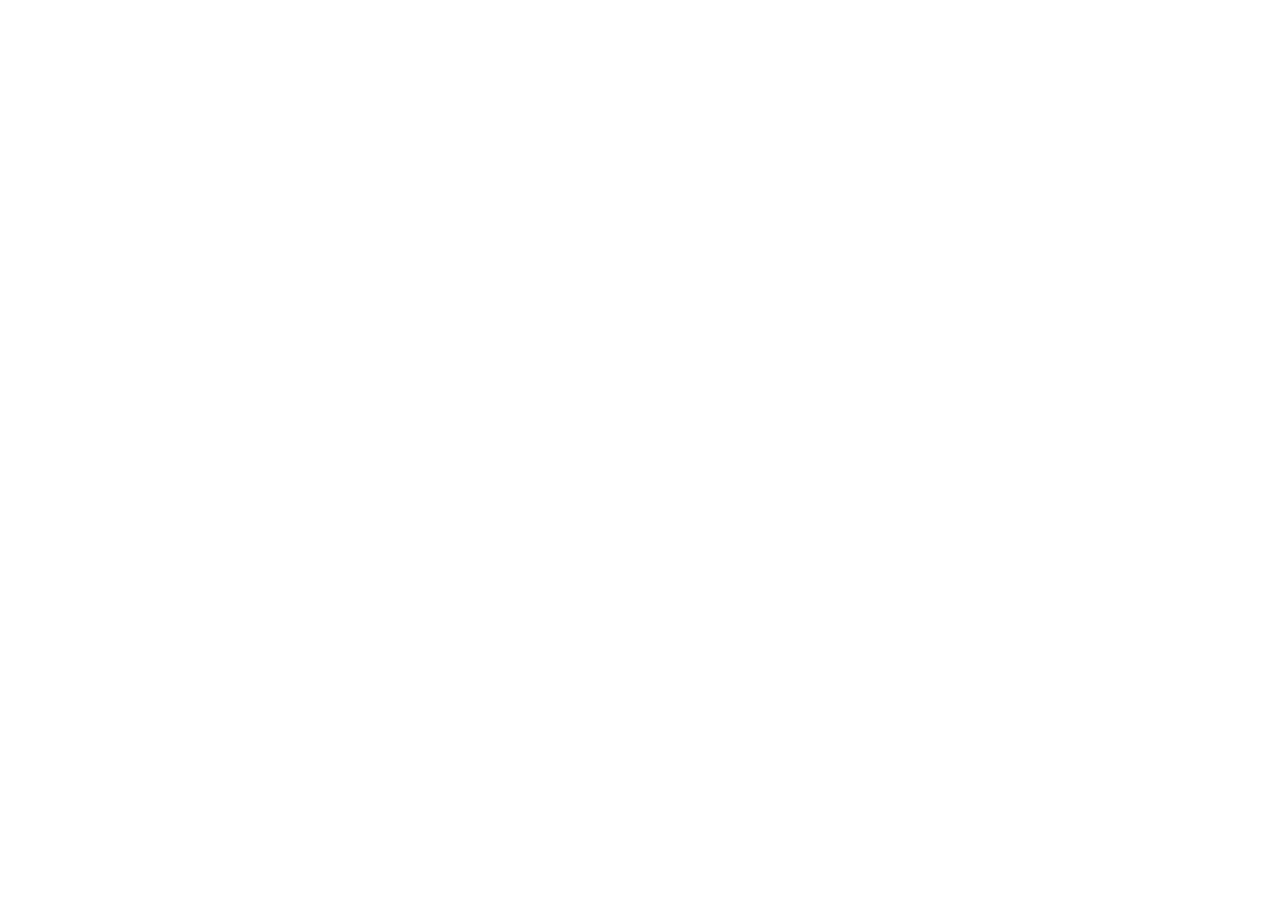
==== index.html @ d65c5f23 "feat: add SEO/OG/Twitter/JSON-LD head" ====
<!DOCTYPE html>
<html lang="en">
<head>
<meta charset="utf-8">
<meta name="viewport" content="width=device-width, initial-scale=1.0">
<title>CCTV Installation &amp; Security Solutions in Ernakulam | NS Security Solutions</title>
<meta name="description" content="NS Security Solutions provides CCTV camera supply, installation and security solutions in Ernakulam, Kochi, Aluva, North Paravur, Kalamassery, Angamaly and nearby areas.">
<link rel="canonical" href="https://www.nssecuritysolutions.example/">
<link rel="icon" type="image/svg+xml" href="images/favicon.svg">

<!-- Open Graph -->
<meta property="og:type" content="website">
<meta property="og:site_name" content="NS Security Solutions">
<meta property="og:title" content="CCTV Installation &amp; Security Solutions in Ernakulam | NS Security Solutions">
<meta property="og:description" content="CCTV camera supply, installation and security solutions in Ernakulam, Kochi, Aluva, North Paravur, Kalamassery, Angamaly and nearby areas.">
<meta property="og:url" content="https://www.nssecuritysolutions.example/">
<meta property="og:image" content="https://www.nssecuritysolutions.example/images/hero.webp">

<!-- Twitter -->
<meta name="twitter:card" content="summary_large_image">
<meta name="twitter:title" content="CCTV Installation &amp; Security Solutions in Ernakulam | NS Security Solutions">
<meta name="twitter:description" content="CCTV camera supply, installation and security solutions in Ernakulam, Kochi, Aluva, North Paravur, Kalamassery, Angamaly and nearby areas.">
<meta name="twitter:image" content="https://www.nssecuritysolutions.example/images/hero.webp">

<link rel="preconnect" href="https://fonts.googleapis.com">
<link rel="preconnect" href="https://fonts.gstatic.com" crossorigin>
<link href="https://fonts.googleapis.com/css2?family=Plus+Jakarta+Sans:wght@300;400;500;600;700;800&display=swap" rel="stylesheet">
<link rel="stylesheet" href="css/style.css">

<script type="application/ld+json">
{
  "@context": "https://schema.org",
  "@type": "LocalBusiness",
  "name": "NS Security Solutions",
  "telephone": ["+91 79075 82779", "+91 88917 32779"],
  "email": "salahudeenns3@gmail.com",
  "address": {
    "@type": "PostalAddress",
    "streetAddress": "Pallikkara, Kunnathunad",
    "addressRegion": "Kerala",
    "addressCountry": "IN"
  },
  "areaServed": ["Kochi", "Ernakulam", "Aluva", "North Paravur", "Kalamassery", "Angamaly", "Tripunithura"],
  "url": "https://www.nssecuritysolutions.example/"
}
</script>
</head>
<body>
<!-- body filled in by later build steps -->
</body>
</html>
---- css/style.css ----
/* NS Security Solutions — stylesheet (filled in progressively) */
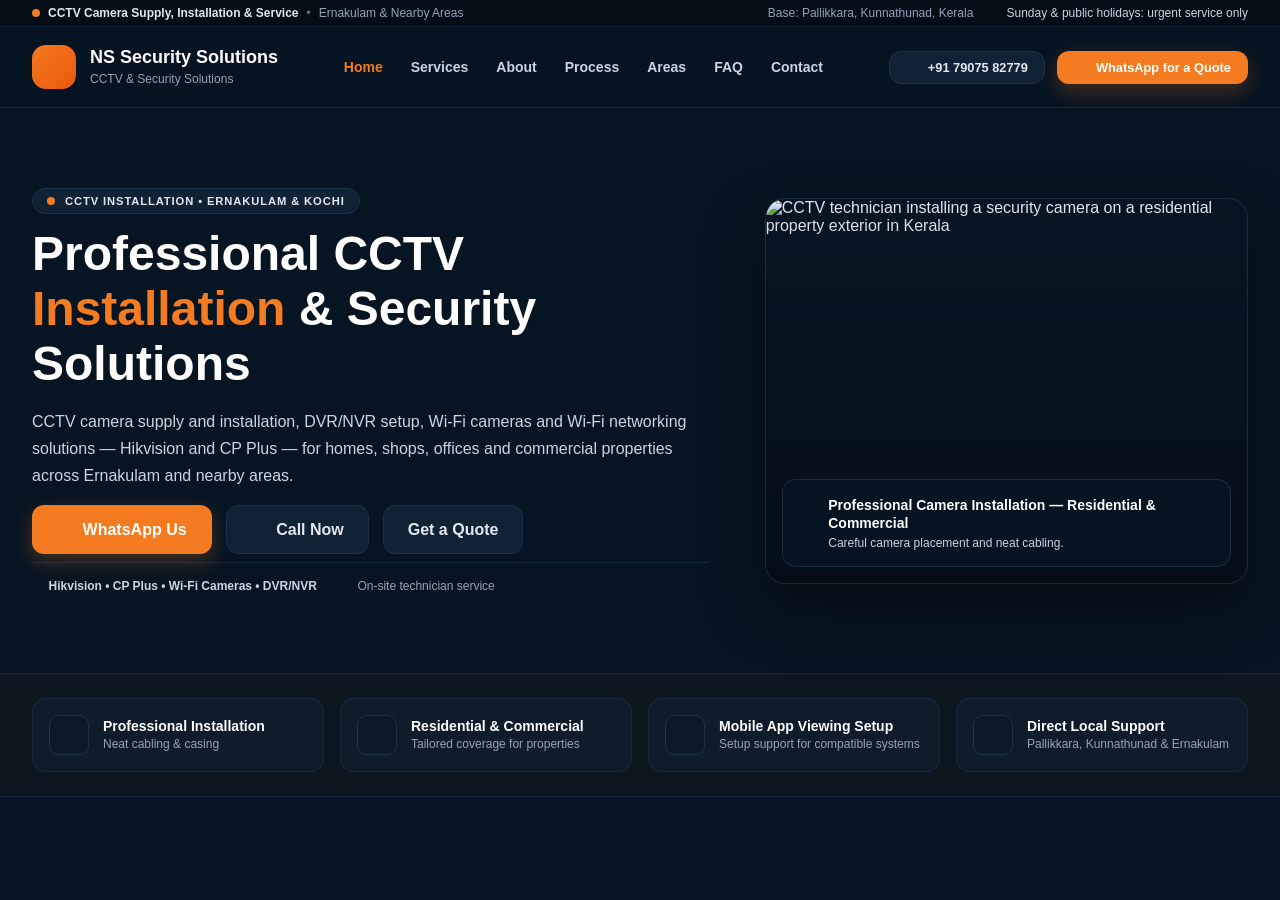
==== commit ba719c1a: "feat: add top strip, header, mobile drawer, hero, trust strip markup" ====
--- a/index.html
+++ b/index.html
@@ -46,6 +46,139 @@
 </script>
 </head>
 <body>
-<!-- body filled in by later build steps -->
+<div class="top-strip">
+  <div class="container">
+    <div style="display:flex;align-items:center;gap:.5rem;">
+      <span class="dot"></span>
+      <span style="font-weight:600;color:#e2e8f0;">CCTV Camera Supply, Installation &amp; Service</span>
+      <span style="color:#64748b;" class="hide-mobile">&bull;</span>
+      <span style="color:#94a3b8;" class="hide-mobile">Ernakulam &amp; Nearby Areas</span>
+    </div>
+    <div style="display:flex;align-items:center;gap:1rem;color:#94a3b8;">
+      <span class="hide-mobile" style="display:inline-flex;align-items:center;gap:.25rem;">
+        <svg class="icon" style="color:var(--brand-orange);"><use href="#i-map-pin"/></svg>
+        Base: Pallikkara, Kunnathunad, Kerala
+      </span>
+      <span style="display:inline-flex;align-items:center;gap:.25rem;color:#cbd5e1;">
+        <svg class="icon" style="color:var(--brand-orange);"><use href="#i-clock"/></svg>
+        Sunday &amp; public holidays: urgent service only
+      </span>
+    </div>
+  </div>
+</div>
+
+<header class="site-header" id="site-header">
+  <div class="container">
+    <a class="brand" href="#home">
+      <span class="brand-mark"><svg class="icon" style="width:1.4rem;height:1.4rem;"><use href="#i-video"/></svg></span>
+      <span>
+        <span class="brand-name">NS Security Solutions</span><br>
+        <span class="brand-tag">CCTV &amp; Security Solutions</span>
+      </span>
+    </a>
+    <nav class="nav-links" aria-label="Primary">
+      <a href="#home" class="active">Home</a>
+      <a href="#services">Services</a>
+      <a href="#why-us">About</a>
+      <a href="#process">Process</a>
+      <a href="#areas">Areas</a>
+      <a href="#faq">FAQ</a>
+      <a href="#contact">Contact</a>
+    </nav>
+    <div class="header-ctas">
+      <a class="btn btn-ghost btn-sm call-chip" href="tel:+917907582779" aria-label="Call NS Security Solutions">
+        <svg class="icon" style="color:var(--brand-orange);"><use href="#i-phone"/></svg>+91 79075 82779
+      </a>
+      <a class="btn btn-primary btn-sm" href="https://wa.me/917907582779" target="_blank" rel="noopener noreferrer" aria-label="WhatsApp NS Security Solutions for a quote">
+        <svg class="icon"><use href="#i-message-circle"/></svg><span class="hide-mobile">WhatsApp for a Quote</span><span class="show-mobile">Quote</span>
+      </a>
+      <button class="mobile-menu-btn" id="mobile-menu-open" type="button" aria-label="Open menu" aria-expanded="false" aria-controls="mobile-drawer">
+        <svg class="icon" style="width:1.5rem;height:1.5rem;"><use href="#i-menu"/></svg>
+      </button>
+    </div>
+  </div>
+</header>
+
+<div class="mobile-drawer" id="mobile-drawer" role="dialog" aria-modal="true" aria-label="Mobile navigation">
+  <div class="mobile-drawer-panel">
+    <div style="display:flex;align-items:center;justify-content:space-between;padding-bottom:.75rem;border-bottom:1px solid var(--navy-border);">
+      <span style="font-weight:700;color:#fff;">NS Security Solutions</span>
+      <button id="mobile-menu-close" type="button" aria-label="Close menu" style="background:none;border:0;color:#94a3b8;padding:.25rem;">
+        <svg class="icon" style="width:1.5rem;height:1.5rem;"><use href="#i-x"/></svg>
+      </button>
+    </div>
+    <nav aria-label="Mobile primary">
+      <a href="#home">Home</a>
+      <a href="#services">Services</a>
+      <a href="#why-us">About</a>
+      <a href="#process">Process</a>
+      <a href="#areas">Service Areas</a>
+      <a href="#faq">FAQ</a>
+      <a href="#contact">Contact</a>
+    </nav>
+    <div style="display:flex;flex-direction:column;gap:.625rem;padding-top:.75rem;border-top:1px solid var(--navy-border);">
+      <a class="btn btn-primary btn-md" href="https://wa.me/917907582779" target="_blank" rel="noopener noreferrer">
+        <svg class="icon"><use href="#i-message-circle"/></svg>WhatsApp for a Quote
+      </a>
+      <a class="btn btn-ghost btn-md" href="tel:+917907582779">
+        <svg class="icon" style="color:var(--brand-orange);"><use href="#i-phone"/></svg>Call: +91 79075 82779
+      </a>
+    </div>
+  </div>
+</div>
+
+<main>
+<section class="hero" id="home">
+  <div class="container">
+    <div class="hero-grid">
+      <div>
+        <div class="hero-badge">
+          <span class="dot" style="width:8px;height:8px;border-radius:50%;background:var(--brand-orange);"></span>
+          CCTV Installation &bull; Ernakulam &amp; Kochi
+        </div>
+        <h1>Professional CCTV <span class="accent">Installation</span> &amp; Security Solutions</h1>
+        <p class="lead">CCTV camera supply and installation, DVR/NVR setup, Wi-Fi cameras and Wi-Fi networking solutions &mdash; Hikvision and CP Plus &mdash; for homes, shops, offices and commercial properties across Ernakulam and nearby areas.</p>
+        <div class="hero-ctas">
+          <a class="btn btn-primary btn-lg" href="https://wa.me/917907582779" target="_blank" rel="noopener noreferrer">
+            <svg class="icon"><use href="#i-message-circle"/></svg>WhatsApp Us
+          </a>
+          <a class="btn btn-ghost btn-lg" href="tel:+917907582779">
+            <svg class="icon" style="color:var(--brand-orange);"><use href="#i-phone"/></svg>Call Now
+          </a>
+          <a class="btn btn-ghost btn-lg" href="#contact">Get a Quote</a>
+        </div>
+        <div class="hero-meta">
+          <span><svg class="icon" style="color:var(--brand-orange);"><use href="#i-check-circle"/></svg> <strong>Hikvision &bull; CP Plus &bull; Wi-Fi Cameras &bull; DVR/NVR</strong></span>
+          <span><svg class="icon" style="color:var(--brand-orange);"><use href="#i-wrench"/></svg> On-site technician service</span>
+        </div>
+      </div>
+      <div>
+        <div class="hero-image-card">
+          <img src="images/hero.webp" width="480" height="384" alt="CCTV technician installing a security camera on a residential property exterior in Kerala" loading="eager" fetchpriority="high">
+          <div class="overlay"></div>
+          <div class="hero-image-caption">
+            <svg class="icon" style="color:var(--brand-orange);flex-shrink:0;margin-top:.15rem;"><use href="#i-shield-check"/></svg>
+            <div>
+              <strong style="color:#fff;font-weight:700;font-size:.875rem;">Professional Camera Installation &mdash; Residential &amp; Commercial</strong>
+              <div style="color:#cbd5e1;font-size:.75rem;margin-top:.25rem;">Careful camera placement and neat cabling.</div>
+            </div>
+          </div>
+        </div>
+      </div>
+    </div>
+  </div>
+</section>
+
+<section class="trust-strip">
+  <div class="container">
+    <div class="trust-grid">
+      <div class="trust-item"><span class="trust-icon"><svg class="icon"><use href="#i-wrench"/></svg></span><div><strong style="display:block;color:#fff;font-size:.875rem;">Professional Installation</strong><span style="font-size:.75rem;color:#94a3b8;">Neat cabling &amp; casing</span></div></div>
+      <div class="trust-item"><span class="trust-icon"><svg class="icon"><use href="#i-store"/></svg></span><div><strong style="display:block;color:#fff;font-size:.875rem;">Residential &amp; Commercial</strong><span style="font-size:.75rem;color:#94a3b8;">Tailored coverage for properties</span></div></div>
+      <div class="trust-item"><span class="trust-icon"><svg class="icon"><use href="#i-smartphone"/></svg></span><div><strong style="display:block;color:#fff;font-size:.875rem;">Mobile App Viewing Setup</strong><span style="font-size:.75rem;color:#94a3b8;">Setup support for compatible systems</span></div></div>
+      <div class="trust-item"><span class="trust-icon"><svg class="icon"><use href="#i-map-pin"/></svg></span><div><strong style="display:block;color:#fff;font-size:.875rem;">Direct Local Support</strong><span style="font-size:.75rem;color:#94a3b8;">Pallikkara, Kunnathunad &amp; Ernakulam</span></div></div>
+    </div>
+  </div>
+</section>
+<!-- MAIN_CONTINUES -->
 </body>
 </html>
--- a/css/style.css
+++ b/css/style.css
@@ -1 +1,308 @@
 /* NS Security Solutions — stylesheet (filled in progressively) */
+
+:root {
+  --navy-darkest:#040D16; --navy-dark:#071522; --navy-charcoal:#0D1720;
+  --navy-surface:#0B1928; --navy-card:#112234; --navy-border:#1c3249;
+  --brand-orange:#F47B20; --brand-orange-hover:#ea580c; --brand-orange-light:#fff4ed;
+  --light-bg:#F8FAFC; --light-section:#EFF3F8; --light-border:#E2E8F0;
+  --slate-body:#475569; --slate-heading:#0F172A;
+  --font-sans: 'Plus Jakarta Sans', sans-serif;
+  --radius-lg: 1rem; --radius-xl: 1.25rem;
+}
+* { box-sizing: border-box; }
+html, body { margin: 0; padding: 0; scroll-behavior: smooth; }
+@media (prefers-reduced-motion: reduce) {
+  html { scroll-behavior: auto; }
+}
+body {
+  font-family: var(--font-sans);
+  background: var(--navy-dark);
+  color: #e2e8f0;
+  -webkit-font-smoothing: antialiased;
+  overscroll-behavior: none;
+}
+img { max-width: 100%; display: block; }
+a { color: inherit; text-decoration: none; }
+::selection { background: var(--brand-orange); color: #fff; }
+::-webkit-scrollbar { width: 8px; }
+::-webkit-scrollbar-track { background: var(--navy-dark); }
+::-webkit-scrollbar-thumb { background: var(--navy-border); border-radius: 4px; }
+::-webkit-scrollbar-thumb:hover { background: var(--brand-orange); }
+
+.container { max-width: 1280px; margin: 0 auto; padding: 0 1rem; }
+@media (min-width: 640px) { .container { padding: 0 2rem; } }
+
+.icon { width: 1.1em; height: 1.1em; stroke-width: 2; vertical-align: -0.15em; }
+.hide-mobile { display: none; }
+.show-mobile { display: inline; }
+@media (min-width: 640px) {
+  .hide-mobile { display: inline; }
+  .show-mobile { display: none; }
+}
+
+/* --- Top strip / header / nav / mobile drawer --- */
+.top-strip {
+  background: var(--navy-darkest); border-bottom: 1px solid rgba(28,50,73,.6);
+  font-size: .75rem; color: #cbd5e1; padding: .375rem 0;
+}
+.top-strip .container { display: flex; flex-wrap: wrap; align-items: center; justify-content: space-between; gap: .5rem; }
+.top-strip .dot { width: 8px; height: 8px; border-radius: 50%; background: var(--brand-orange); }
+
+.site-header {
+  position: sticky; top: 0; z-index: 50;
+  background: rgba(7,21,34,.95); backdrop-filter: blur(8px);
+  border-bottom: 1px solid rgba(28,50,73,.8);
+  transition: box-shadow .25s ease, background-color .25s ease;
+}
+.site-header.is-scrolled { box-shadow: 0 8px 24px rgba(0,0,0,.35); background: rgba(4,13,22,.97); }
+.site-header .container { height: 5rem; display: flex; align-items: center; justify-content: space-between; gap: 1rem; }
+
+.brand { display: flex; align-items: center; gap: .875rem; }
+.brand-mark {
+  width: 2.75rem; height: 2.75rem; border-radius: .875rem;
+  background: linear-gradient(135deg, var(--brand-orange), var(--brand-orange-hover));
+  display: flex; align-items: center; justify-content: center; color: #fff;
+}
+.brand-name { font-weight: 800; font-size: 1.125rem; color: #fff; line-height: 1.2; }
+.brand-tag { font-size: .75rem; color: #94a3b8; font-weight: 500; }
+
+.nav-links { display: none; gap: 1.75rem; font-size: .875rem; font-weight: 600; color: #cbd5e1; }
+.nav-links a:hover, .nav-links a.active { color: var(--brand-orange); }
+@media (min-width: 1024px) { .nav-links { display: flex; } }
+
+.header-ctas { display: flex; align-items: center; gap: .75rem; }
+.btn { display: inline-flex; align-items: center; justify-content: center; gap: .5rem; font-weight: 700; border-radius: .75rem; border: 1px solid transparent; cursor: pointer; transition: transform .15s ease, background-color .2s ease, box-shadow .2s ease; text-align: center; }
+.btn:active { transform: scale(.98); }
+.btn-primary { background: var(--brand-orange); color: #fff; box-shadow: 0 8px 20px rgba(244,123,32,.25); }
+.btn-primary:hover { background: var(--brand-orange-hover); transform: translateY(-1px); }
+.btn-ghost { background: var(--navy-card); border-color: var(--navy-border); color: #e2e8f0; }
+.btn-ghost:hover { background: var(--navy-border); }
+.btn-sm { padding: .5rem 1rem; font-size: .8rem; }
+.btn-md { padding: .65rem 1.25rem; font-size: .875rem; }
+.btn-lg { padding: .9rem 1.5rem; font-size: 1rem; }
+
+.call-chip { display: none; }
+@media (min-width: 640px) { .call-chip { display: inline-flex; } }
+
+.mobile-menu-btn { display: inline-flex; background: none; border: 0; color: #cbd5e1; padding: .5rem; border-radius: .5rem; }
+.mobile-menu-btn:hover { background: var(--navy-card); color: #fff; }
+@media (min-width: 1024px) { .mobile-menu-btn { display: none; } }
+
+.mobile-drawer {
+  position: fixed; inset: 0; z-index: 60; background: rgba(0,0,0,.7); backdrop-filter: blur(4px);
+  display: flex; align-items: flex-end; visibility: hidden; opacity: 0; transition: opacity .25s ease, visibility .25s ease;
+}
+.mobile-drawer.is-open { visibility: visible; opacity: 1; }
+.mobile-drawer-panel {
+  width: 100%; background: var(--navy-dark); border-top: 1px solid var(--navy-border);
+  border-radius: 1.25rem 1.25rem 0 0; padding: 1.5rem; display: flex; flex-direction: column; gap: 1.25rem;
+  max-height: 85vh; overflow-y: auto; transform: translateY(16px); transition: transform .3s ease;
+}
+.mobile-drawer.is-open .mobile-drawer-panel { transform: translateY(0); }
+.mobile-drawer nav { display: flex; flex-direction: column; gap: .25rem; font-weight: 600; font-size: 1rem; }
+.mobile-drawer nav a { padding: .625rem .75rem; border-radius: .625rem; color: #e2e8f0; }
+.mobile-drawer nav a:hover, .mobile-drawer nav a.active { background: var(--navy-card); color: var(--brand-orange); }
+@media (min-width: 1024px) { .mobile-drawer { display: none; } }
+
+/* --- Hero / trust strip --- */
+section { position: relative; }
+.section-pad { padding: 5rem 0; }
+.section-pad-sm { padding: 3rem 0; }
+
+.hero { background: var(--navy-dark); padding: 2.5rem 0 4rem; overflow: hidden; }
+@media (min-width: 1024px) { .hero { padding: 5rem 0; } }
+.hero-grid { display: grid; gap: 3rem; align-items: center; }
+@media (min-width: 1024px) { .hero-grid { grid-template-columns: 7fr 5fr; gap: 3.5rem; } }
+.hero-badge {
+  display: inline-flex; align-items: center; gap: .625rem; align-self: flex-start;
+  padding: .375rem .875rem; border-radius: 999px; background: var(--navy-card);
+  border: 1px solid var(--navy-border); color: #e2e8f0; font-size: .7rem; font-weight: 700;
+  letter-spacing: .08em; text-transform: uppercase;
+}
+.hero h1 { font-size: 2rem; font-weight: 800; color: #fff; line-height: 1.15; margin: .75rem 0; }
+.hero h1 .accent { color: var(--brand-orange); }
+@media (min-width: 640px) { .hero h1 { font-size: 2.5rem; } }
+@media (min-width: 1024px) { .hero h1 { font-size: 3rem; } }
+.hero p.lead { font-size: 1rem; color: #cbd5e1; line-height: 1.7; max-width: 42rem; }
+.hero-ctas { display: flex; flex-wrap: wrap; gap: .875rem; margin-top: .5rem; }
+.hero-meta { display: flex; flex-wrap: wrap; gap: .75rem 1.5rem; padding-top: 1rem; margin-top: .5rem; border-top: 1px solid rgba(28,50,73,.7); font-size: .75rem; color: #94a3b8; }
+.hero-meta strong { color: #cbd5e1; }
+
+.hero-image-card { position: relative; border-radius: 1.25rem; overflow: hidden; border: 1px solid rgba(28,50,73,.8); box-shadow: 0 25px 60px rgba(0,0,0,.45); }
+.hero-image-card img { width: 100%; height: 24rem; object-fit: cover; }
+.hero-image-card .overlay { position: absolute; inset: 0; background: linear-gradient(to top, rgba(4,13,22,.95), rgba(4,13,22,.25) 55%, transparent); pointer-events: none; }
+.hero-image-caption { position: absolute; left: 1rem; right: 1rem; bottom: 1rem; background: rgba(7,21,34,.95); backdrop-filter: blur(8px); border: 1px solid rgba(28,50,73,.8); border-radius: .875rem; padding: 1rem; display: flex; gap: .75rem; }
+
+.trust-strip { background: var(--navy-charcoal); border-top: 1px solid rgba(28,50,73,.7); border-bottom: 1px solid rgba(28,50,73,.7); padding: 1.5rem 0; }
+.trust-grid { display: grid; gap: 1rem; grid-template-columns: 1fr; }
+@media (min-width: 640px) { .trust-grid { grid-template-columns: 1fr 1fr; } }
+@media (min-width: 1024px) { .trust-grid { grid-template-columns: repeat(4, 1fr); } }
+.trust-item { background: rgba(17,34,52,.6); border: 1px solid rgba(28,50,73,.6); border-radius: .875rem; padding: 1rem; display: flex; align-items: center; gap: .875rem; }
+.trust-icon { width: 2.5rem; height: 2.5rem; border-radius: .625rem; background: var(--navy-surface); border: 1px solid var(--navy-border); color: var(--brand-orange); display: flex; align-items: center; justify-content: center; flex-shrink: 0; }
+
+/* --- Section header pattern --- */
+.section-eyebrow { display: inline-flex; align-items: center; gap: .5rem; color: var(--brand-orange); font-size: .7rem; font-weight: 800; letter-spacing: .1em; text-transform: uppercase; margin-bottom: .375rem; }
+.section-eyebrow .dot { width: 6px; height: 6px; border-radius: 50%; background: var(--brand-orange); }
+.section-title { font-size: 1.875rem; font-weight: 800; letter-spacing: -.01em; }
+@media (min-width: 640px) { .section-title { font-size: 2.25rem; } }
+.section-title.dark { color: #fff; }
+.section-title.light { color: var(--slate-heading); }
+.section-subtitle { margin-top: .5rem; line-height: 1.7; max-width: 42rem; }
+.section-subtitle.light { color: var(--slate-body); }
+.section-subtitle.dark { color: #94a3b8; }
+.section-header-center { display: flex; flex-direction: column; align-items: center; text-align: center; max-width: 40rem; margin: 0 auto; }
+
+/* --- Services --- */
+.services-section { background: var(--light-bg); color: #1e293b; }
+.services-grid { display: grid; gap: 1.5rem; grid-template-columns: 1fr; margin-top: 3rem; }
+@media (min-width: 768px) { .services-grid { grid-template-columns: 1fr 1fr; } }
+@media (min-width: 1024px) { .services-grid { grid-template-columns: repeat(3, 1fr); } }
+.service-card { background: #fff; border: 1px solid var(--light-border); border-radius: 1.25rem; padding: 1.75rem; box-shadow: 0 1px 3px rgba(15,23,42,.05); display: flex; flex-direction: column; justify-content: space-between; transition: transform .2s ease, box-shadow .2s ease, border-color .2s ease; }
+.service-card:hover { transform: translateY(-4px); box-shadow: 0 20px 40px rgba(15,23,42,.1); border-color: rgba(244,123,32,.4); }
+.service-card.span-full { grid-column: 1 / -1; }
+.service-card-icon { width: 3rem; height: 3rem; border-radius: .75rem; background: var(--light-section); color: var(--slate-heading); display: flex; align-items: center; justify-content: center; transition: background-color .2s ease, color .2s ease; }
+.service-card:hover .service-card-icon { background: var(--brand-orange); color: #fff; }
+.service-card-num { font-weight: 800; font-size: .7rem; letter-spacing: .05em; padding: .3rem .6rem; border-radius: .4rem; background: var(--light-section); color: var(--brand-orange); }
+.service-card h3 { font-size: 1.25rem; font-weight: 700; color: var(--slate-heading); margin: 1rem 0 .5rem; }
+.service-card p { font-size: .875rem; color: var(--slate-body); line-height: 1.6; }
+.service-card-footer { margin-top: 1.25rem; padding-top: 1.25rem; border-top: 1px solid #f1f5f9; display: flex; align-items: center; justify-content: space-between; font-size: .75rem; font-weight: 700; color: #64748b; }
+.service-card-note { font-size: .7rem; font-weight: 600; color: #94a3b8; font-style: italic; }
+
+/* --- Featured visual --- */
+.featured-visual { background: var(--navy-surface); border-top: 1px solid rgba(28,50,73,.7); border-bottom: 1px solid rgba(28,50,73,.7); }
+.featured-grid { display: grid; gap: 3rem; align-items: center; grid-template-columns: 1fr; }
+@media (min-width: 1024px) { .featured-grid { grid-template-columns: 1fr 1fr; } }
+.checklist { display: flex; flex-direction: column; gap: .875rem; margin-top: .5rem; }
+.checklist-item { display: flex; align-items: center; gap: .75rem; padding: .875rem; border-radius: .875rem; background: rgba(17,34,52,.8); border: 1px solid var(--navy-border); }
+.checklist-item strong { display: block; font-size: .875rem; color: #fff; }
+.checklist-item span.desc { font-size: .75rem; color: #94a3b8; }
+.featured-image { position: relative; border-radius: 1.25rem; overflow: hidden; border: 1px solid var(--navy-border); box-shadow: 0 25px 60px rgba(0,0,0,.45); }
+.featured-image img { width: 100%; height: 22rem; object-fit: cover; }
+
+/* --- Residential / Commercial solutions --- */
+.solutions-section { background: var(--light-section); color: #1e293b; }
+.solutions-grid { display: grid; gap: 2rem; grid-template-columns: 1fr; margin-top: 3rem; }
+@media (min-width: 1024px) { .solutions-grid { grid-template-columns: 1fr 1fr; } }
+.solution-card { background: #fff; border: 1px solid var(--light-border); border-radius: 1.25rem; padding: 2rem; box-shadow: 0 1px 3px rgba(15,23,42,.05); transition: box-shadow .2s ease; }
+.solution-card:hover { box-shadow: 0 20px 40px rgba(15,23,42,.08); }
+.solution-head { display: flex; align-items: center; gap: 1rem; margin-bottom: 1.25rem; }
+.solution-icon { width: 3rem; height: 3rem; border-radius: .75rem; background: var(--light-section); color: var(--brand-orange); display: flex; align-items: center; justify-content: center; border: 1px solid #e2e8f0; flex-shrink: 0; }
+.zone-grid { display: grid; grid-template-columns: 1fr; gap: .625rem; margin-top: .75rem; font-size: .75rem; font-weight: 600; }
+@media (min-width: 480px) { .zone-grid { grid-template-columns: 1fr 1fr; } }
+.zone-grid div { display: flex; align-items: center; gap: .5rem; }
+.solution-footnote { margin-top: 1.5rem; padding-top: 1.5rem; border-top: 1px solid #f1f5f9; display: flex; gap: .75rem; align-items: flex-start; background: rgba(239,243,248,.8); padding: 1rem; border-radius: .875rem; }
+
+/* --- Brands --- */
+.brands-section { background: var(--navy-dark); border-top: 1px solid rgba(28,50,73,.7); border-bottom: 1px solid rgba(28,50,73,.7); padding: 4rem 0; }
+.brands-grid { display: grid; gap: 1.5rem; grid-template-columns: 1fr; margin-top: 2.5rem; }
+@media (min-width: 768px) { .brands-grid { grid-template-columns: 1fr 1fr; } }
+.brand-card { background: var(--navy-card); border: 1px solid var(--navy-border); border-radius: 1.25rem; padding: 1.5rem; display: flex; align-items: center; gap: 1.25rem; }
+.brand-badge { width: 3.5rem; height: 3.5rem; border-radius: .75rem; background: var(--navy-surface); border: 1px solid var(--navy-border); display: flex; align-items: center; justify-content: center; font-weight: 800; color: var(--brand-orange); font-size: 1.25rem; flex-shrink: 0; }
+.brand-card h3 { color: #fff; font-size: 1.25rem; font-weight: 700; margin: 0 0 .25rem; }
+.brand-card p { font-size: .75rem; color: #94a3b8; margin: 0; }
+.brands-footnote { margin-top: 1.5rem; padding: 1rem; border-radius: .875rem; background: var(--navy-charcoal); border: 1px solid var(--navy-border); display: flex; flex-wrap: wrap; gap: 1rem; align-items: center; justify-content: space-between; font-size: .75rem; color: #94a3b8; }
+.tag-chip { padding: .3rem .6rem; border-radius: .4rem; background: var(--navy-card); border: 1px solid var(--navy-border); }
+
+/* --- Why us --- */
+.why-us-section { background: #fff; color: #1e293b; }
+.why-us-grid { display: grid; gap: 3rem; align-items: center; grid-template-columns: 1fr; }
+@media (min-width: 1024px) { .why-us-grid { grid-template-columns: 5fr 7fr; } }
+.why-us-callout { display: flex; gap: 1rem; padding: 1.25rem; border-radius: 1.25rem; background: var(--light-section); border: 1px solid var(--light-border); }
+.benefit-grid { display: grid; gap: 1.25rem; grid-template-columns: 1fr; }
+@media (min-width: 480px) { .benefit-grid { grid-template-columns: 1fr 1fr; } }
+.benefit-card { padding: 1.5rem; border-radius: 1.25rem; background: var(--light-bg); border: 1px solid var(--light-border); }
+.benefit-card h3 { font-size: 1rem; font-weight: 700; color: var(--slate-heading); margin: .75rem 0 .375rem; }
+.benefit-card p { font-size: .75rem; color: var(--slate-body); line-height: 1.6; margin: 0; }
+
+/* --- Process --- */
+.process-section { background: var(--navy-charcoal); border-top: 1px solid rgba(28,50,73,.7); border-bottom: 1px solid rgba(28,50,73,.7); }
+.process-grid { display: grid; gap: 1rem; grid-template-columns: 1fr; margin-top: 3rem; }
+@media (min-width: 768px) { .process-grid { grid-template-columns: repeat(5, 1fr); } }
+.process-step { background: var(--navy-card); border: 1px solid var(--navy-border); border-radius: 1.25rem; padding: 1.25rem; transition: border-color .2s ease; }
+.process-step:hover { border-color: rgba(244,123,32,.6); }
+.process-step-top { display: flex; align-items: center; justify-content: space-between; }
+.process-step-num { width: 2rem; height: 2rem; border-radius: .5rem; background: var(--navy-surface); border: 1px solid var(--navy-border); color: var(--brand-orange); font-weight: 800; font-size: .8rem; display: flex; align-items: center; justify-content: center; }
+.process-step h3 { font-size: .95rem; font-weight: 700; color: #fff; margin: .75rem 0 .375rem; }
+.process-step p { font-size: .75rem; color: #94a3b8; line-height: 1.5; margin: 0; }
+
+/* --- Areas --- */
+.areas-section { background: var(--navy-dark); }
+.areas-grid { display: grid; gap: 1rem; grid-template-columns: 1fr; margin-top: 2.5rem; }
+@media (min-width: 640px) { .areas-grid { grid-template-columns: 1fr 1fr; } }
+@media (min-width: 1024px) { .areas-grid { grid-template-columns: repeat(3, 1fr); } }
+.area-card { padding: 1.25rem; border-radius: .875rem; background: var(--navy-card); border: 1px solid var(--navy-border); display: flex; gap: .875rem; align-items: flex-start; transition: border-color .2s ease; }
+.area-card:hover { border-color: rgba(244,123,32,.6); }
+.area-card.primary { border-color: rgba(244,123,32,.4); }
+.area-card strong { display: block; color: #fff; font-size: 1rem; }
+.area-card span.desc { font-size: .75rem; color: #94a3b8; }
+.areas-cta { margin-top: 1rem; padding: 1.25rem; border-radius: 1.25rem; background: var(--navy-surface); border: 1px solid var(--navy-border); display: flex; flex-wrap: wrap; align-items: center; justify-content: space-between; gap: 1rem; }
+
+/* --- FAQ --- */
+.faq-section { background: #fff; color: #1e293b; }
+.faq-list { display: flex; flex-direction: column; gap: .875rem; margin-top: 2.5rem; }
+.faq-item { background: var(--light-bg); border: 1px solid var(--light-border); border-radius: 1.25rem; padding: 1.25rem; }
+.faq-item summary { display: flex; align-items: center; justify-content: space-between; font-weight: 700; color: var(--slate-heading); cursor: pointer; list-style: none; }
+.faq-item summary::-webkit-details-marker { display: none; }
+.faq-item summary .chev { color: var(--brand-orange); transition: transform .2s ease; }
+.faq-item[open] summary .chev { transform: rotate(180deg); }
+.faq-item p { font-size: .875rem; color: var(--slate-body); line-height: 1.6; margin-top: .75rem; }
+
+/* --- Contact --- */
+.contact-section { position: relative; background: var(--navy-dark); border-top: 1px solid var(--navy-border); overflow: hidden; }
+.contact-bg-img { position: absolute; inset: 0; object-fit: cover; opacity: .2; width: 100%; height: 100%; }
+.contact-bg-tint { position: absolute; inset: 0; background: rgba(4,13,22,.9); }
+.contact-panel { position: relative; z-index: 1; background: rgba(17,34,52,.9); backdrop-filter: blur(8px); border: 1px solid var(--navy-border); border-radius: 1.5rem; padding: 1.5rem; box-shadow: 0 30px 70px rgba(0,0,0,.4); }
+@media (min-width: 640px) { .contact-panel { padding: 2.5rem; } }
+.contact-grid { display: grid; gap: 2.5rem; grid-template-columns: 1fr; }
+@media (min-width: 1024px) { .contact-grid { grid-template-columns: 5fr 7fr; } }
+.contact-link { display: flex; align-items: center; gap: .875rem; padding: .75rem; border-radius: .875rem; background: var(--navy-surface); border: 1px solid var(--navy-border); transition: border-color .2s ease; }
+.contact-link:hover { border-color: var(--brand-orange); }
+.contact-link-icon { width: 2.5rem; height: 2.5rem; border-radius: .5rem; background: var(--navy-dark); color: var(--brand-orange); display: flex; align-items: center; justify-content: center; flex-shrink: 0; }
+.contact-link small { display: block; font-size: .7rem; color: #94a3b8; }
+.contact-link strong { font-size: 1rem; color: #fff; }
+
+.contact-form-card { background: var(--navy-surface); border: 1px solid var(--navy-border); border-radius: 1.25rem; padding: 1.5rem; }
+@media (min-width: 640px) { .contact-form-card { padding: 2rem; } }
+.form-row { display: grid; gap: 1rem; grid-template-columns: 1fr; margin-bottom: 1rem; }
+@media (min-width: 640px) { .form-row { grid-template-columns: 1fr 1fr; } }
+.form-field { display: flex; flex-direction: column; gap: .375rem; }
+.form-field label { font-size: .75rem; font-weight: 700; color: #cbd5e1; }
+.form-field input, .form-field select, .form-field textarea {
+  padding: .625rem .875rem; border-radius: .75rem; background: var(--navy-card); border: 1px solid var(--navy-border);
+  color: #fff; font-size: .875rem; font-family: inherit;
+}
+.form-field input::placeholder, .form-field textarea::placeholder { color: #64748b; }
+.form-field input:focus, .form-field select:focus, .form-field textarea:focus {
+  outline: none; border-color: var(--brand-orange); box-shadow: 0 0 0 3px rgba(244,123,32,.15);
+}
+.form-submit { width: 100%; padding: .9rem; margin-top: .25rem; }
+.form-note { font-size: .7rem; color: #94a3b8; text-align: center; margin-top: .75rem; }
+
+/* --- Footer --- */
+.site-footer { background: var(--navy-darkest); color: #94a3b8; padding: 4rem 0 6rem; border-top: 1px solid rgba(28,50,73,.5); }
+@media (min-width: 640px) { .site-footer { padding-bottom: 4rem; } }
+.footer-grid { display: grid; gap: 2.5rem; grid-template-columns: 1fr; padding-bottom: 3rem; }
+@media (min-width: 768px) { .footer-grid { grid-template-columns: 1fr 1fr; } }
+@media (min-width: 1024px) { .footer-grid { grid-template-columns: 4fr 3fr 2fr 3fr; } }
+.footer-col h4 { font-size: .8rem; font-weight: 700; color: #fff; text-transform: uppercase; letter-spacing: .05em; margin-bottom: .75rem; }
+.footer-col a, .footer-col .footer-line { display: flex; align-items: center; gap: .5rem; font-size: .75rem; color: #94a3b8; padding: .3rem 0; }
+.footer-col a:hover { color: var(--brand-orange); }
+.footer-bottom { padding-top: 1.5rem; border-top: 1px solid rgba(28,50,73,.5); display: flex; flex-wrap: wrap; align-items: center; justify-content: space-between; gap: .75rem; font-size: .75rem; color: #64748b; }
+.footer-bottom nav { display: flex; gap: 1.25rem; }
+
+/* --- Mobile action bar + WhatsApp float --- */
+.mobile-action-bar {
+  position: fixed; bottom: 0; left: 0; right: 0; z-index: 40;
+  background: rgba(4,13,22,.97); backdrop-filter: blur(8px); border-top: 1px solid rgba(28,50,73,.8);
+  padding: .625rem 1rem; display: flex; gap: .625rem;
+}
+@media (min-width: 640px) { .mobile-action-bar { display: none; } }
+.mobile-action-bar a { flex: 1; }
+
+.whatsapp-float {
+  position: fixed; bottom: 5.5rem; right: 1.25rem; z-index: 45;
+  width: 3.25rem; height: 3.25rem; border-radius: 50%;
+  background: var(--brand-orange); color: #fff; display: flex; align-items: center; justify-content: center;
+  box-shadow: 0 10px 25px rgba(244,123,32,.4);
+}
+@media (min-width: 640px) { .whatsapp-float { bottom: 1.5rem; } }
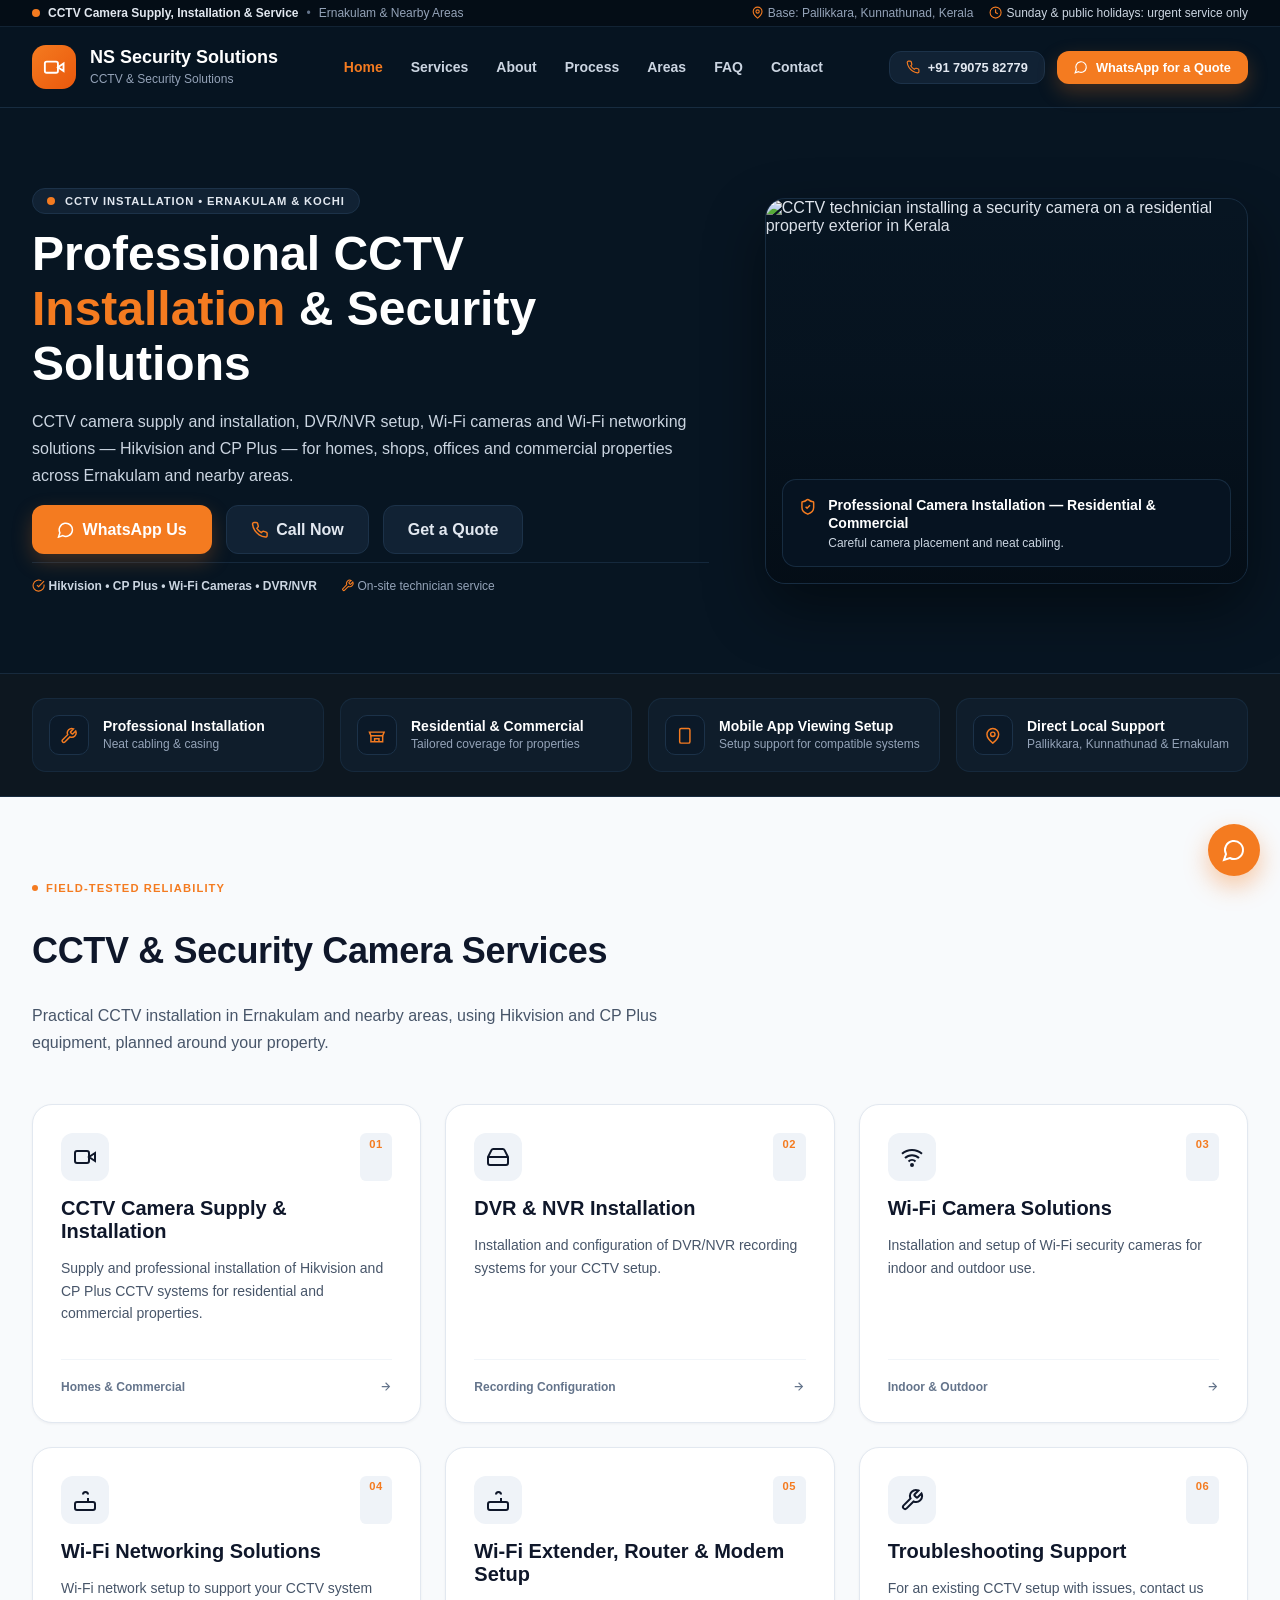
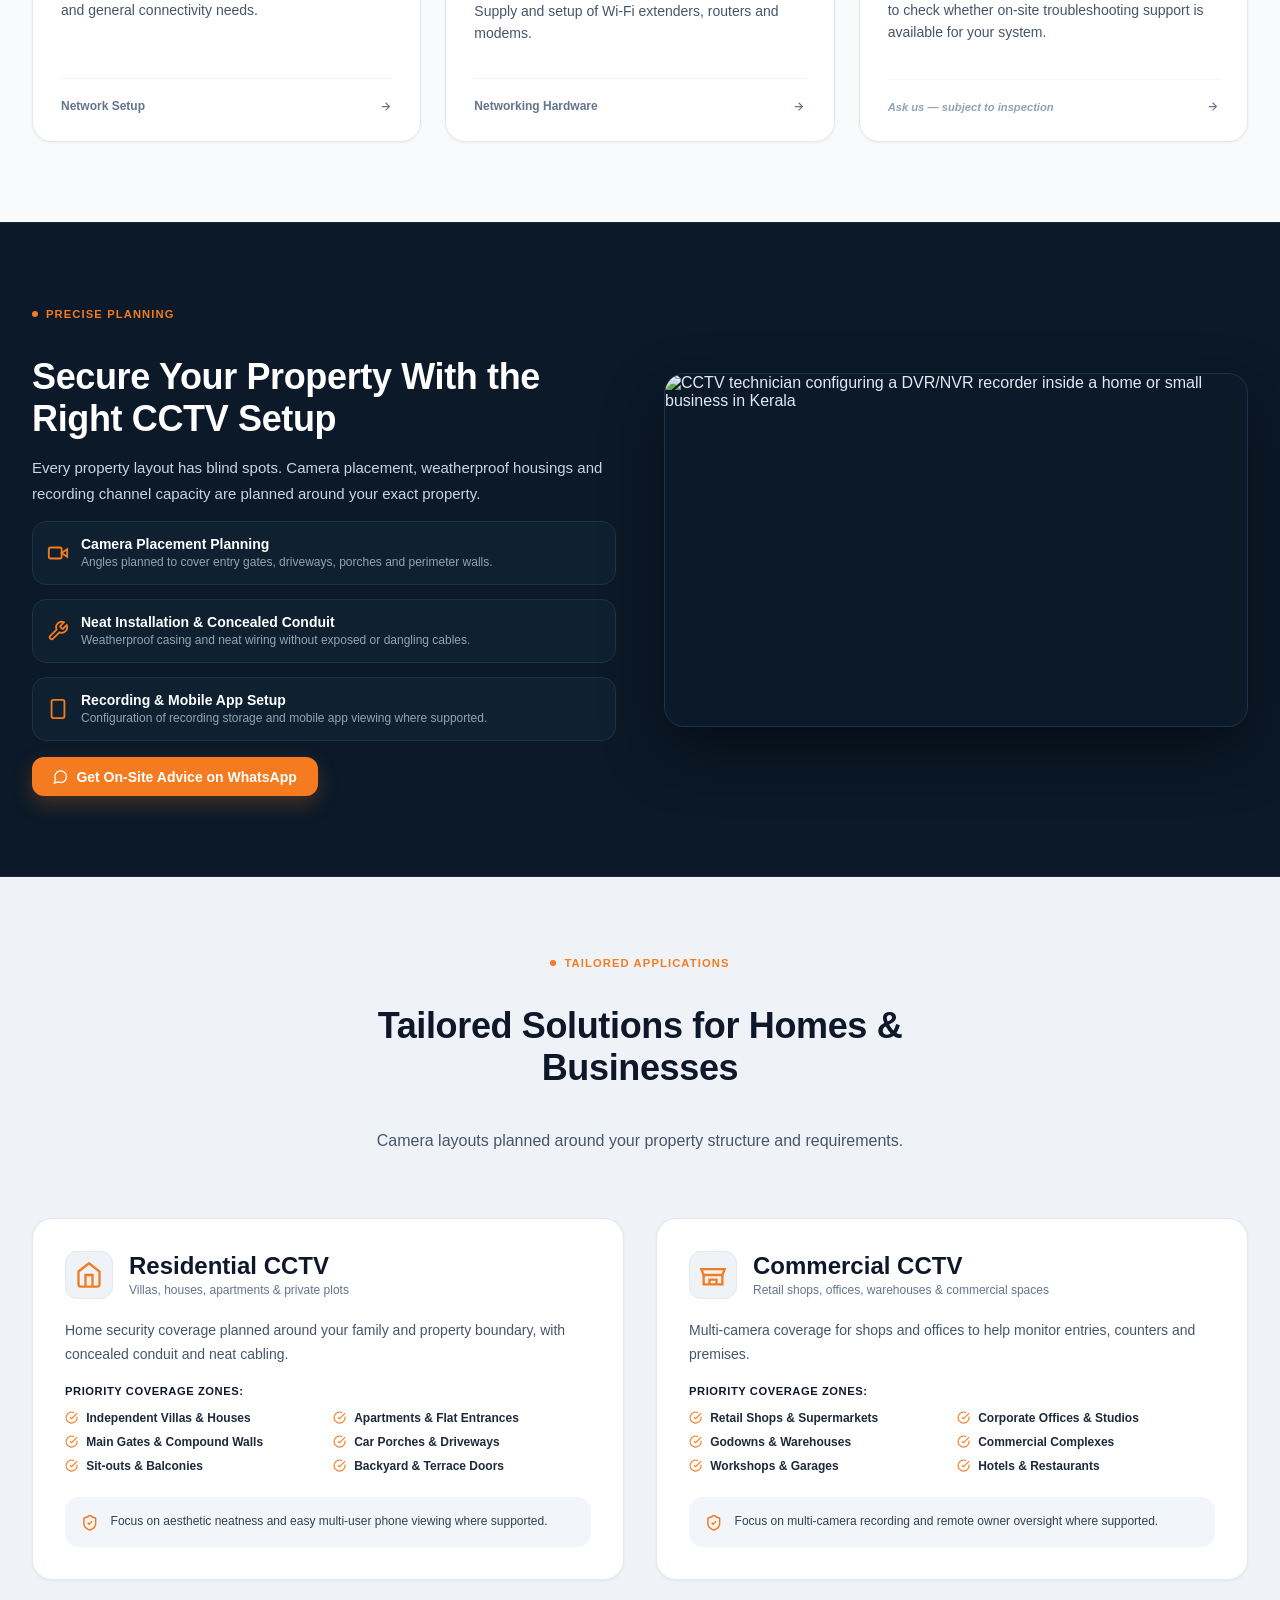
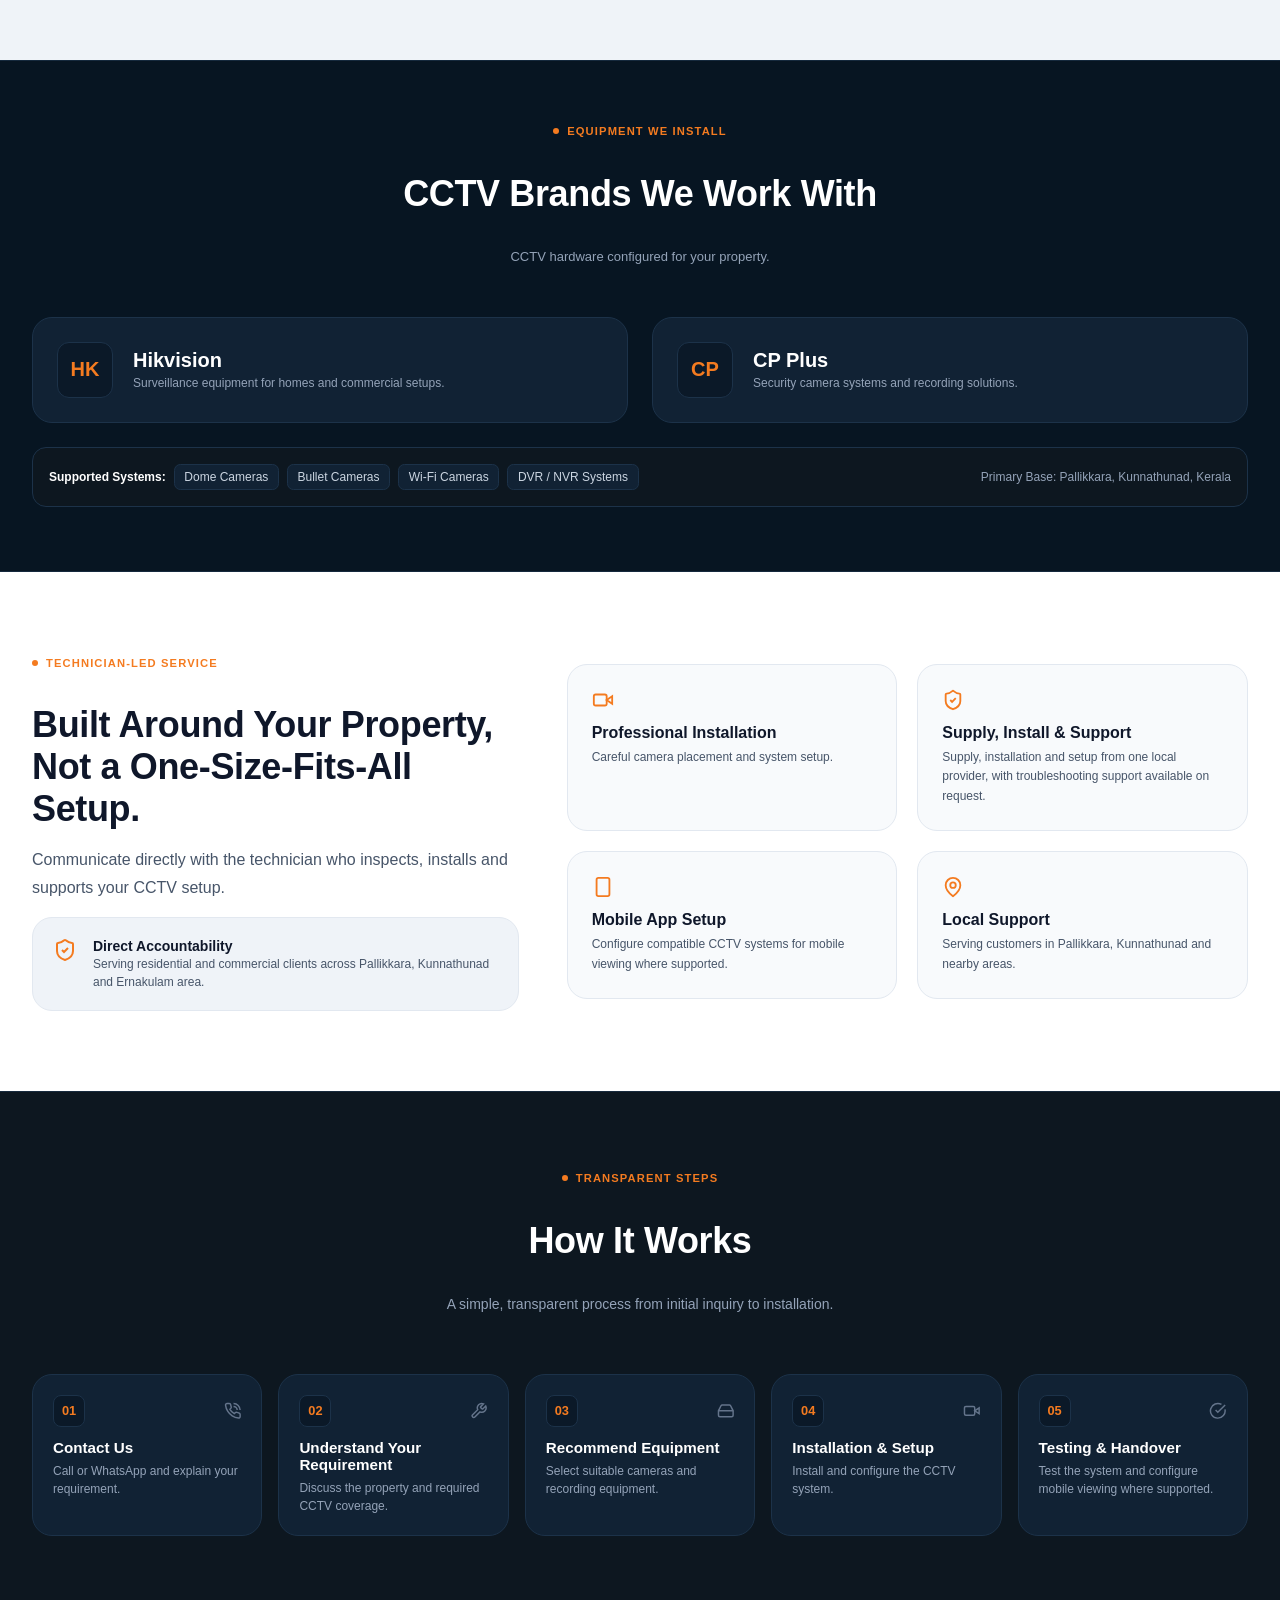
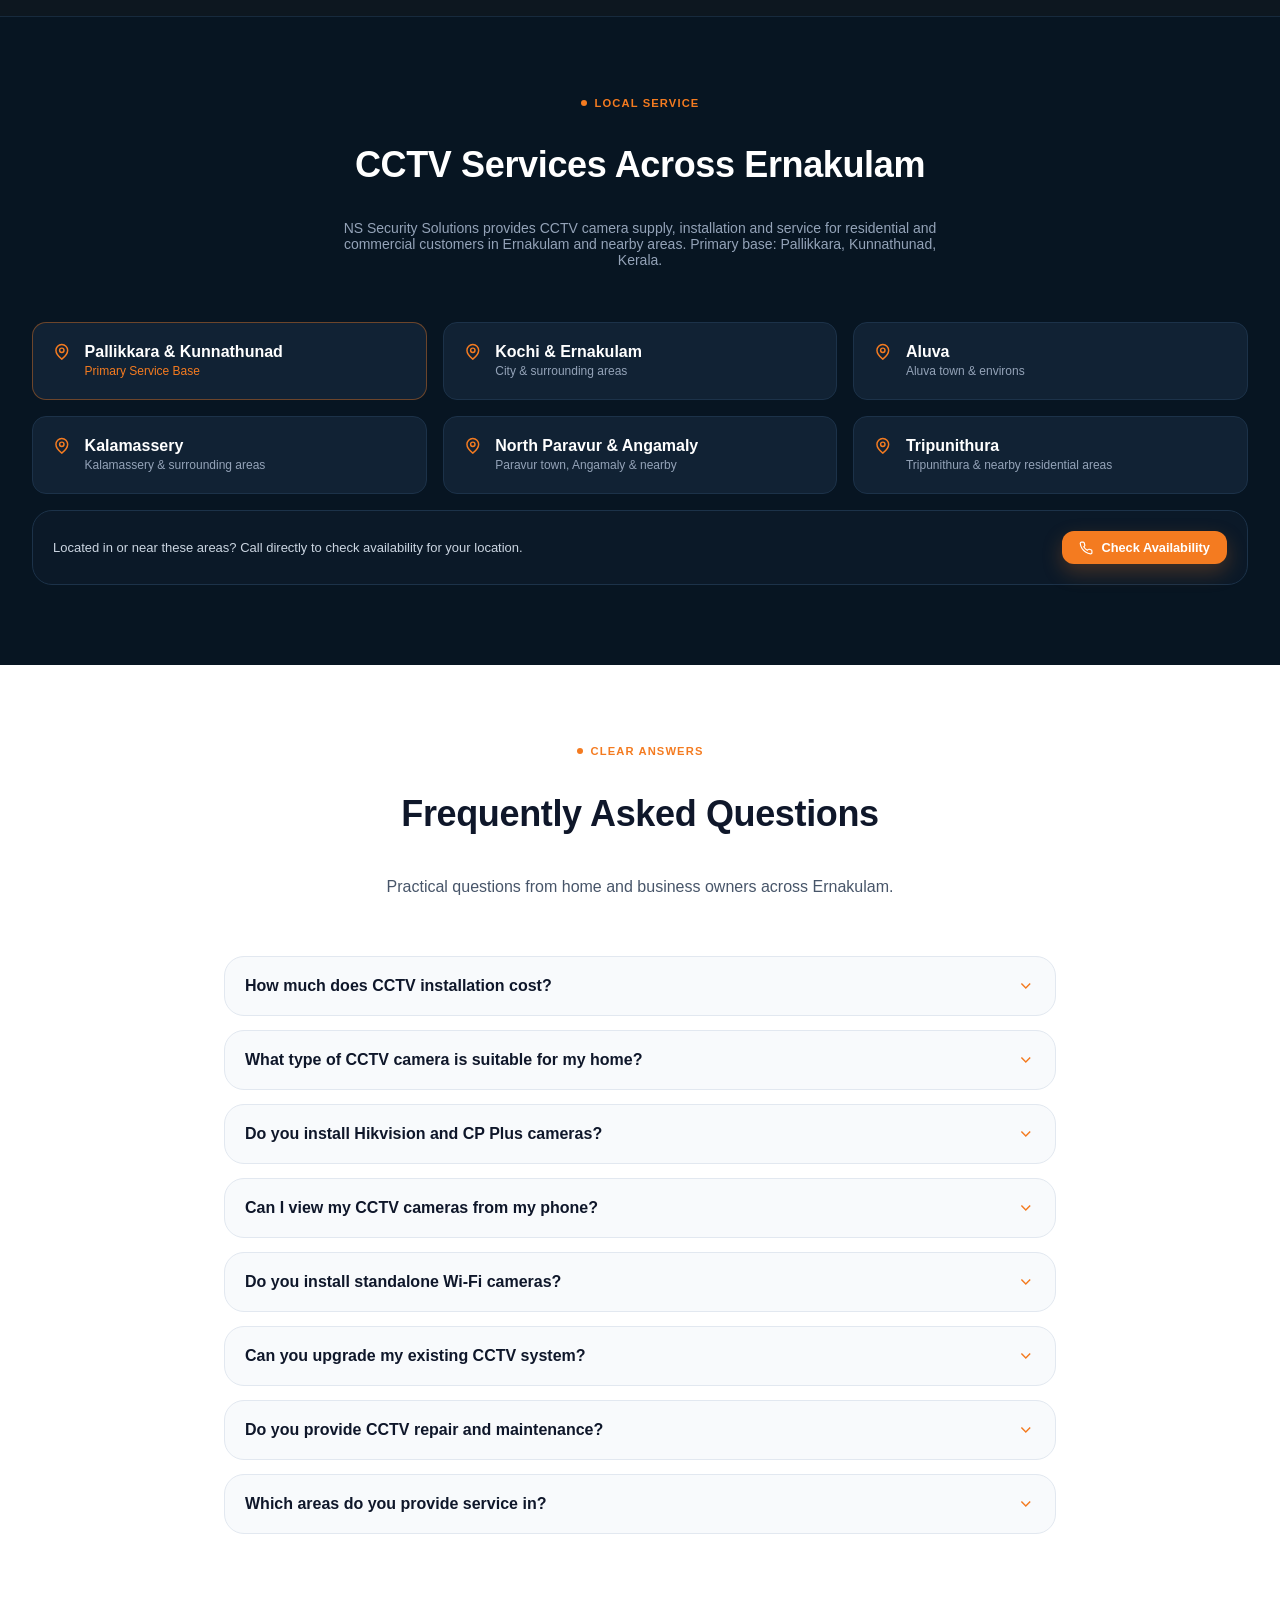
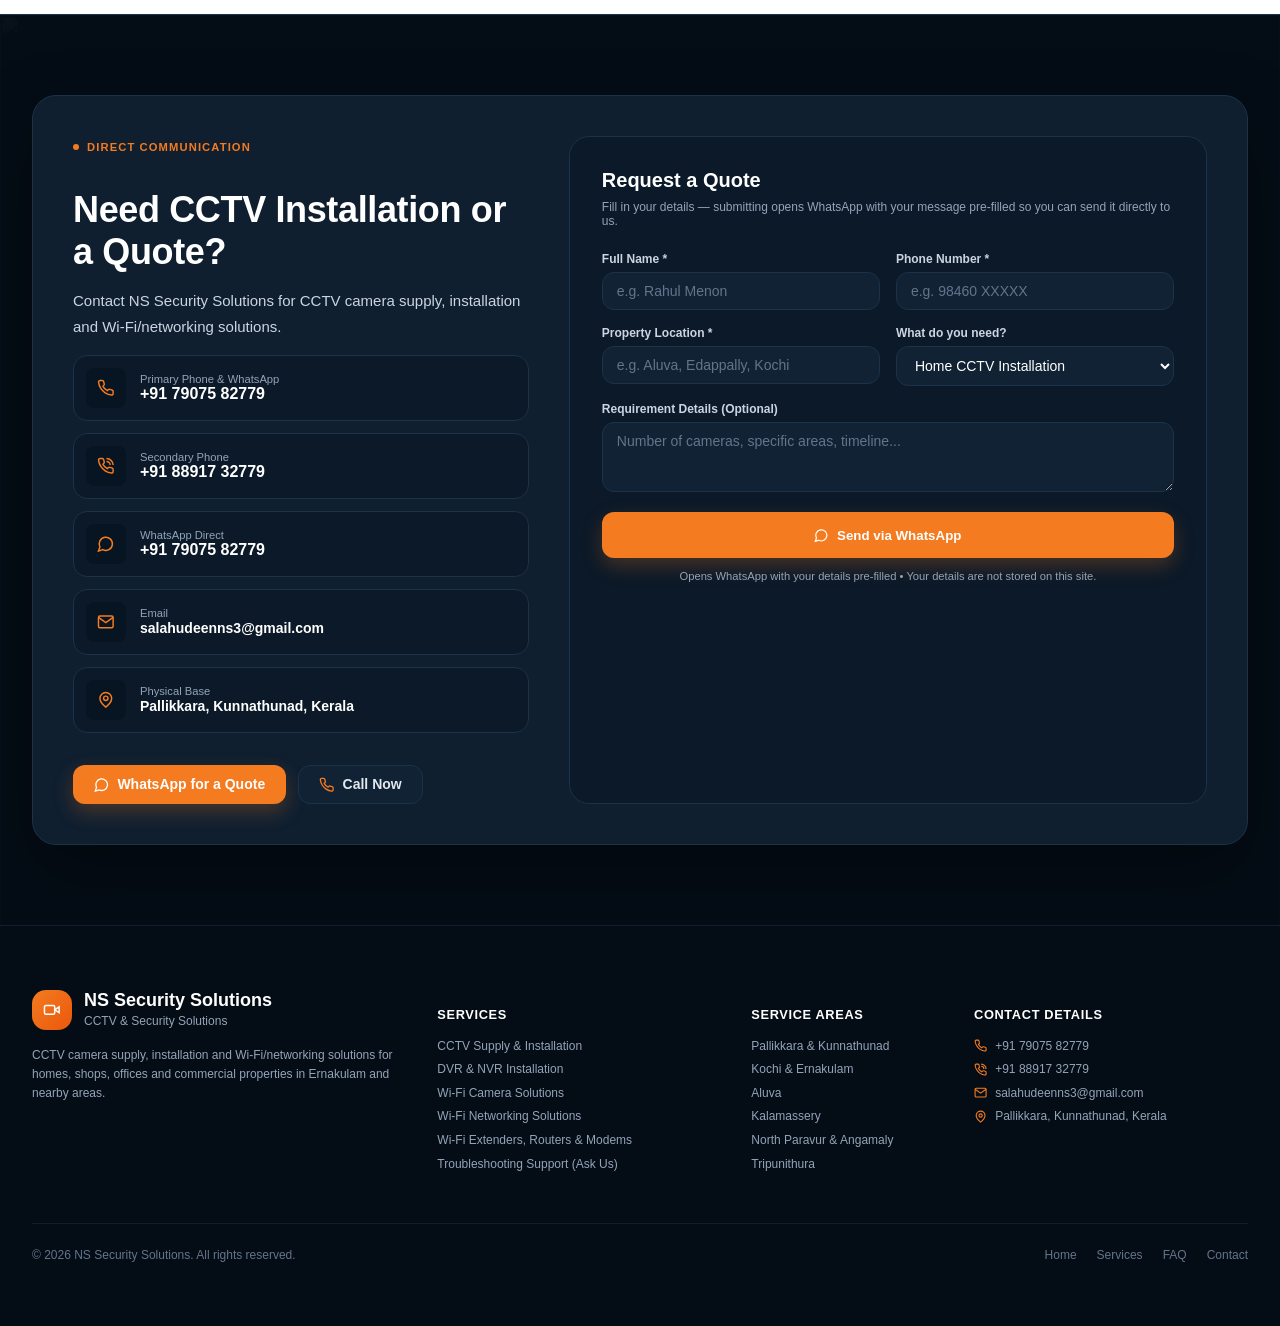
==== commit 4965e836: "feat: complete index.html markup, icon sprite, footer, mobile bar" ====
--- a/index.html
+++ b/index.html
@@ -179,6 +179,338 @@
     </div>
   </div>
 </section>
-<!-- MAIN_CONTINUES -->
+<section class="services-section section-pad" id="services">
+  <div class="container">
+    <div style="max-width:42rem;">
+      <div class="section-eyebrow"><span class="dot"></span>Field-Tested Reliability</div>
+      <h2 class="section-title light">CCTV &amp; Security Camera Services</h2>
+      <p class="section-subtitle light">Practical CCTV installation in Ernakulam and nearby areas, using Hikvision and CP Plus equipment, planned around your property.</p>
+    </div>
+    <div class="services-grid">
+      <div class="service-card">
+        <div><div style="display:flex;justify-content:space-between;"><span class="service-card-icon"><svg class="icon" style="width:1.5rem;height:1.5rem;"><use href="#i-video"/></svg></span><span class="service-card-num">01</span></div>
+        <h3>CCTV Camera Supply &amp; Installation</h3><p>Supply and professional installation of Hikvision and CP Plus CCTV systems for residential and commercial properties.</p></div>
+        <div class="service-card-footer"><span>Homes &amp; Commercial</span><svg class="icon"><use href="#i-arrow-right"/></svg></div>
+      </div>
+      <div class="service-card">
+        <div><div style="display:flex;justify-content:space-between;"><span class="service-card-icon"><svg class="icon" style="width:1.5rem;height:1.5rem;"><use href="#i-hard-drive"/></svg></span><span class="service-card-num">02</span></div>
+        <h3>DVR &amp; NVR Installation</h3><p>Installation and configuration of DVR/NVR recording systems for your CCTV setup.</p></div>
+        <div class="service-card-footer"><span>Recording Configuration</span><svg class="icon"><use href="#i-arrow-right"/></svg></div>
+      </div>
+      <div class="service-card">
+        <div><div style="display:flex;justify-content:space-between;"><span class="service-card-icon"><svg class="icon" style="width:1.5rem;height:1.5rem;"><use href="#i-wifi"/></svg></span><span class="service-card-num">03</span></div>
+        <h3>Wi-Fi Camera Solutions</h3><p>Installation and setup of Wi-Fi security cameras for indoor and outdoor use.</p></div>
+        <div class="service-card-footer"><span>Indoor &amp; Outdoor</span><svg class="icon"><use href="#i-arrow-right"/></svg></div>
+      </div>
+      <div class="service-card">
+        <div><div style="display:flex;justify-content:space-between;"><span class="service-card-icon"><svg class="icon" style="width:1.5rem;height:1.5rem;"><use href="#i-router"/></svg></span><span class="service-card-num">04</span></div>
+        <h3>Wi-Fi Networking Solutions</h3><p>Wi-Fi network setup to support your CCTV system and general connectivity needs.</p></div>
+        <div class="service-card-footer"><span>Network Setup</span><svg class="icon"><use href="#i-arrow-right"/></svg></div>
+      </div>
+      <div class="service-card">
+        <div><div style="display:flex;justify-content:space-between;"><span class="service-card-icon"><svg class="icon" style="width:1.5rem;height:1.5rem;"><use href="#i-router"/></svg></span><span class="service-card-num">05</span></div>
+        <h3>Wi-Fi Extender, Router &amp; Modem Setup</h3><p>Supply and setup of Wi-Fi extenders, routers and modems.</p></div>
+        <div class="service-card-footer"><span>Networking Hardware</span><svg class="icon"><use href="#i-arrow-right"/></svg></div>
+      </div>
+      <div class="service-card">
+        <div><div style="display:flex;justify-content:space-between;"><span class="service-card-icon"><svg class="icon" style="width:1.5rem;height:1.5rem;"><use href="#i-wrench"/></svg></span><span class="service-card-num">06</span></div>
+        <h3>Troubleshooting Support</h3><p>For an existing CCTV setup with issues, contact us to check whether on-site troubleshooting support is available for your system.</p></div>
+        <div class="service-card-footer"><span class="service-card-note">Ask us &mdash; subject to inspection</span><svg class="icon"><use href="#i-arrow-right"/></svg></div>
+      </div>
+    </div>
+  </div>
+</section>
+
+<section class="featured-visual section-pad">
+  <div class="container">
+    <div class="featured-grid">
+      <div>
+        <div class="section-eyebrow"><span class="dot"></span>Precise Planning</div>
+        <h2 class="section-title dark" style="margin-bottom:.75rem;">Secure Your Property With the Right CCTV Setup</h2>
+        <p style="color:#cbd5e1;font-size:.9375rem;line-height:1.7;">Every property layout has blind spots. Camera placement, weatherproof housings and recording channel capacity are planned around your exact property.</p>
+        <div class="checklist">
+          <div class="checklist-item"><svg class="icon" style="color:var(--brand-orange);width:1.375rem;height:1.375rem;"><use href="#i-video"/></svg><div><strong>Camera Placement Planning</strong><span class="desc">Angles planned to cover entry gates, driveways, porches and perimeter walls.</span></div></div>
+          <div class="checklist-item"><svg class="icon" style="color:var(--brand-orange);width:1.375rem;height:1.375rem;"><use href="#i-wrench"/></svg><div><strong>Neat Installation &amp; Concealed Conduit</strong><span class="desc">Weatherproof casing and neat wiring without exposed or dangling cables.</span></div></div>
+          <div class="checklist-item"><svg class="icon" style="color:var(--brand-orange);width:1.375rem;height:1.375rem;"><use href="#i-smartphone"/></svg><div><strong>Recording &amp; Mobile App Setup</strong><span class="desc">Configuration of recording storage and mobile app viewing where supported.</span></div></div>
+        </div>
+        <a class="btn btn-primary btn-md" style="margin-top:1rem;" href="https://wa.me/917907582779" target="_blank" rel="noopener noreferrer"><svg class="icon"><use href="#i-message-circle"/></svg>Get On-Site Advice on WhatsApp</a>
+      </div>
+      <div class="featured-image">
+        <img src="images/installation.webp" width="640" height="480" alt="CCTV technician configuring a DVR/NVR recorder inside a home or small business in Kerala" loading="lazy">
+        <div class="overlay"></div>
+      </div>
+    </div>
+  </div>
+</section>
+
+<section class="solutions-section section-pad" id="solutions">
+  <div class="container">
+    <div class="section-header-center">
+      <div class="section-eyebrow"><span class="dot"></span>Tailored Applications</div>
+      <h2 class="section-title light">Tailored Solutions for Homes &amp; Businesses</h2>
+      <p class="section-subtitle light">Camera layouts planned around your property structure and requirements.</p>
+    </div>
+    <div class="solutions-grid">
+      <div class="solution-card">
+        <div class="solution-head"><span class="solution-icon"><svg class="icon" style="width:1.75rem;height:1.75rem;"><use href="#i-home"/></svg></span><div><h3 style="font-size:1.5rem;font-weight:700;color:var(--slate-heading);margin:0;">Residential CCTV</h3><span style="font-size:.75rem;color:#64748b;">Villas, houses, apartments &amp; private plots</span></div></div>
+        <p style="font-size:.875rem;color:var(--slate-body);line-height:1.7;">Home security coverage planned around your family and property boundary, with concealed conduit and neat cabling.</p>
+        <span style="font-size:.7rem;font-weight:700;color:#0f172a;text-transform:uppercase;letter-spacing:.05em;">Priority Coverage Zones:</span>
+        <div class="zone-grid">
+          <div><svg class="icon" style="color:var(--brand-orange);"><use href="#i-check-circle"/></svg>Independent Villas &amp; Houses</div>
+          <div><svg class="icon" style="color:var(--brand-orange);"><use href="#i-check-circle"/></svg>Apartments &amp; Flat Entrances</div>
+          <div><svg class="icon" style="color:var(--brand-orange);"><use href="#i-check-circle"/></svg>Main Gates &amp; Compound Walls</div>
+          <div><svg class="icon" style="color:var(--brand-orange);"><use href="#i-check-circle"/></svg>Car Porches &amp; Driveways</div>
+          <div><svg class="icon" style="color:var(--brand-orange);"><use href="#i-check-circle"/></svg>Sit-outs &amp; Balconies</div>
+          <div><svg class="icon" style="color:var(--brand-orange);"><use href="#i-check-circle"/></svg>Backyard &amp; Terrace Doors</div>
+        </div>
+        <div class="solution-footnote"><svg class="icon" style="color:var(--brand-orange);flex-shrink:0;"><use href="#i-shield-check"/></svg><p style="font-size:.75rem;color:#334155;margin:0;">Focus on aesthetic neatness and easy multi-user phone viewing where supported.</p></div>
+      </div>
+      <div class="solution-card">
+        <div class="solution-head"><span class="solution-icon"><svg class="icon" style="width:1.75rem;height:1.75rem;"><use href="#i-store"/></svg></span><div><h3 style="font-size:1.5rem;font-weight:700;color:var(--slate-heading);margin:0;">Commercial CCTV</h3><span style="font-size:.75rem;color:#64748b;">Retail shops, offices, warehouses &amp; commercial spaces</span></div></div>
+        <p style="font-size:.875rem;color:var(--slate-body);line-height:1.7;">Multi-camera coverage for shops and offices to help monitor entries, counters and premises.</p>
+        <span style="font-size:.7rem;font-weight:700;color:#0f172a;text-transform:uppercase;letter-spacing:.05em;">Priority Coverage Zones:</span>
+        <div class="zone-grid">
+          <div><svg class="icon" style="color:var(--brand-orange);"><use href="#i-check-circle"/></svg>Retail Shops &amp; Supermarkets</div>
+          <div><svg class="icon" style="color:var(--brand-orange);"><use href="#i-check-circle"/></svg>Corporate Offices &amp; Studios</div>
+          <div><svg class="icon" style="color:var(--brand-orange);"><use href="#i-check-circle"/></svg>Godowns &amp; Warehouses</div>
+          <div><svg class="icon" style="color:var(--brand-orange);"><use href="#i-check-circle"/></svg>Commercial Complexes</div>
+          <div><svg class="icon" style="color:var(--brand-orange);"><use href="#i-check-circle"/></svg>Workshops &amp; Garages</div>
+          <div><svg class="icon" style="color:var(--brand-orange);"><use href="#i-check-circle"/></svg>Hotels &amp; Restaurants</div>
+        </div>
+        <div class="solution-footnote"><svg class="icon" style="color:var(--brand-orange);flex-shrink:0;"><use href="#i-shield-check"/></svg><p style="font-size:.75rem;color:#334155;margin:0;">Focus on multi-camera recording and remote owner oversight where supported.</p></div>
+      </div>
+    </div>
+  </div>
+</section>
+
+<section class="brands-section" id="brands">
+  <div class="container">
+    <div class="section-header-center">
+      <div class="section-eyebrow"><span class="dot"></span>Equipment We Install</div>
+      <h2 class="section-title dark">CCTV Brands We Work With</h2>
+      <p style="font-size:.8125rem;color:#94a3b8;margin-top:.25rem;">CCTV hardware configured for your property.</p>
+    </div>
+    <div class="brands-grid">
+      <div class="brand-card"><span class="brand-badge">HK</span><div><h3>Hikvision</h3><p>Surveillance equipment for homes and commercial setups.</p></div></div>
+      <div class="brand-card"><span class="brand-badge">CP</span><div><h3>CP Plus</h3><p>Security camera systems and recording solutions.</p></div></div>
+    </div>
+    <div class="brands-footnote">
+      <div style="display:flex;flex-wrap:wrap;gap:.5rem;align-items:center;color:#cbd5e1;"><strong style="color:#fff;">Supported Systems:</strong><span class="tag-chip">Dome Cameras</span><span class="tag-chip">Bullet Cameras</span><span class="tag-chip">Wi-Fi Cameras</span><span class="tag-chip">DVR / NVR Systems</span></div>
+      <span>Primary Base: Pallikkara, Kunnathunad, Kerala</span>
+    </div>
+  </div>
+</section>
+
+<section class="why-us-section section-pad" id="why-us">
+  <div class="container">
+    <div class="why-us-grid">
+      <div>
+        <div class="section-eyebrow"><span class="dot"></span>Technician-Led Service</div>
+        <h2 class="section-title light" style="margin-bottom:.75rem;">Built Around Your Property, Not a One-Size-Fits-All Setup.</h2>
+        <p style="color:var(--slate-body);line-height:1.7;">Communicate directly with the technician who inspects, installs and supports your CCTV setup.</p>
+        <div class="why-us-callout" style="margin-top:1rem;">
+          <svg class="icon" style="color:var(--brand-orange);width:1.5rem;height:1.5rem;flex-shrink:0;"><use href="#i-shield-check"/></svg>
+          <div><strong style="display:block;color:#0f172a;font-size:.875rem;">Direct Accountability</strong><span style="font-size:.75rem;color:#475569;">Serving residential and commercial clients across Pallikkara, Kunnathunad and Ernakulam area.</span></div>
+        </div>
+      </div>
+      <div class="benefit-grid">
+        <div class="benefit-card"><svg class="icon" style="color:var(--brand-orange);width:1.375rem;height:1.375rem;"><use href="#i-video"/></svg><h3>Professional Installation</h3><p>Careful camera placement and system setup.</p></div>
+        <div class="benefit-card"><svg class="icon" style="color:var(--brand-orange);width:1.375rem;height:1.375rem;"><use href="#i-shield-check"/></svg><h3>Supply, Install &amp; Support</h3><p>Supply, installation and setup from one local provider, with troubleshooting support available on request.</p></div>
+        <div class="benefit-card"><svg class="icon" style="color:var(--brand-orange);width:1.375rem;height:1.375rem;"><use href="#i-smartphone"/></svg><h3>Mobile App Setup</h3><p>Configure compatible CCTV systems for mobile viewing where supported.</p></div>
+        <div class="benefit-card"><svg class="icon" style="color:var(--brand-orange);width:1.375rem;height:1.375rem;"><use href="#i-map-pin"/></svg><h3>Local Support</h3><p>Serving customers in Pallikkara, Kunnathunad and nearby areas.</p></div>
+      </div>
+    </div>
+  </div>
+</section>
+
+<section class="process-section section-pad" id="process">
+  <div class="container">
+    <div class="section-header-center">
+      <div class="section-eyebrow"><span class="dot"></span>Transparent Steps</div>
+      <h2 class="section-title dark">How It Works</h2>
+      <p style="font-size:.875rem;color:#94a3b8;margin-top:.25rem;">A simple, transparent process from initial inquiry to installation.</p>
+    </div>
+    <div class="process-grid">
+      <div class="process-step"><div class="process-step-top"><span class="process-step-num">01</span><svg class="icon" style="color:#64748b;"><use href="#i-phone-call"/></svg></div><h3>Contact Us</h3><p>Call or WhatsApp and explain your requirement.</p></div>
+      <div class="process-step"><div class="process-step-top"><span class="process-step-num">02</span><svg class="icon" style="color:#64748b;"><use href="#i-wrench"/></svg></div><h3>Understand Your Requirement</h3><p>Discuss the property and required CCTV coverage.</p></div>
+      <div class="process-step"><div class="process-step-top"><span class="process-step-num">03</span><svg class="icon" style="color:#64748b;"><use href="#i-hard-drive"/></svg></div><h3>Recommend Equipment</h3><p>Select suitable cameras and recording equipment.</p></div>
+      <div class="process-step"><div class="process-step-top"><span class="process-step-num">04</span><svg class="icon" style="color:#64748b;"><use href="#i-video"/></svg></div><h3>Installation &amp; Setup</h3><p>Install and configure the CCTV system.</p></div>
+      <div class="process-step"><div class="process-step-top"><span class="process-step-num">05</span><svg class="icon" style="color:#64748b;"><use href="#i-check-circle"/></svg></div><h3>Testing &amp; Handover</h3><p>Test the system and configure mobile viewing where supported.</p></div>
+    </div>
+  </div>
+</section>
+
+<section class="areas-section section-pad" id="areas">
+  <div class="container">
+    <div class="section-header-center">
+      <div class="section-eyebrow"><span class="dot"></span>Local Service</div>
+      <h2 class="section-title dark">CCTV Services Across Ernakulam</h2>
+      <p style="font-size:.875rem;color:#94a3b8;margin-top:.25rem;">NS Security Solutions provides CCTV camera supply, installation and service for residential and commercial customers in Ernakulam and nearby areas. Primary base: Pallikkara, Kunnathunad, Kerala.</p>
+    </div>
+    <div class="areas-grid">
+      <div class="area-card primary"><svg class="icon" style="color:var(--brand-orange);"><use href="#i-map-pin"/></svg><div><strong>Pallikkara &amp; Kunnathunad</strong><span class="desc" style="color:var(--brand-orange);">Primary Service Base</span></div></div>
+      <div class="area-card"><svg class="icon" style="color:var(--brand-orange);"><use href="#i-map-pin"/></svg><div><strong>Kochi &amp; Ernakulam</strong><span class="desc">City &amp; surrounding areas</span></div></div>
+      <div class="area-card"><svg class="icon" style="color:var(--brand-orange);"><use href="#i-map-pin"/></svg><div><strong>Aluva</strong><span class="desc">Aluva town &amp; environs</span></div></div>
+      <div class="area-card"><svg class="icon" style="color:var(--brand-orange);"><use href="#i-map-pin"/></svg><div><strong>Kalamassery</strong><span class="desc">Kalamassery &amp; surrounding areas</span></div></div>
+      <div class="area-card"><svg class="icon" style="color:var(--brand-orange);"><use href="#i-map-pin"/></svg><div><strong>North Paravur &amp; Angamaly</strong><span class="desc">Paravur town, Angamaly &amp; nearby</span></div></div>
+      <div class="area-card"><svg class="icon" style="color:var(--brand-orange);"><use href="#i-map-pin"/></svg><div><strong>Tripunithura</strong><span class="desc">Tripunithura &amp; nearby residential areas</span></div></div>
+    </div>
+    <div class="areas-cta">
+      <p style="font-size:.8125rem;color:#cbd5e1;margin:0;">Located in or near these areas? Call directly to check availability for your location.</p>
+      <a class="btn btn-primary btn-sm" href="tel:+917907582779"><svg class="icon"><use href="#i-phone"/></svg>Check Availability</a>
+    </div>
+  </div>
+</section>
+
+<section class="faq-section section-pad" id="faq">
+  <div class="container" style="max-width:56rem;">
+    <div class="section-header-center">
+      <div class="section-eyebrow"><span class="dot"></span>Clear Answers</div>
+      <h2 class="section-title light">Frequently Asked Questions</h2>
+      <p class="section-subtitle light">Practical questions from home and business owners across Ernakulam.</p>
+    </div>
+    <div class="faq-list">
+      <details class="faq-item"><summary><span>How much does CCTV installation cost?</span><svg class="icon chev"><use href="#i-chevron-down"/></svg></summary><p>Pricing depends on the number of cameras, cabling distance and DVR/NVR storage capacity. Contact us for an on-site inspection or a phone estimate.</p></details>
+      <details class="faq-item"><summary><span>What type of CCTV camera is suitable for my home?</span><svg class="icon chev"><use href="#i-chevron-down"/></svg></summary><p>Dome cameras suit indoor ceilings, sit-outs and covered porches. Bullet cameras suit outdoor gates and compound walls. We can help you choose based on your property.</p></details>
+      <details class="faq-item"><summary><span>Do you install Hikvision and CP Plus cameras?</span><svg class="icon chev"><use href="#i-chevron-down"/></svg></summary><p>Yes, we regularly install and configure both Hikvision and CP Plus systems, along with selected Wi-Fi cameras suited to your requirement.</p></details>
+      <details class="faq-item"><summary><span>Can I view my CCTV cameras from my phone?</span><svg class="icon chev"><use href="#i-chevron-down"/></svg></summary><p>Where your equipment and internet connection support it, we help set up the relevant mobile app on your Android or iPhone device for remote viewing.</p></details>
+      <details class="faq-item"><summary><span>Do you install standalone Wi-Fi cameras?</span><svg class="icon chev"><use href="#i-chevron-down"/></svg></summary><p>Yes. For smaller homes, flats, or monitoring a specific zone, standalone Wi-Fi cameras provide a cable-minimal option.</p></details>
+      <details class="faq-item"><summary><span>Can you upgrade my existing CCTV system?</span><svg class="icon chev"><use href="#i-chevron-down"/></svg></summary><p>It depends on your existing wiring and equipment. Contact us with details of your current setup and we can advise whether an upgrade or expansion is possible.</p></details>
+      <details class="faq-item"><summary><span>Do you provide CCTV repair and maintenance?</span><svg class="icon chev"><use href="#i-chevron-down"/></svg></summary><p>Get in touch with details of the issue you're facing &mdash; we can advise whether on-site troubleshooting support is available for your specific system.</p></details>
+      <details class="faq-item"><summary><span>Which areas do you provide service in?</span><svg class="icon chev"><use href="#i-chevron-down"/></svg></summary><p>We primarily serve Ernakulam city, Kochi, Aluva, Kalamassery, North Paravur, Angamaly, Tripunithura and nearby areas.</p></details>
+    </div>
+  </div>
+</section>
+
+<section class="contact-section section-pad" id="contact">
+  <img class="contact-bg-img" src="images/property.webp" width="1600" height="900" alt="" loading="lazy">
+  <div class="contact-bg-tint"></div>
+  <div class="container" style="position:relative;z-index:1;">
+    <div class="contact-panel">
+      <div class="contact-grid">
+        <div style="display:flex;flex-direction:column;justify-content:space-between;gap:2rem;">
+          <div>
+            <div class="section-eyebrow"><span class="dot"></span>Direct Communication</div>
+            <h2 class="section-title dark" style="margin-bottom:.5rem;">Need CCTV Installation or a Quote?</h2>
+            <p style="color:#cbd5e1;font-size:.9375rem;line-height:1.7;">Contact NS Security Solutions for CCTV camera supply, installation and Wi-Fi/networking solutions.</p>
+            <div style="display:flex;flex-direction:column;gap:.75rem;margin-top:1rem;">
+              <a class="contact-link" href="tel:+917907582779"><span class="contact-link-icon"><svg class="icon"><use href="#i-phone"/></svg></span><div><small>Primary Phone &amp; WhatsApp</small><strong>+91 79075 82779</strong></div></a>
+              <a class="contact-link" href="tel:+918891732779"><span class="contact-link-icon"><svg class="icon"><use href="#i-phone-call"/></svg></span><div><small>Secondary Phone</small><strong>+91 88917 32779</strong></div></a>
+              <a class="contact-link" href="https://wa.me/917907582779" target="_blank" rel="noopener noreferrer"><span class="contact-link-icon"><svg class="icon"><use href="#i-message-circle"/></svg></span><div><small>WhatsApp Direct</small><strong>+91 79075 82779</strong></div></a>
+              <a class="contact-link" href="mailto:salahudeenns3@gmail.com"><span class="contact-link-icon"><svg class="icon"><use href="#i-mail"/></svg></span><div><small>Email</small><strong style="font-size:.875rem;">salahudeenns3@gmail.com</strong></div></a>
+              <div class="contact-link" style="cursor:default;"><span class="contact-link-icon"><svg class="icon"><use href="#i-map-pin"/></svg></span><div><small>Physical Base</small><strong style="font-size:.875rem;">Pallikkara, Kunnathunad, Kerala</strong></div></div>
+            </div>
+          </div>
+          <div style="display:flex;flex-wrap:wrap;gap:.75rem;">
+            <a class="btn btn-primary btn-md" href="https://wa.me/917907582779" target="_blank" rel="noopener noreferrer"><svg class="icon"><use href="#i-message-circle"/></svg>WhatsApp for a Quote</a>
+            <a class="btn btn-ghost btn-md" href="tel:+917907582779"><svg class="icon" style="color:var(--brand-orange);"><use href="#i-phone"/></svg>Call Now</a>
+          </div>
+        </div>
+        <div class="contact-form-card">
+          <h3 style="color:#fff;font-size:1.25rem;font-weight:700;margin:0 0 .5rem;">Request a Quote</h3>
+          <p style="font-size:.75rem;color:#94a3b8;margin:0 0 1.5rem;">Fill in your details &mdash; submitting opens WhatsApp with your message pre-filled so you can send it directly to us.</p>
+          <form class="contact-form" id="quote-form" novalidate>
+            <div class="form-row">
+              <div class="form-field"><label for="fullname">Full Name *</label><input id="fullname" name="fullname" type="text" placeholder="e.g. Rahul Menon" required></div>
+              <div class="form-field"><label for="phone">Phone Number *</label><input id="phone" name="phone" type="tel" placeholder="e.g. 98460 XXXXX" required></div>
+            </div>
+            <div class="form-row">
+              <div class="form-field"><label for="location">Property Location *</label><input id="location" name="location" type="text" placeholder="e.g. Aluva, Edappally, Kochi" required></div>
+              <div class="form-field"><label for="service-needed">What do you need?</label>
+                <select id="service-needed" name="service">
+                  <option value="Home CCTV Installation">Home CCTV Installation</option>
+                  <option value="Shop / Commercial CCTV">Shop / Commercial CCTV</option>
+                  <option value="Wi-Fi Camera Setup">Wi-Fi Camera Setup</option>
+                  <option value="Wi-Fi / Networking Setup">Wi-Fi / Networking Setup</option>
+                  <option value="Existing System Query">Existing System Query</option>
+                  <option value="General Inquiry">General Inquiry</option>
+                </select>
+              </div>
+            </div>
+            <div class="form-field" style="margin-bottom:1rem;"><label for="message">Requirement Details (Optional)</label><textarea id="message" name="message" rows="3" placeholder="Number of cameras, specific areas, timeline..."></textarea></div>
+            <button class="btn btn-primary form-submit" type="submit"><svg class="icon"><use href="#i-message-circle"/></svg>Send via WhatsApp</button>
+            <p class="form-note">Opens WhatsApp with your details pre-filled &bull; Your details are not stored on this site.</p>
+          </form>
+        </div>
+      </div>
+    </div>
+  </div>
+</section>
+</main>
+
+<aside class="mobile-action-bar">
+  <a class="btn btn-ghost btn-md" href="tel:+917907582779"><svg class="icon" style="color:var(--brand-orange);"><use href="#i-phone"/></svg>Call Now</a>
+  <a class="btn btn-primary btn-md" href="https://wa.me/917907582779" target="_blank" rel="noopener noreferrer"><svg class="icon"><use href="#i-message-circle"/></svg>WhatsApp</a>
+</aside>
+
+<a class="whatsapp-float" id="whatsapp-float" href="https://wa.me/917907582779" target="_blank" rel="noopener noreferrer" aria-label="Chat on WhatsApp">
+  <svg class="icon" style="width:1.5rem;height:1.5rem;"><use href="#i-message-circle"/></svg>
+</a>
+
+<footer class="site-footer">
+  <div class="container">
+    <div class="footer-grid">
+      <div class="footer-col">
+        <div style="display:flex;align-items:center;gap:.75rem;margin-bottom:1rem;">
+          <span class="brand-mark" style="width:2.5rem;height:2.5rem;"><svg class="icon"><use href="#i-video"/></svg></span>
+          <div><strong style="display:block;color:#fff;font-size:1.125rem;">NS Security Solutions</strong><span style="font-size:.75rem;color:#94a3b8;">CCTV &amp; Security Solutions</span></div>
+        </div>
+        <p style="font-size:.75rem;line-height:1.6;">CCTV camera supply, installation and Wi-Fi/networking solutions for homes, shops, offices and commercial properties in Ernakulam and nearby areas.</p>
+      </div>
+      <div class="footer-col"><h4>Services</h4>
+        <a href="#services">CCTV Supply &amp; Installation</a>
+        <a href="#services">DVR &amp; NVR Installation</a>
+        <a href="#services">Wi-Fi Camera Solutions</a>
+        <a href="#services">Wi-Fi Networking Solutions</a>
+        <a href="#services">Wi-Fi Extenders, Routers &amp; Modems</a>
+        <a href="#services">Troubleshooting Support (Ask Us)</a>
+      </div>
+      <div class="footer-col"><h4>Service Areas</h4>
+        <a href="#areas">Pallikkara &amp; Kunnathunad</a>
+        <a href="#areas">Kochi &amp; Ernakulam</a>
+        <a href="#areas">Aluva</a>
+        <a href="#areas">Kalamassery</a>
+        <a href="#areas">North Paravur &amp; Angamaly</a>
+        <a href="#areas">Tripunithura</a>
+      </div>
+      <div class="footer-col"><h4>Contact Details</h4>
+        <a href="tel:+917907582779"><svg class="icon" style="color:var(--brand-orange);"><use href="#i-phone"/></svg>+91 79075 82779</a>
+        <a href="tel:+918891732779"><svg class="icon" style="color:var(--brand-orange);"><use href="#i-phone-call"/></svg>+91 88917 32779</a>
+        <a href="mailto:salahudeenns3@gmail.com"><svg class="icon" style="color:var(--brand-orange);"><use href="#i-mail"/></svg>salahudeenns3@gmail.com</a>
+        <span class="footer-line"><svg class="icon" style="color:var(--brand-orange);"><use href="#i-map-pin"/></svg>Pallikkara, Kunnathunad, Kerala</span>
+      </div>
+    </div>
+    <div class="footer-bottom">
+      <span>&copy; 2026 NS Security Solutions. All rights reserved.</span>
+      <nav><a href="#home">Home</a><a href="#services">Services</a><a href="#faq">FAQ</a><a href="#contact">Contact</a></nav>
+    </div>
+  </div>
+</footer>
+
+<svg style="display:none;">
+  <symbol id="i-map-pin" viewBox="0 0 24 24" fill="none" stroke="currentColor"><path d="M20 10c0 6-8 12-8 12s-8-6-8-12a8 8 0 0 1 16 0Z"/><circle cx="12" cy="10" r="3"/></symbol>
+  <symbol id="i-clock" viewBox="0 0 24 24" fill="none" stroke="currentColor"><circle cx="12" cy="12" r="10"/><path d="M12 6v6l4 2"/></symbol>
+  <symbol id="i-video" viewBox="0 0 24 24" fill="none" stroke="currentColor"><path d="m22 8-6 4 6 4V8Z"/><rect x="2" y="6" width="14" height="12" rx="2"/></symbol>
+  <symbol id="i-phone" viewBox="0 0 24 24" fill="none" stroke="currentColor"><path d="M22 16.92v3a2 2 0 0 1-2.18 2 19.79 19.79 0 0 1-8.63-3.07 19.5 19.5 0 0 1-6-6 19.79 19.79 0 0 1-3.07-8.67A2 2 0 0 1 4.11 2h3a2 2 0 0 1 2 1.72c.127.96.362 1.903.7 2.81a2 2 0 0 1-.45 2.11L8.09 9.91a16 16 0 0 0 6 6l1.27-1.27a2 2 0 0 1 2.11-.45c.907.338 1.85.573 2.81.7A2 2 0 0 1 22 16.92Z"/></symbol>
+  <symbol id="i-phone-call" viewBox="0 0 24 24" fill="none" stroke="currentColor"><path d="M13 2a9 9 0 0 1 9 9M13 6a5 5 0 0 1 5 5"/><path d="M22 16.92v3a2 2 0 0 1-2.18 2 19.79 19.79 0 0 1-8.63-3.07 19.5 19.5 0 0 1-6-6 19.79 19.79 0 0 1-3.07-8.67A2 2 0 0 1 4.11 2h3a2 2 0 0 1 2 1.72c.127.96.362 1.903.7 2.81a2 2 0 0 1-.45 2.11L8.09 9.91a16 16 0 0 0 6 6l1.27-1.27a2 2 0 0 1 2.11-.45c.907.338 1.85.573 2.81.7A2 2 0 0 1 22 16.92Z"/></symbol>
+  <symbol id="i-message-circle" viewBox="0 0 24 24" fill="none" stroke="currentColor"><path d="M7.9 20A9 9 0 1 0 4 16.1L2 22Z"/></symbol>
+  <symbol id="i-menu" viewBox="0 0 24 24" fill="none" stroke="currentColor"><path d="M4 12h16M4 6h16M4 18h16"/></symbol>
+  <symbol id="i-x" viewBox="0 0 24 24" fill="none" stroke="currentColor"><path d="m18 6-12 12M6 6l12 12"/></symbol>
+  <symbol id="i-check-circle" viewBox="0 0 24 24" fill="none" stroke="currentColor"><path d="M21.8 10A10 10 0 1 1 17 3.34"/><path d="m9 11 3 3L22 4"/></symbol>
+  <symbol id="i-shield-check" viewBox="0 0 24 24" fill="none" stroke="currentColor"><path d="M20 13c0 5-3.5 7.5-8 9-4.5-1.5-8-4-8-9V6a1 1 0 0 1 1-1c2 0 4.5-1.2 6.24-2.72a1.17 1.17 0 0 1 1.52 0C14.5 3.8 17 5 19 5a1 1 0 0 1 1 1Z"/><path d="m9 12 2 2 4-4"/></symbol>
+  <symbol id="i-home" viewBox="0 0 24 24" fill="none" stroke="currentColor"><path d="m3 9 9-7 9 7v11a2 2 0 0 1-2 2H5a2 2 0 0 1-2-2Z"/><path d="M9 22V12h6v10"/></symbol>
+  <symbol id="i-store" viewBox="0 0 24 24" fill="none" stroke="currentColor"><path d="M2 7h20l-2 5H4Z"/><path d="M4 12v8h16v-8M9 21v-5h6v5"/></symbol>
+  <symbol id="i-wifi" viewBox="0 0 24 24" fill="none" stroke="currentColor"><path d="M5 13a10 10 0 0 1 14 0M8.5 16.5a5 5 0 0 1 7 0M2 8.82a15 15 0 0 1 20 0"/><circle cx="12" cy="20" r="1"/></symbol>
+  <symbol id="i-hard-drive" viewBox="0 0 24 24" fill="none" stroke="currentColor"><line x1="22" y1="12" x2="2" y2="12"/><path d="M5.45 5.11 2 12v6a2 2 0 0 0 2 2h16a2 2 0 0 0 2-2v-6l-3.45-6.89A2 2 0 0 0 16.76 4H7.24a2 2 0 0 0-1.79 1.11Z"/><line x1="6" y1="16" x2="6.01" y2="16"/><line x1="10" y1="16" x2="10.01" y2="16"/></symbol>
+  <symbol id="i-router" viewBox="0 0 24 24" fill="none" stroke="currentColor"><rect x="2" y="14" width="20" height="8" rx="2"/><path d="M6.01 18H6M10.01 18H10M15 10v4M15 6.5a2.5 2.5 0 0 0-5 0"/></symbol>
+  <symbol id="i-smartphone" viewBox="0 0 24 24" fill="none" stroke="currentColor"><rect x="5" y="2" width="14" height="20" rx="2"/><path d="M12 18h.01"/></symbol>
+  <symbol id="i-wrench" viewBox="0 0 24 24" fill="none" stroke="currentColor"><path d="M14.7 6.3a1 1 0 0 0 0 1.4l1.6 1.6a1 1 0 0 0 1.4 0l3.77-3.77a6 6 0 0 1-7.94 7.94l-6.91 6.91a2.12 2.12 0 0 1-3-3l6.91-6.91a6 6 0 0 1 7.94-7.94Z"/></symbol>
+  <symbol id="i-arrow-right" viewBox="0 0 24 24" fill="none" stroke="currentColor"><path d="M5 12h14M12 5l7 7-7 7"/></symbol>
+  <symbol id="i-mail" viewBox="0 0 24 24" fill="none" stroke="currentColor"><rect x="2" y="4" width="20" height="16" rx="2"/><path d="m22 6-10 7L2 6"/></symbol>
+  <symbol id="i-chevron-down" viewBox="0 0 24 24" fill="none" stroke="currentColor"><path d="m6 9 6 6 6-6"/></symbol>
+</svg>
+
+<script src="https://cdn.jsdelivr.net/npm/gsap@3.12.5/dist/gsap.min.js" defer></script>
+<script src="js/main.js" defer></script>
 </body>
 </html>
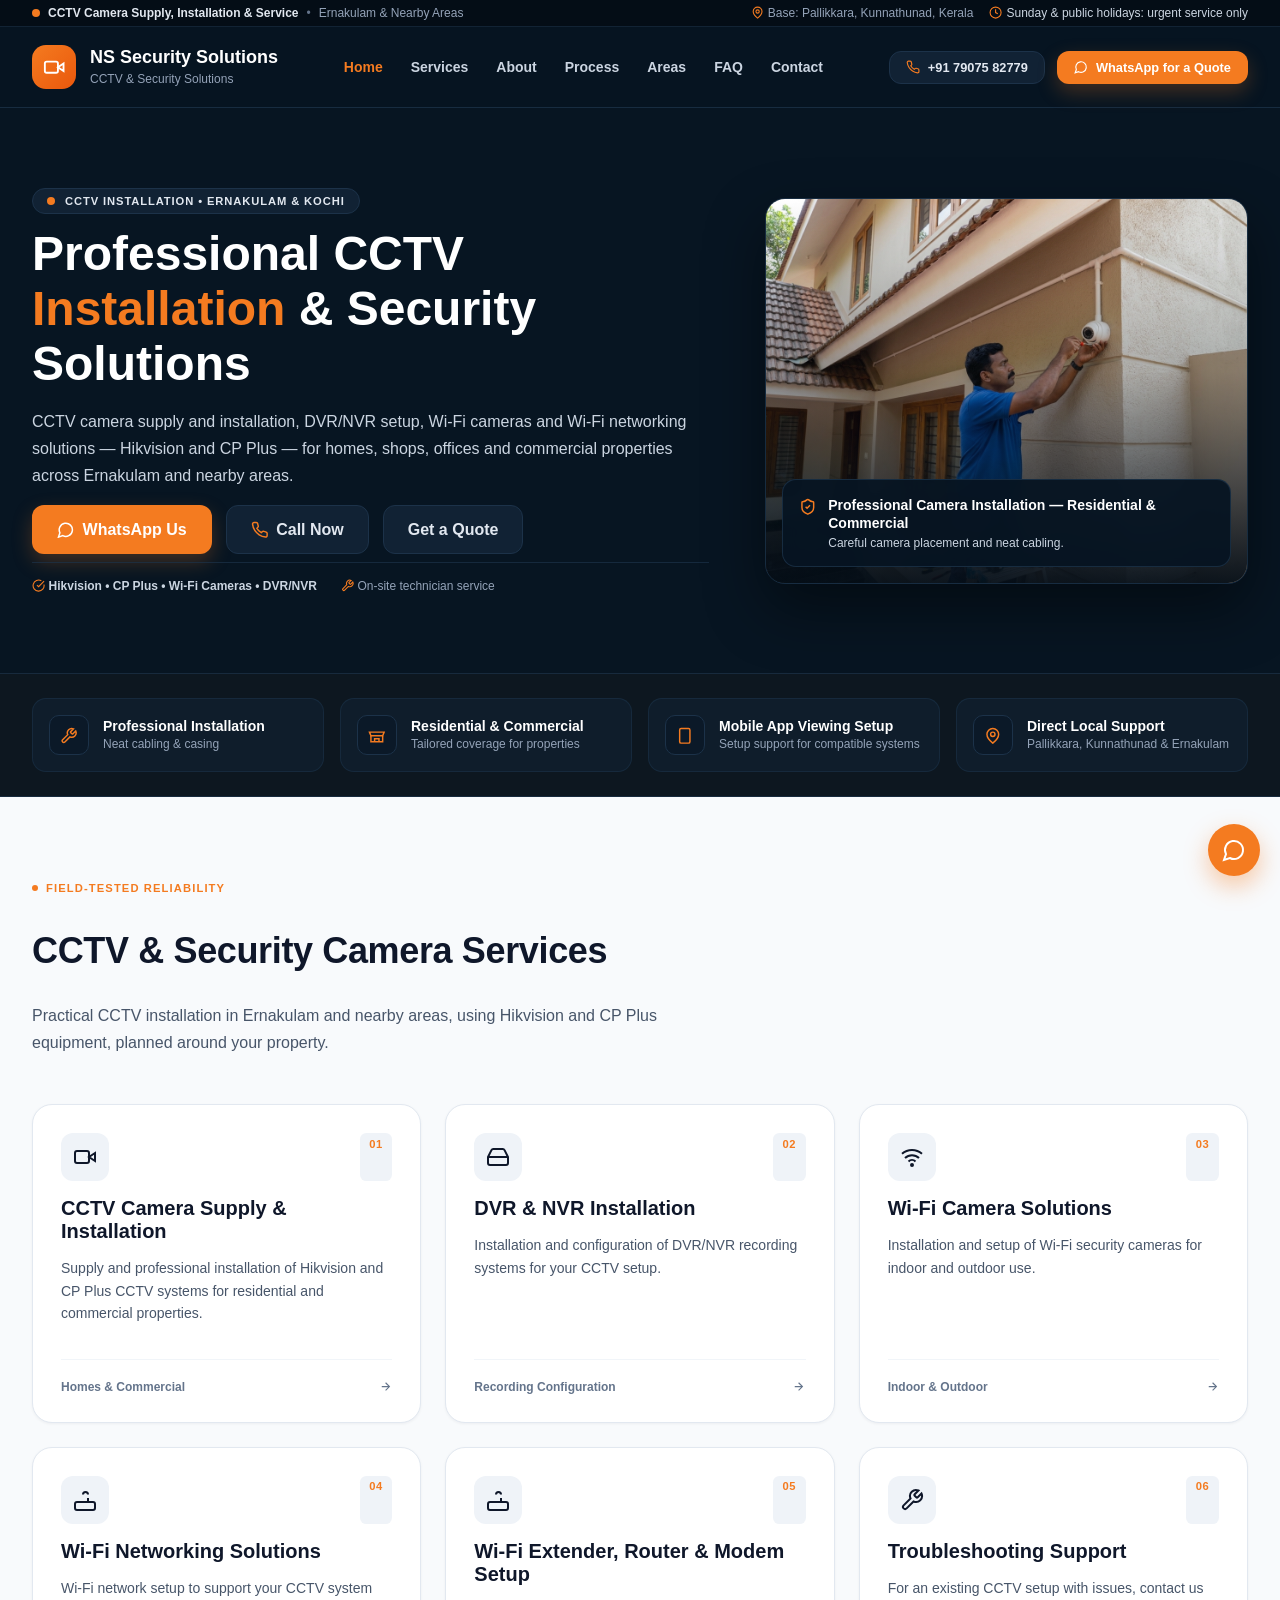
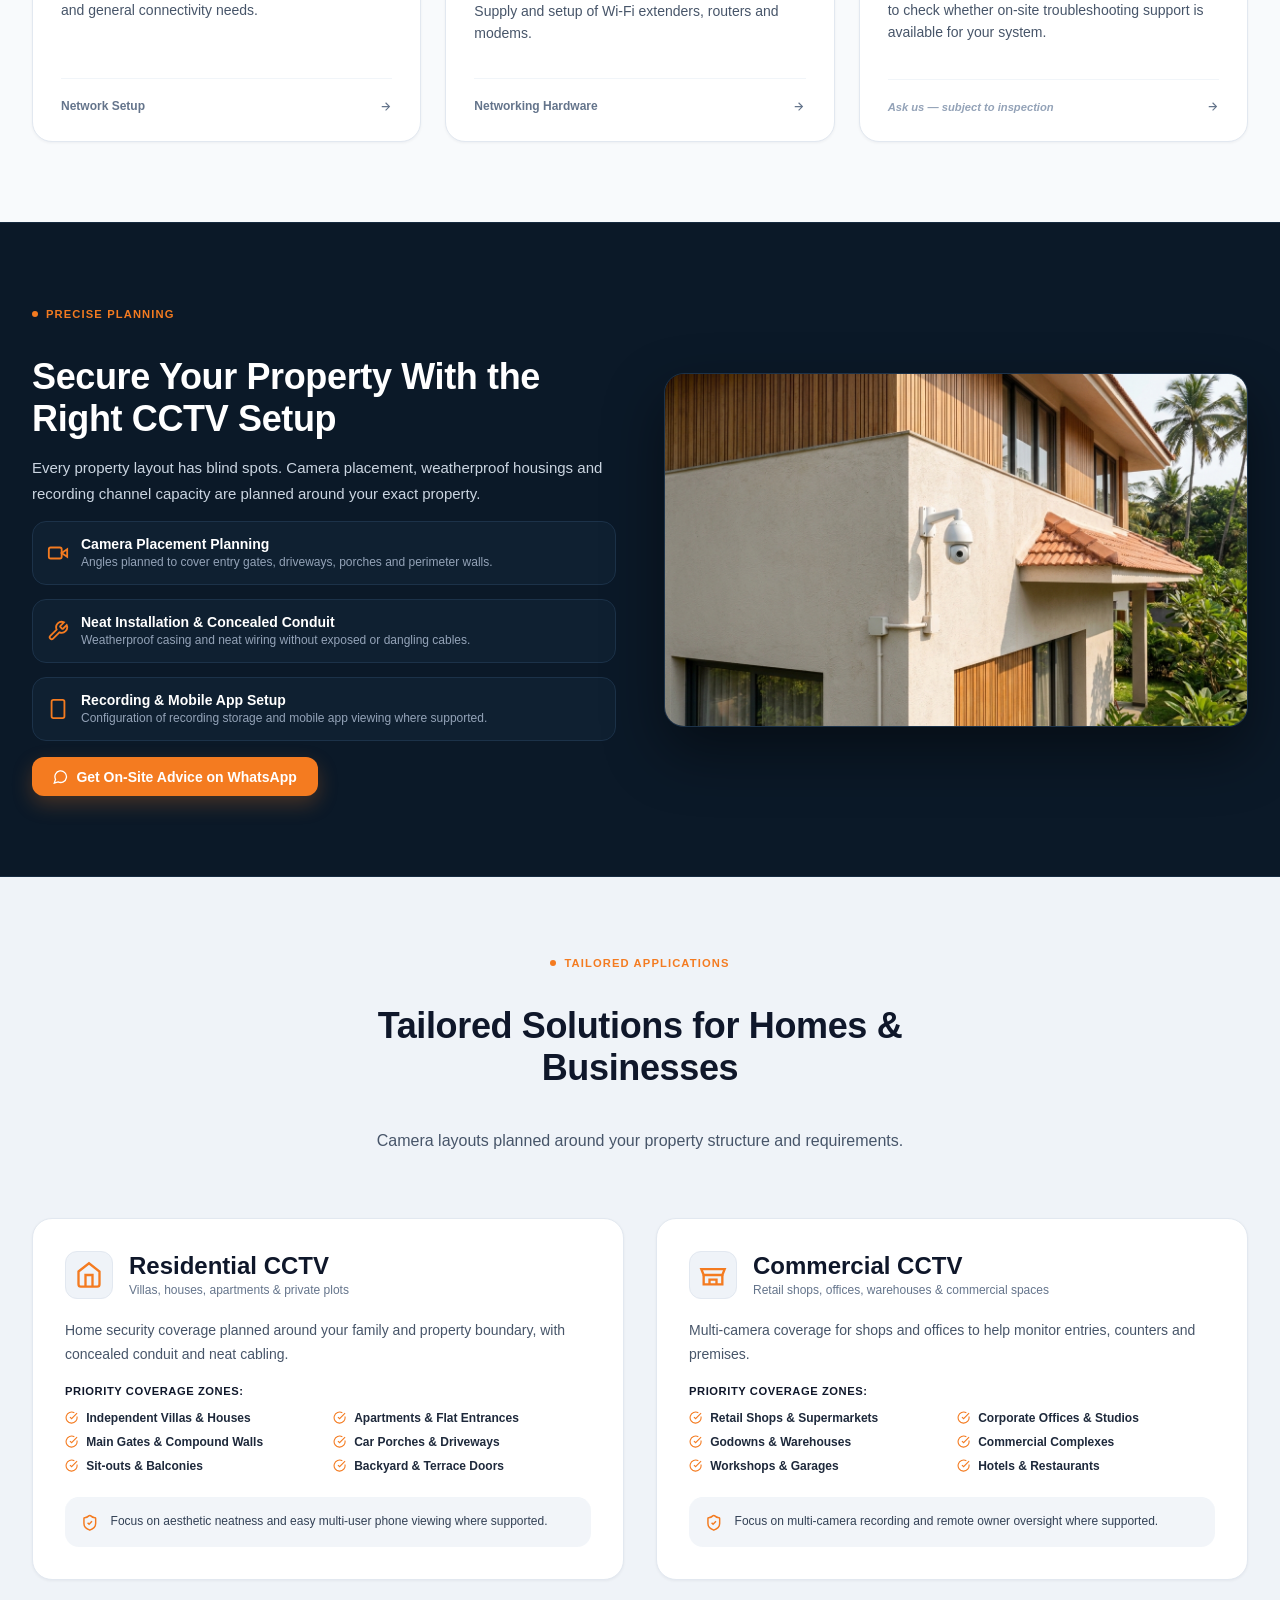
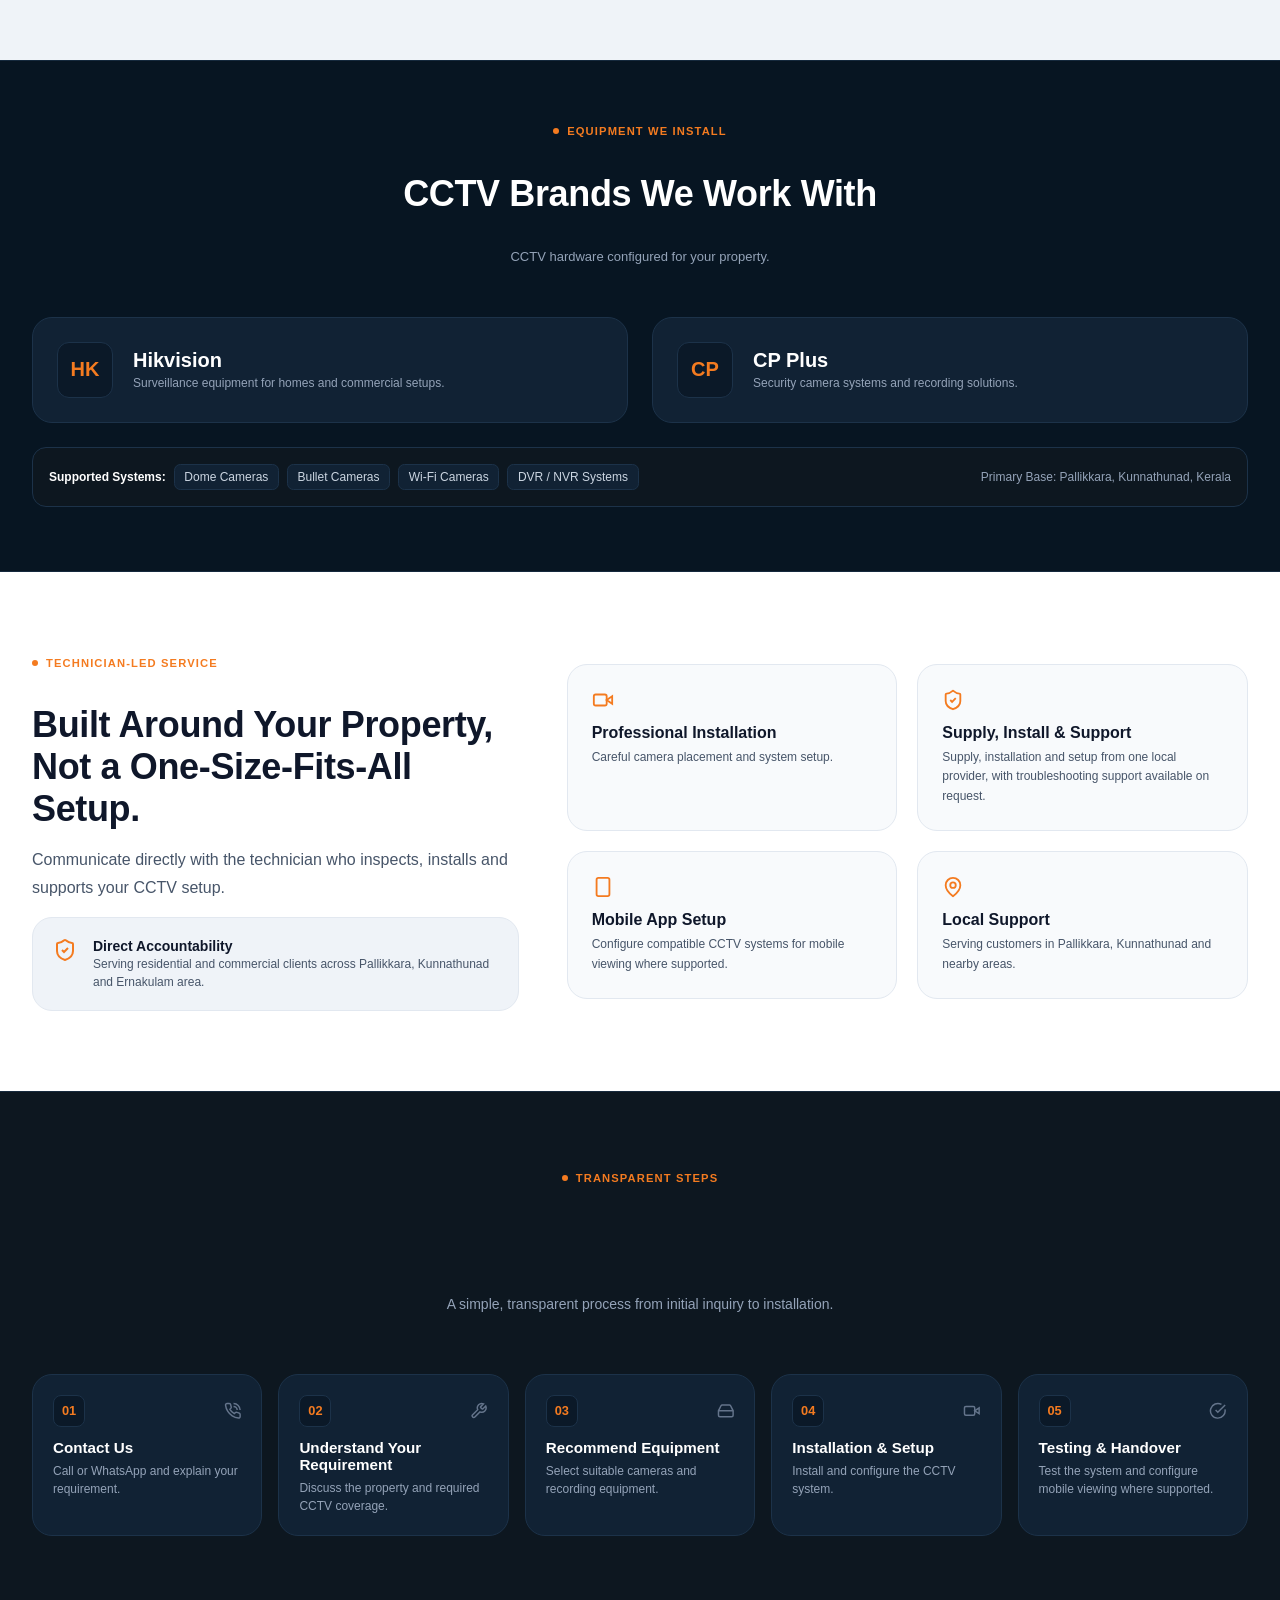
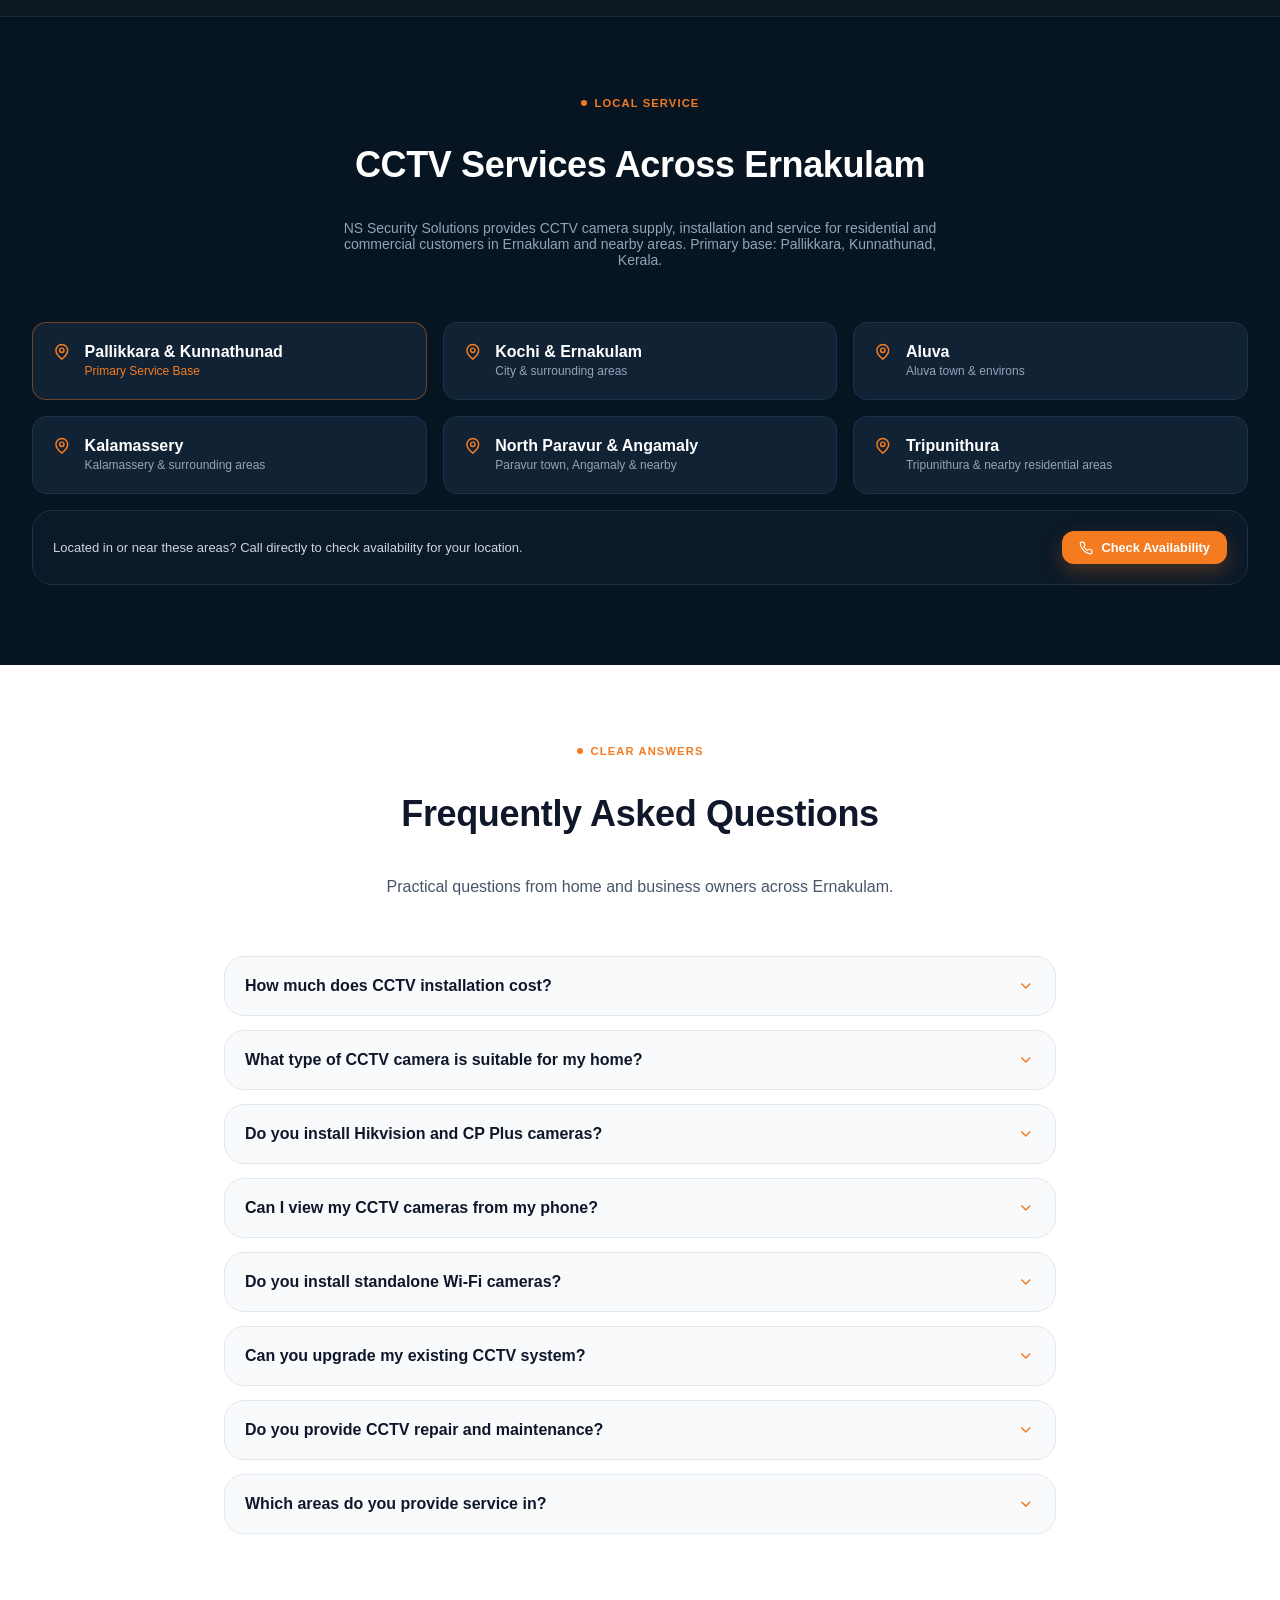
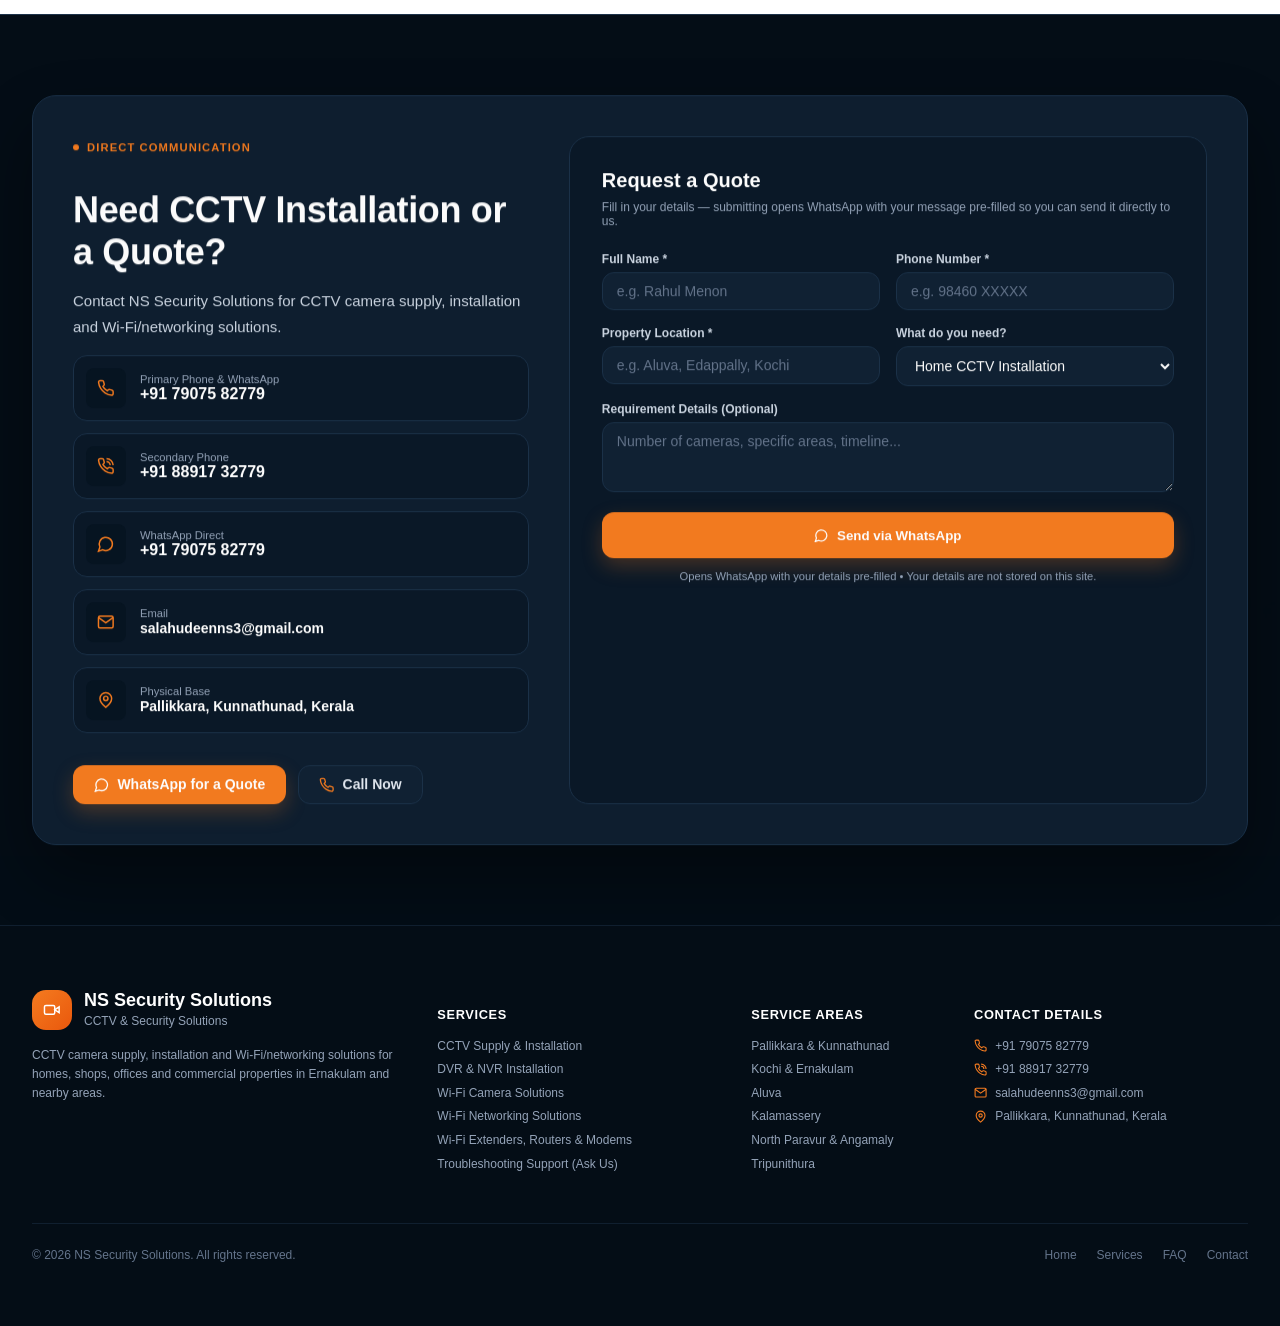
==== commit 8347dbd8: "first commit" ====
--- a/index.html
+++ b/index.html
@@ -154,7 +154,7 @@
       </div>
       <div>
         <div class="hero-image-card">
-          <img src="images/hero.webp" width="480" height="384" alt="CCTV technician installing a security camera on a residential property exterior in Kerala" loading="eager" fetchpriority="high">
+          <img src="images/hero.png" width="480" height="384" alt="CCTV technician installing a security camera on a residential property exterior in Kerala" loading="eager" fetchpriority="high">
           <div class="overlay"></div>
           <div class="hero-image-caption">
             <svg class="icon" style="color:var(--brand-orange);flex-shrink:0;margin-top:.15rem;"><use href="#i-shield-check"/></svg>
@@ -236,7 +236,7 @@
         <a class="btn btn-primary btn-md" style="margin-top:1rem;" href="https://wa.me/917907582779" target="_blank" rel="noopener noreferrer"><svg class="icon"><use href="#i-message-circle"/></svg>Get On-Site Advice on WhatsApp</a>
       </div>
       <div class="featured-image">
-        <img src="images/installation.webp" width="640" height="480" alt="CCTV technician configuring a DVR/NVR recorder inside a home or small business in Kerala" loading="lazy">
+        <img src="images/installation.png" width="640" height="480" alt="CCTV technician configuring a DVR/NVR recorder inside a home or small business in Kerala" loading="lazy">
         <div class="overlay"></div>
       </div>
     </div>
--- a/css/style.css
+++ b/css/style.css
@@ -306,3 +306,12 @@
   box-shadow: 0 10px 25px rgba(244,123,32,.4);
 }
 @media (min-width: 640px) { .whatsapp-float { bottom: 1.5rem; } }
+
+@keyframes wa-pulse-ring {
+  0%, 80%, 100% { box-shadow: 0 10px 25px rgba(244,123,32,.4), 0 0 0 0 rgba(244,123,32,0); }
+  40% { box-shadow: 0 10px 25px rgba(244,123,32,.4), 0 0 0 8px rgba(244,123,32,.18); }
+}
+.whatsapp-float { animation: wa-pulse-ring 4.5s ease-in-out infinite; }
+@media (prefers-reduced-motion: reduce) {
+  .whatsapp-float { animation: none; }
+}
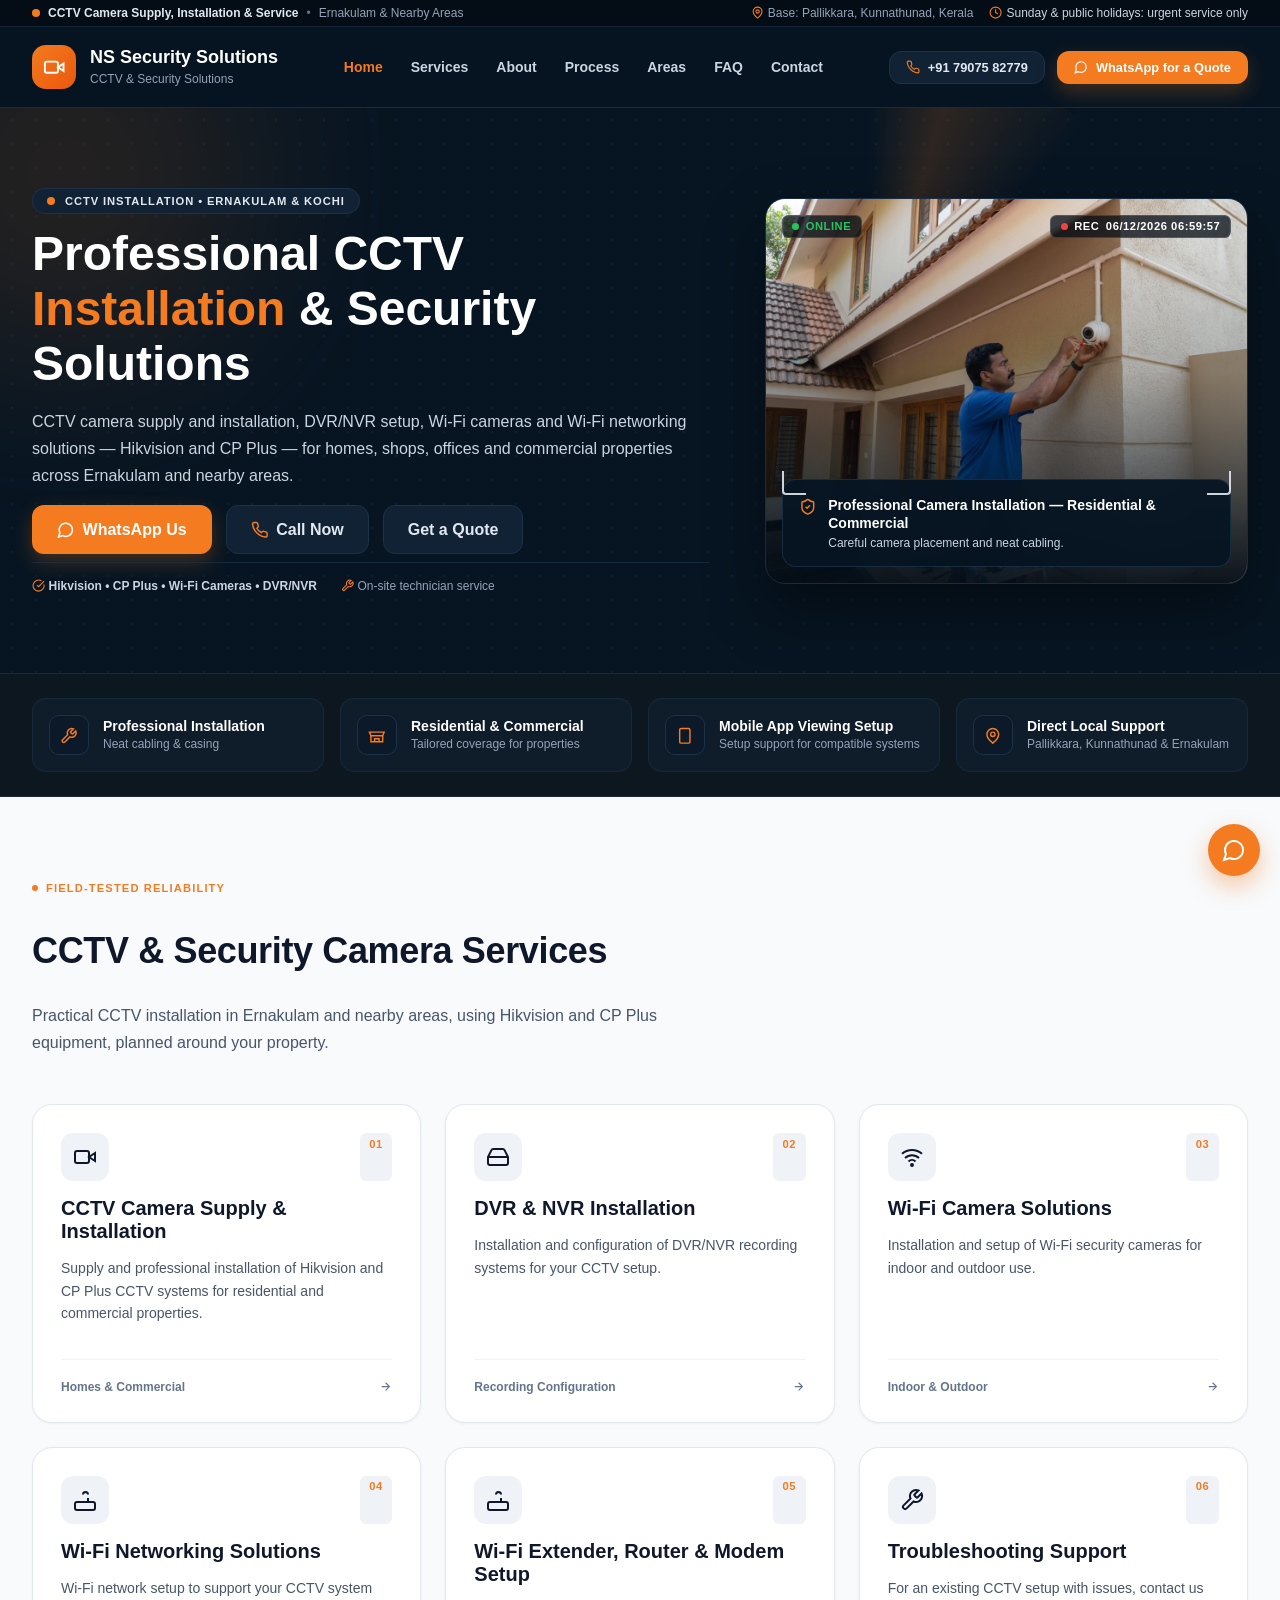
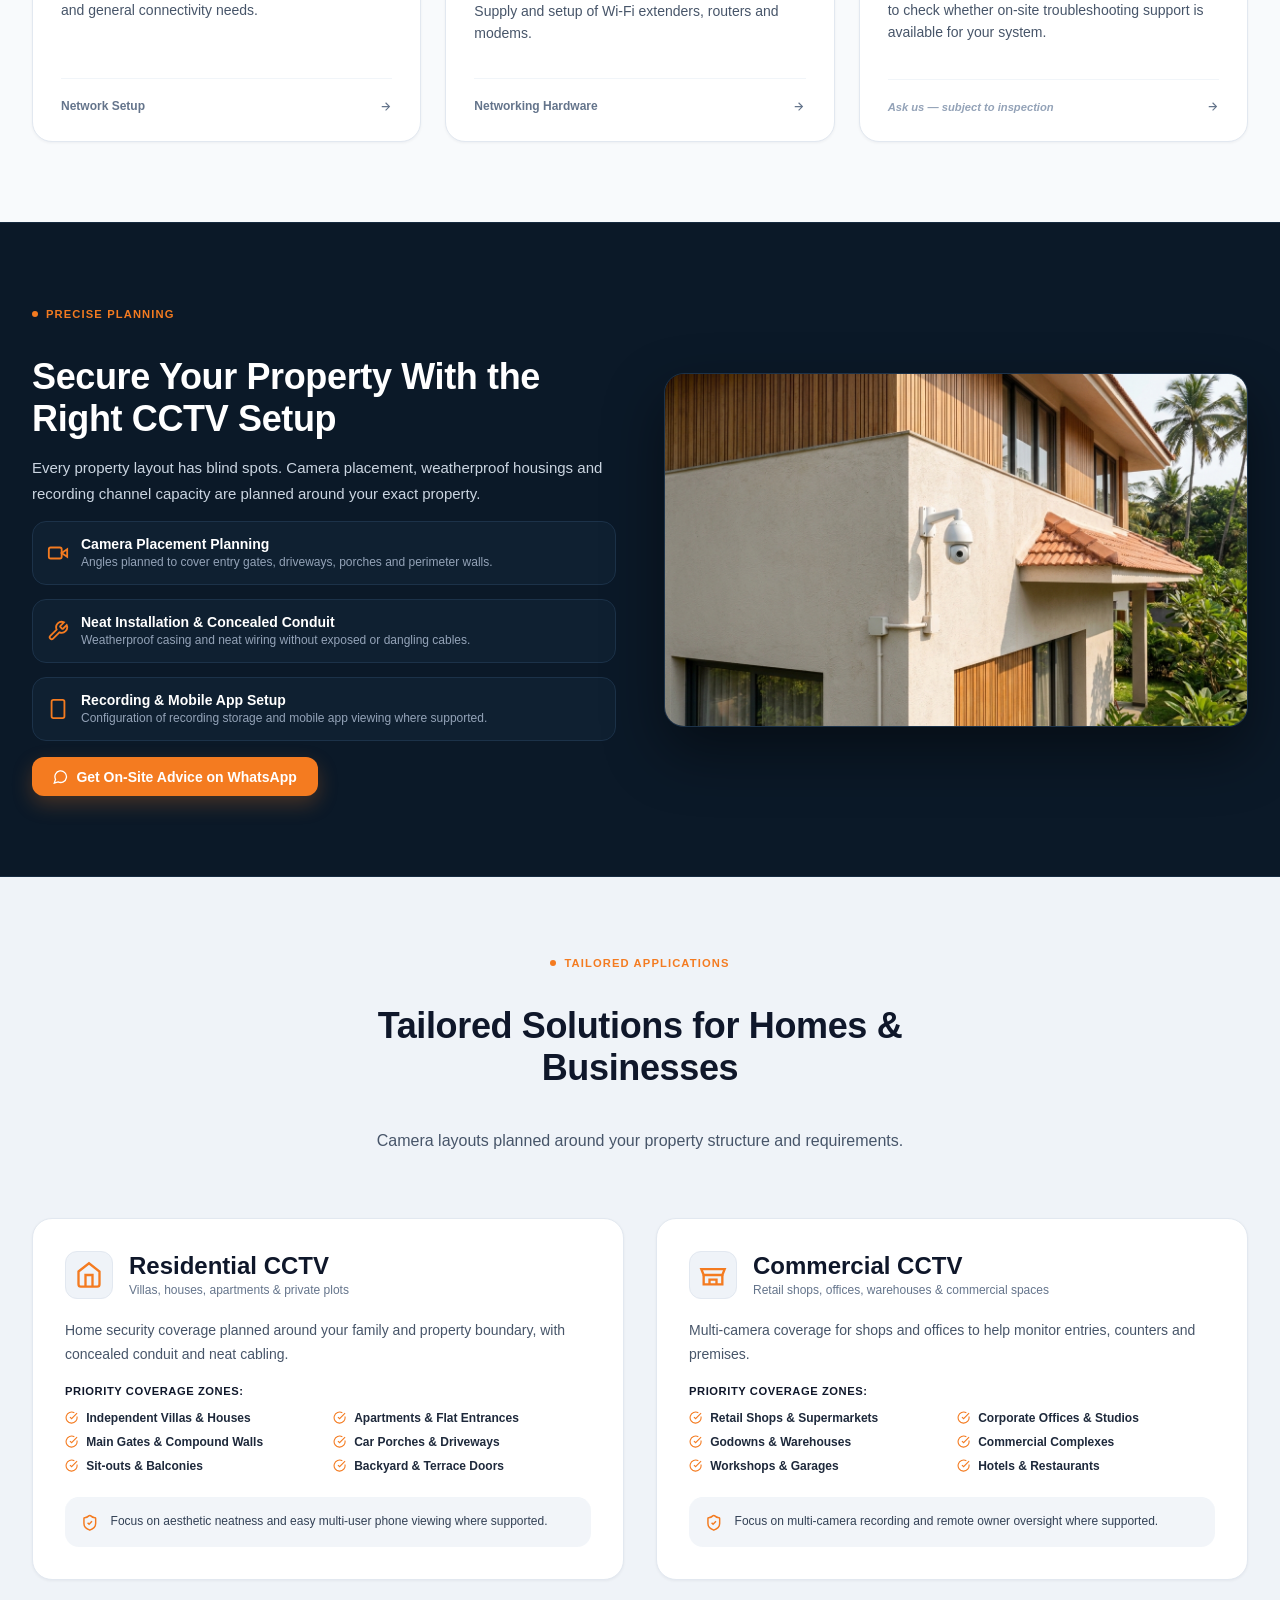
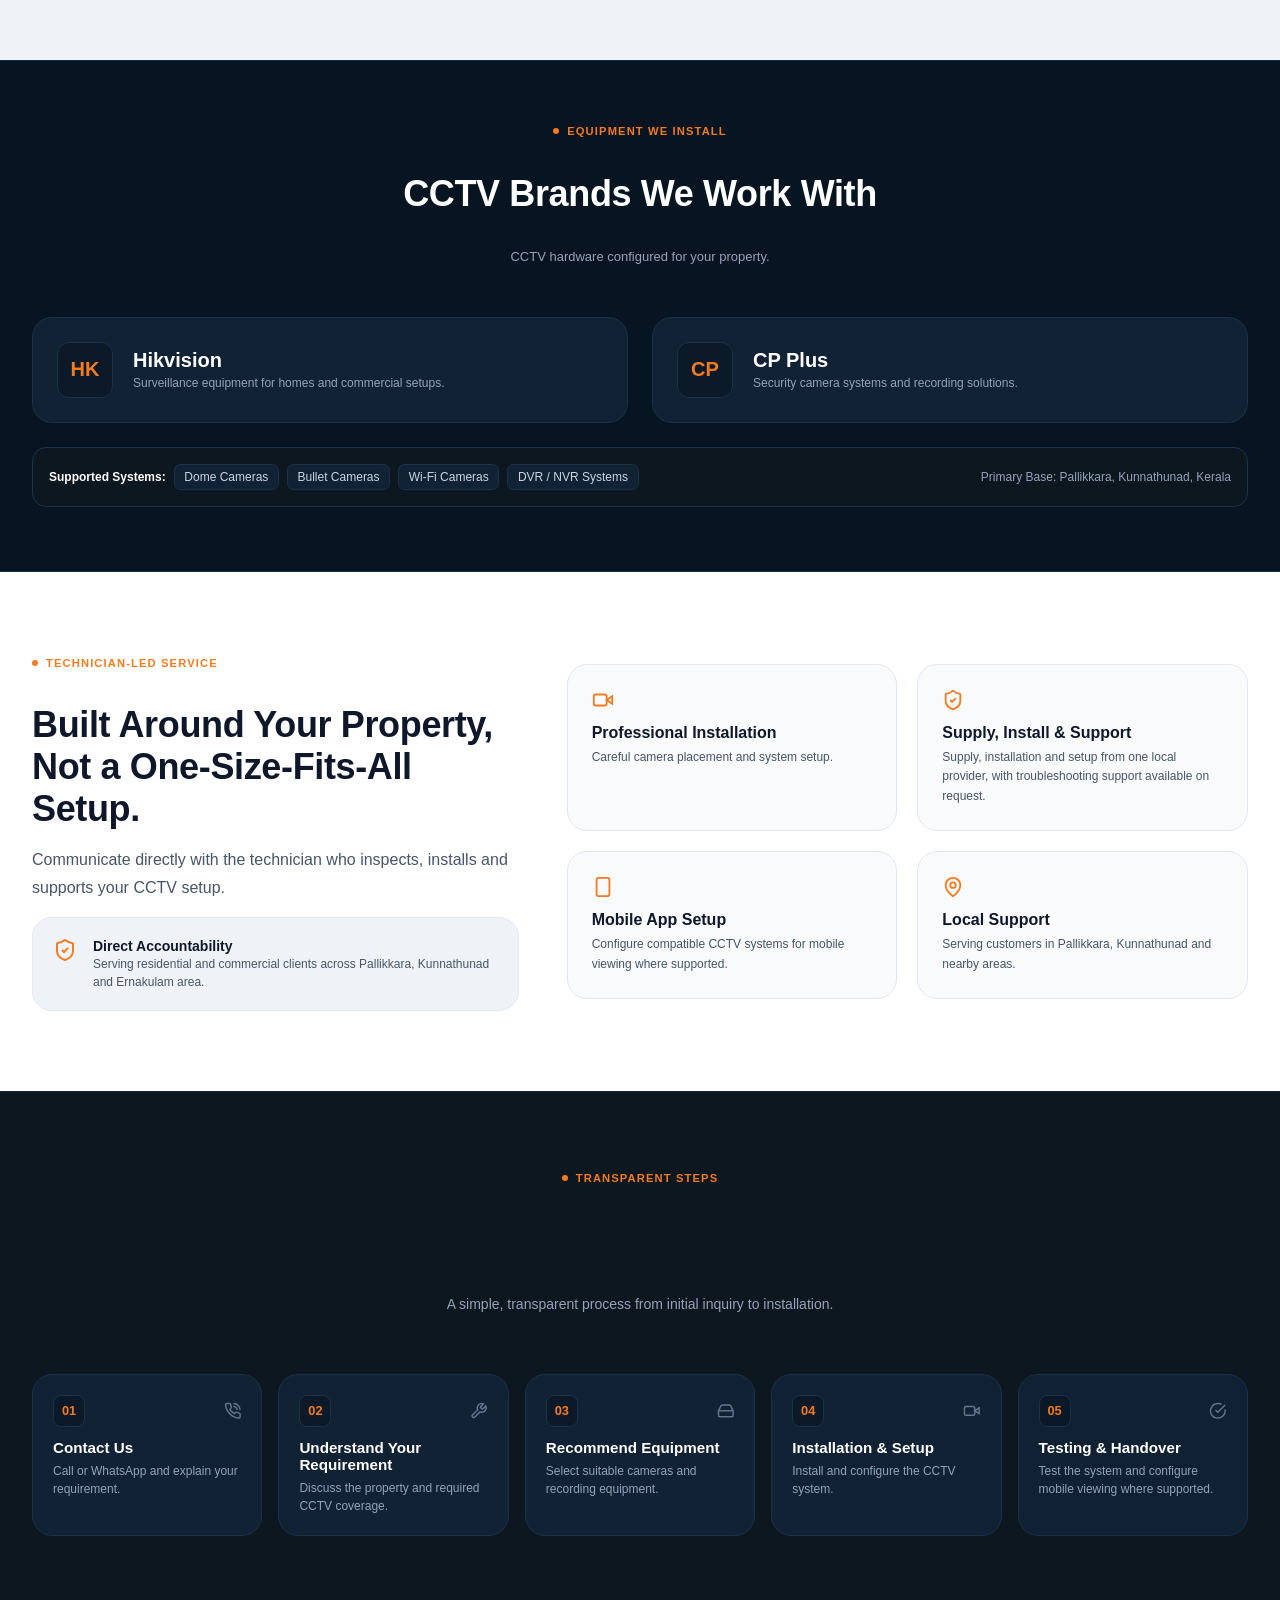
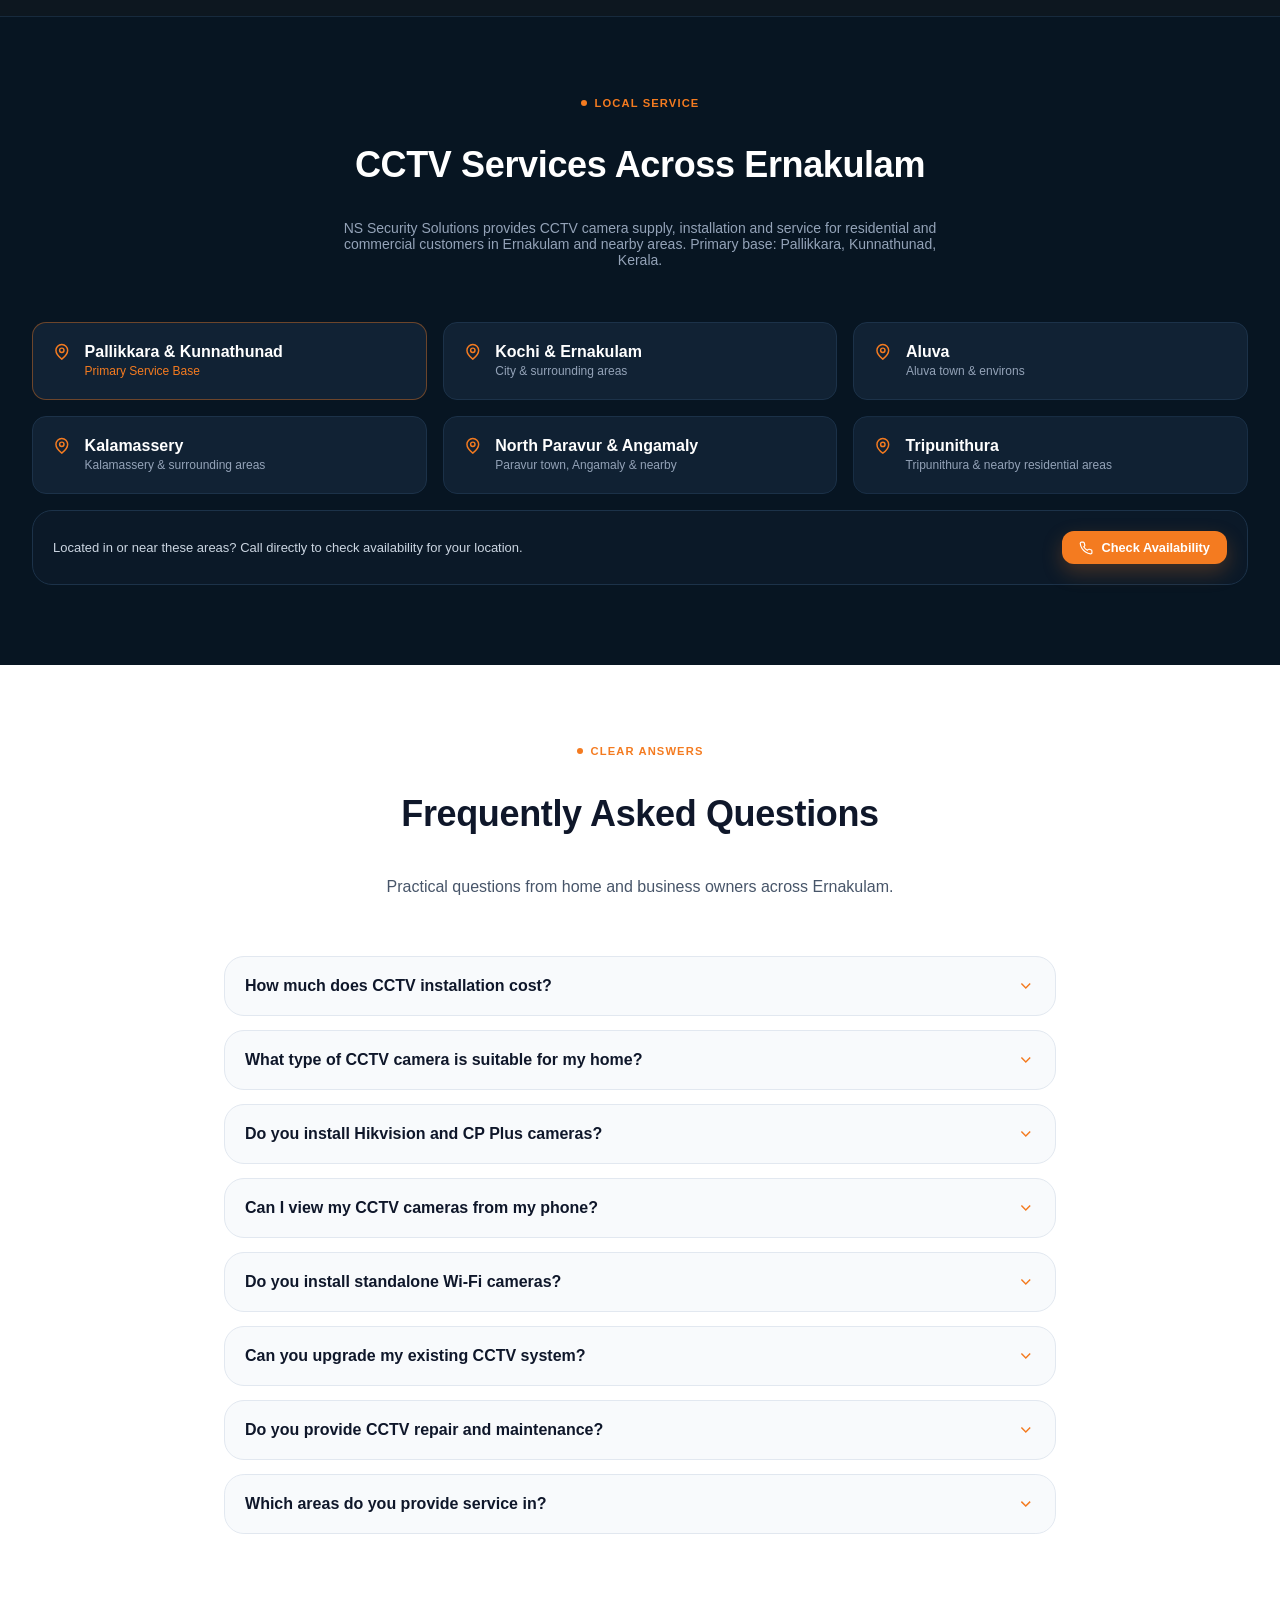
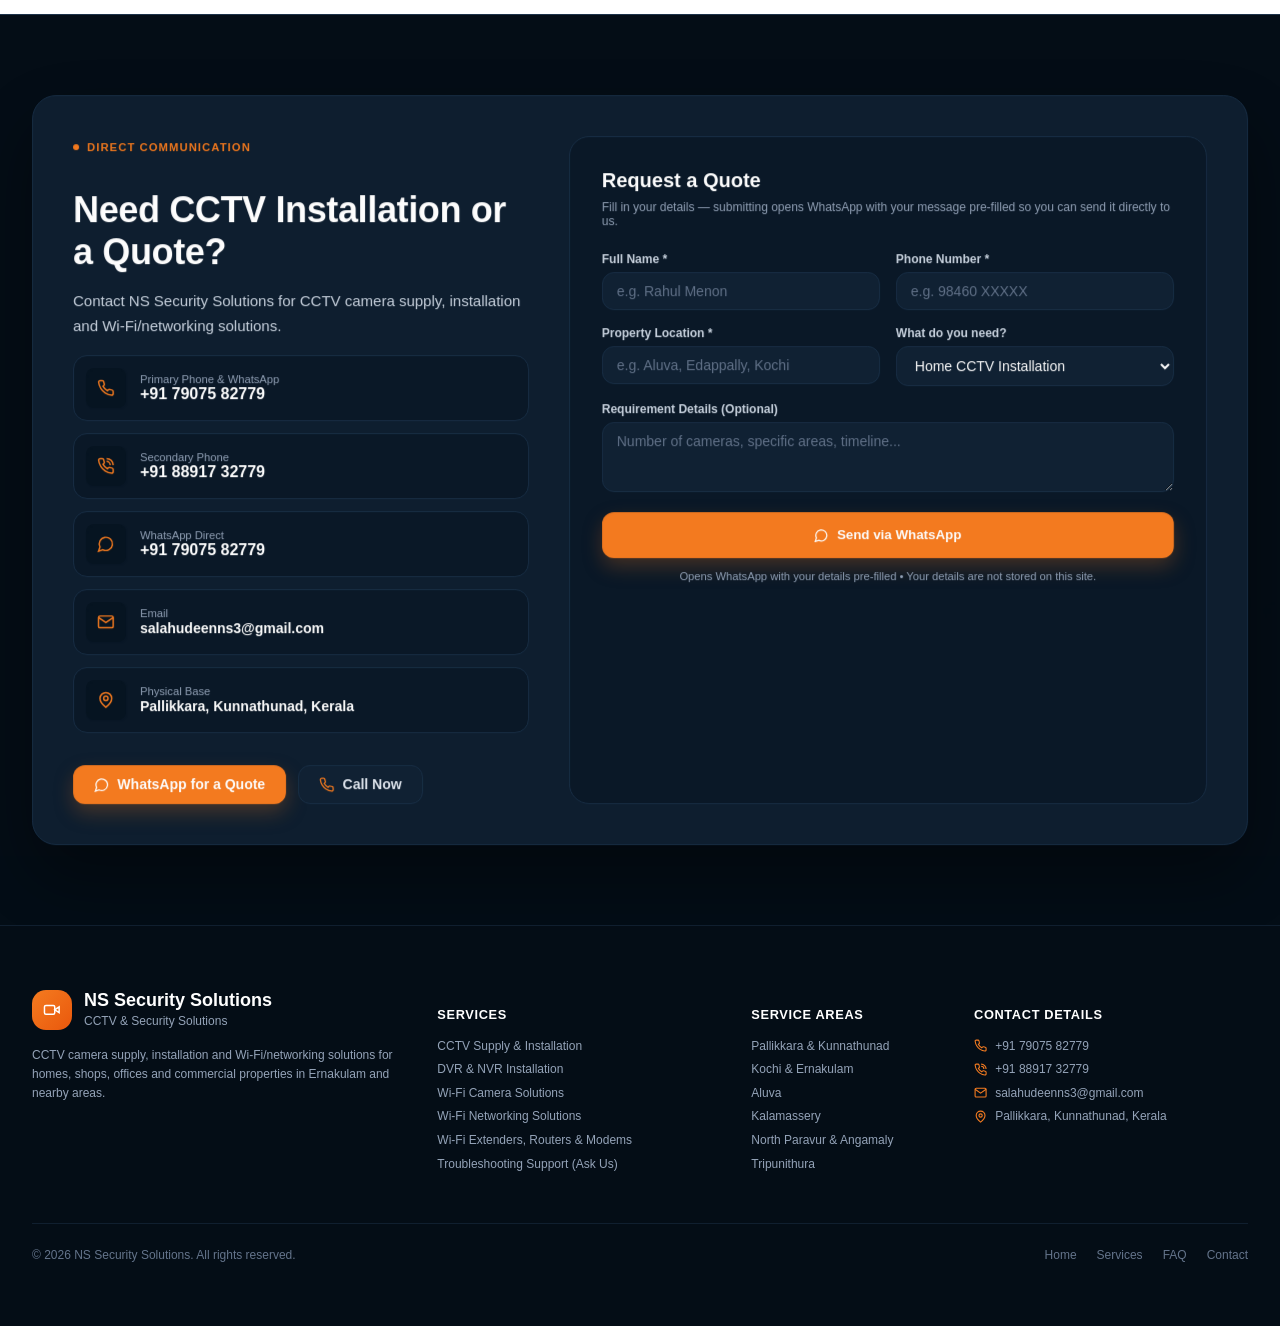
==== commit 10402957: "feat: add CCTV-themed hero animations (HUD overlay, radar sweep, cam-pan) and security-green accent " ====
--- a/index.html
+++ b/index.html
@@ -129,6 +129,9 @@
 
 <main>
 <section class="hero" id="home">
+  <div class="hero-bg-grid" aria-hidden="true"></div>
+  <div class="hero-bg-glow" aria-hidden="true"></div>
+  <div class="hero-radar" aria-hidden="true"></div>
   <div class="container">
     <div class="hero-grid">
       <div>
@@ -156,6 +159,15 @@
         <div class="hero-image-card">
           <img src="images/hero.png" width="480" height="384" alt="CCTV technician installing a security camera on a residential property exterior in Kerala" loading="eager" fetchpriority="high">
           <div class="overlay"></div>
+          <div class="hud-scanline" aria-hidden="true"></div>
+          <div class="hud-corners" aria-hidden="true">
+            <span class="hud-corner tl"></span>
+            <span class="hud-corner tr"></span>
+            <span class="hud-corner bl"></span>
+            <span class="hud-corner br"></span>
+          </div>
+          <div class="hud-badge hud-live" aria-hidden="true"><span class="hud-dot live"></span>ONLINE</div>
+          <div class="hud-badge hud-rec" aria-hidden="true"><span class="hud-dot rec"></span>REC <span id="hud-timestamp"></span></div>
           <div class="hero-image-caption">
             <svg class="icon" style="color:var(--brand-orange);flex-shrink:0;margin-top:.15rem;"><use href="#i-shield-check"/></svg>
             <div>
--- a/css/style.css
+++ b/css/style.css
@@ -6,6 +6,7 @@
   --brand-orange:#F47B20; --brand-orange-hover:#ea580c; --brand-orange-light:#fff4ed;
   --light-bg:#F8FAFC; --light-section:#EFF3F8; --light-border:#E2E8F0;
   --slate-body:#475569; --slate-heading:#0F172A;
+  --security-green:#22C55E; --security-red:#ef4444;
   --font-sans: 'Plus Jakarta Sans', sans-serif;
   --radius-lg: 1rem; --radius-xl: 1.25rem;
 }
@@ -65,6 +66,10 @@
 }
 .brand-name { font-weight: 800; font-size: 1.125rem; color: #fff; line-height: 1.2; }
 .brand-tag { font-size: .75rem; color: #94a3b8; font-weight: 500; }
+.brand-mark svg { transition: transform .5s ease; }
+@keyframes cam-pan { 0%, 100% { transform: rotate(0deg); } 25% { transform: rotate(-12deg); } 75% { transform: rotate(12deg); } }
+.brand:hover .brand-mark svg { animation: cam-pan .6s ease-in-out; }
+@media (prefers-reduced-motion: reduce) { .brand:hover .brand-mark svg { animation: none; } }
 
 .nav-links { display: none; gap: 1.75rem; font-size: .875rem; font-weight: 600; color: #cbd5e1; }
 .nav-links a:hover, .nav-links a.active { color: var(--brand-orange); }
@@ -111,7 +116,35 @@
 
 .hero { background: var(--navy-dark); padding: 2.5rem 0 4rem; overflow: hidden; }
 @media (min-width: 1024px) { .hero { padding: 5rem 0; } }
-.hero-grid { display: grid; gap: 3rem; align-items: center; }
+
+.hero-bg-grid {
+  position: absolute; inset: 0;
+  background-image: radial-gradient(var(--navy-border) 1px, transparent 1px);
+  background-size: 24px 24px;
+  opacity: .3;
+  pointer-events: none;
+}
+.hero-bg-glow {
+  position: absolute; top: -8rem; left: -8rem; width: 24rem; height: 24rem;
+  background: var(--brand-orange); opacity: .12; border-radius: 50%; filter: blur(90px);
+  pointer-events: none;
+}
+.hero-radar {
+  position: absolute; top: 45%; left: 68%; width: 40rem; height: 40rem;
+  transform: translate(-50%, -50%) rotate(0deg);
+  background: conic-gradient(from 0deg, transparent 0deg, rgba(244,123,32,.16) 16deg, transparent 42deg, transparent 360deg);
+  border-radius: 50%;
+  pointer-events: none;
+  animation: hero-radar-spin 16s linear infinite;
+}
+@keyframes hero-radar-spin {
+  from { transform: translate(-50%, -50%) rotate(0deg); }
+  to   { transform: translate(-50%, -50%) rotate(360deg); }
+}
+@media (prefers-reduced-motion: reduce) { .hero-radar { animation: none; } }
+@media (max-width: 767px) { .hero-radar { display: none; } }
+
+.hero-grid { position: relative; display: grid; gap: 3rem; align-items: center; }
 @media (min-width: 1024px) { .hero-grid { grid-template-columns: 7fr 5fr; gap: 3.5rem; } }
 .hero-badge {
   display: inline-flex; align-items: center; gap: .625rem; align-self: flex-start;
@@ -132,6 +165,45 @@
 .hero-image-card img { width: 100%; height: 24rem; object-fit: cover; }
 .hero-image-card .overlay { position: absolute; inset: 0; background: linear-gradient(to top, rgba(4,13,22,.95), rgba(4,13,22,.25) 55%, transparent); pointer-events: none; }
 .hero-image-caption { position: absolute; left: 1rem; right: 1rem; bottom: 1rem; background: rgba(7,21,34,.95); backdrop-filter: blur(8px); border: 1px solid rgba(28,50,73,.8); border-radius: .875rem; padding: 1rem; display: flex; gap: .75rem; }
+
+/* --- Hero image CCTV-monitor HUD overlay --- */
+.hud-scanline {
+  position: absolute; left: 0; right: 0; top: -35%; height: 35%; z-index: 1;
+  background: linear-gradient(to bottom, transparent, rgba(244,123,32,.18), transparent);
+  animation: hud-scan 4.5s linear infinite;
+  pointer-events: none;
+}
+@keyframes hud-scan { from { top: -35%; } to { top: 100%; } }
+@media (prefers-reduced-motion: reduce) { .hud-scanline { animation: none; display: none; } }
+
+.hud-corners { position: absolute; inset: 1rem; bottom: 5.5rem; z-index: 1; pointer-events: none; }
+.hud-corner { position: absolute; width: 1.5rem; height: 1.5rem; border-color: var(--brand-orange); opacity: .9; }
+.hud-corner.tl { top: 0; left: 0; border-top: 2px solid; border-left: 2px solid; border-radius: 4px 0 0 0; }
+.hud-corner.tr { top: 0; right: 0; border-top: 2px solid; border-right: 2px solid; border-radius: 0 4px 0 0; }
+.hud-corner.bl { bottom: 0; left: 0; border-bottom: 2px solid; border-left: 2px solid; border-radius: 0 0 0 4px; }
+.hud-corner.br { bottom: 0; right: 0; border-bottom: 2px solid; border-right: 2px solid; border-radius: 0 0 4px 0; }
+
+.hud-badge {
+  position: absolute; top: 1rem; z-index: 2;
+  display: flex; align-items: center; gap: .4rem;
+  background: rgba(4,13,22,.75); border: 1px solid rgba(255,255,255,.15);
+  padding: .3rem .6rem; border-radius: .4rem;
+  font-size: .7rem; font-weight: 700; letter-spacing: .05em;
+  font-variant-numeric: tabular-nums;
+}
+.hud-badge.hud-rec { right: 1rem; color: #fff; }
+.hud-badge.hud-live { left: 1rem; color: var(--security-green); }
+.hud-dot { width: 7px; height: 7px; border-radius: 50%; flex-shrink: 0; }
+.hud-dot.rec { background: var(--security-red); animation: hud-blink 1.4s steps(1) infinite; }
+.hud-dot.live { background: var(--security-green); animation: hud-live-pulse 2s ease-in-out infinite; }
+@keyframes hud-blink { 50% { opacity: .15; } }
+@keyframes hud-live-pulse {
+  0%, 100% { box-shadow: 0 0 0 0 rgba(34,197,94,.45); }
+  50% { box-shadow: 0 0 0 5px rgba(34,197,94,0); }
+}
+@media (prefers-reduced-motion: reduce) {
+  .hud-dot.rec, .hud-dot.live { animation: none; }
+}
 
 .trust-strip { background: var(--navy-charcoal); border-top: 1px solid rgba(28,50,73,.7); border-bottom: 1px solid rgba(28,50,73,.7); padding: 1.5rem 0; }
 .trust-grid { display: grid; gap: 1rem; grid-template-columns: 1fr; }
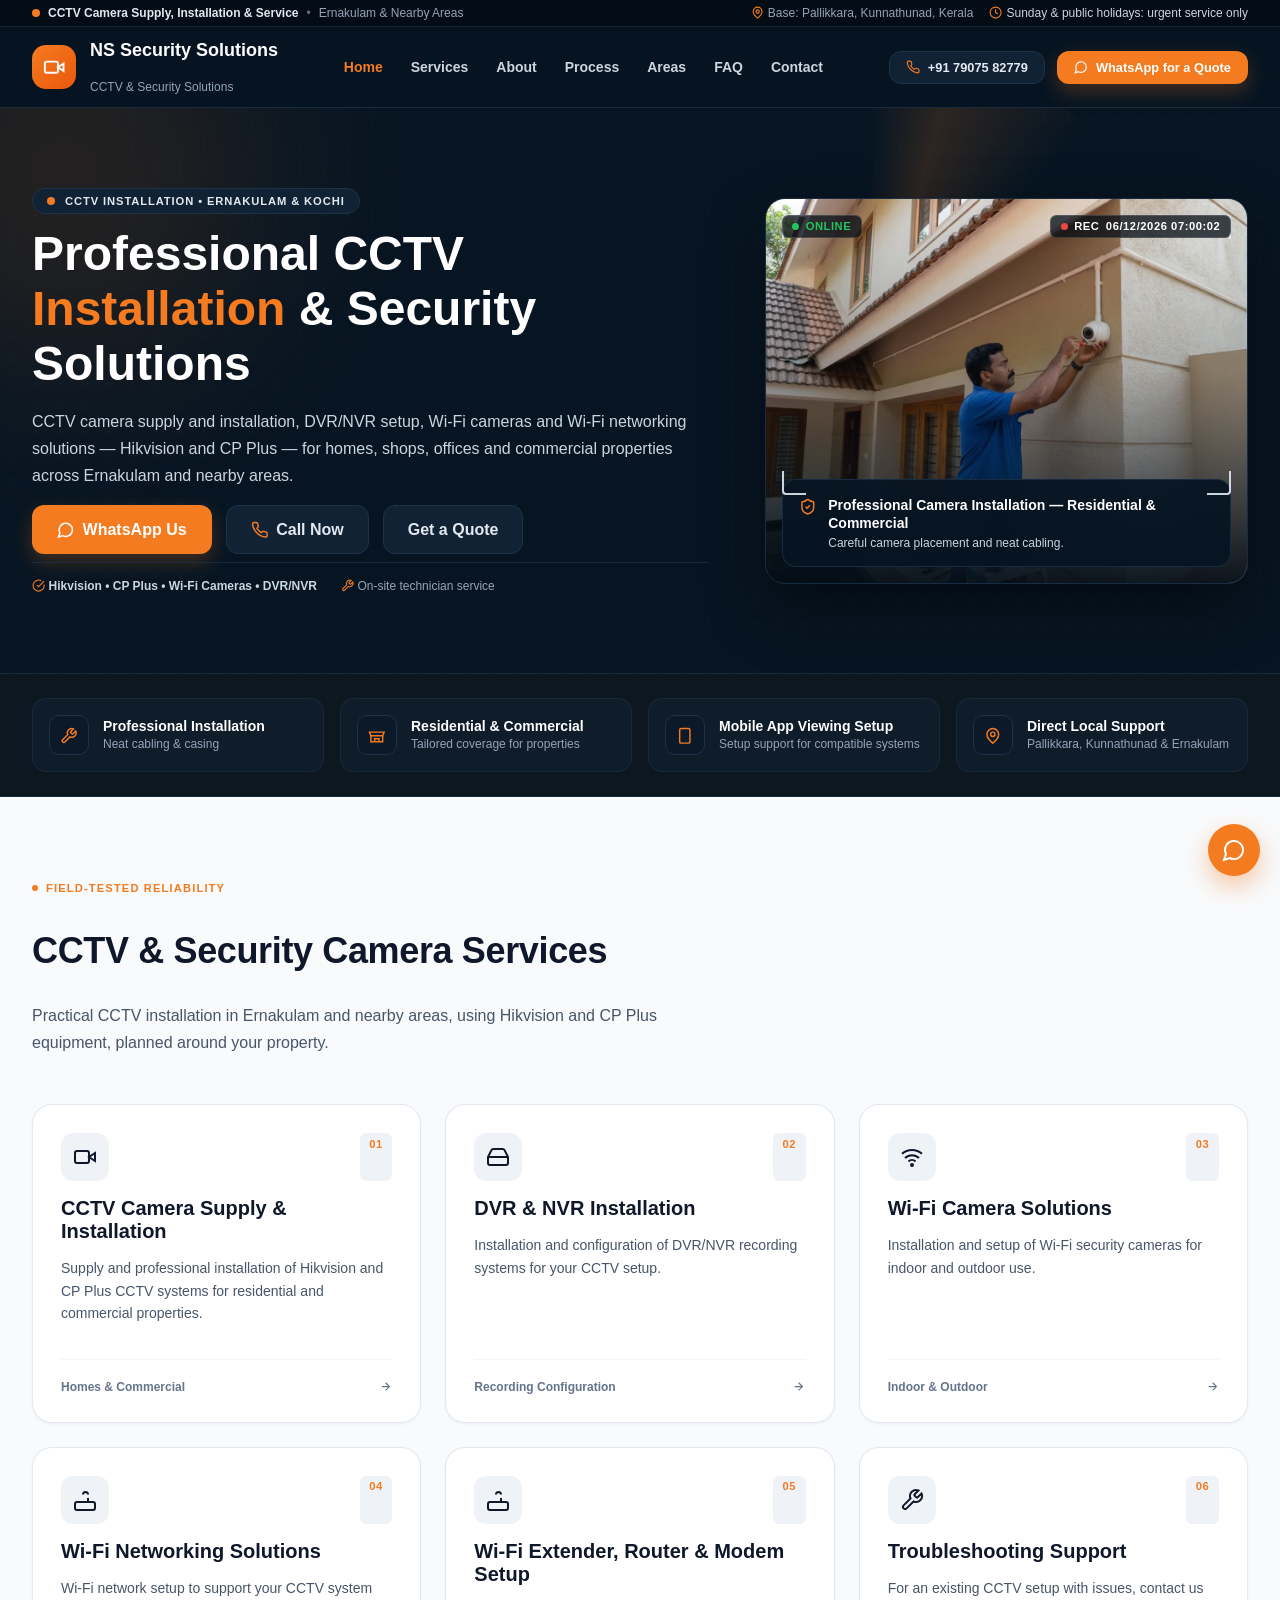
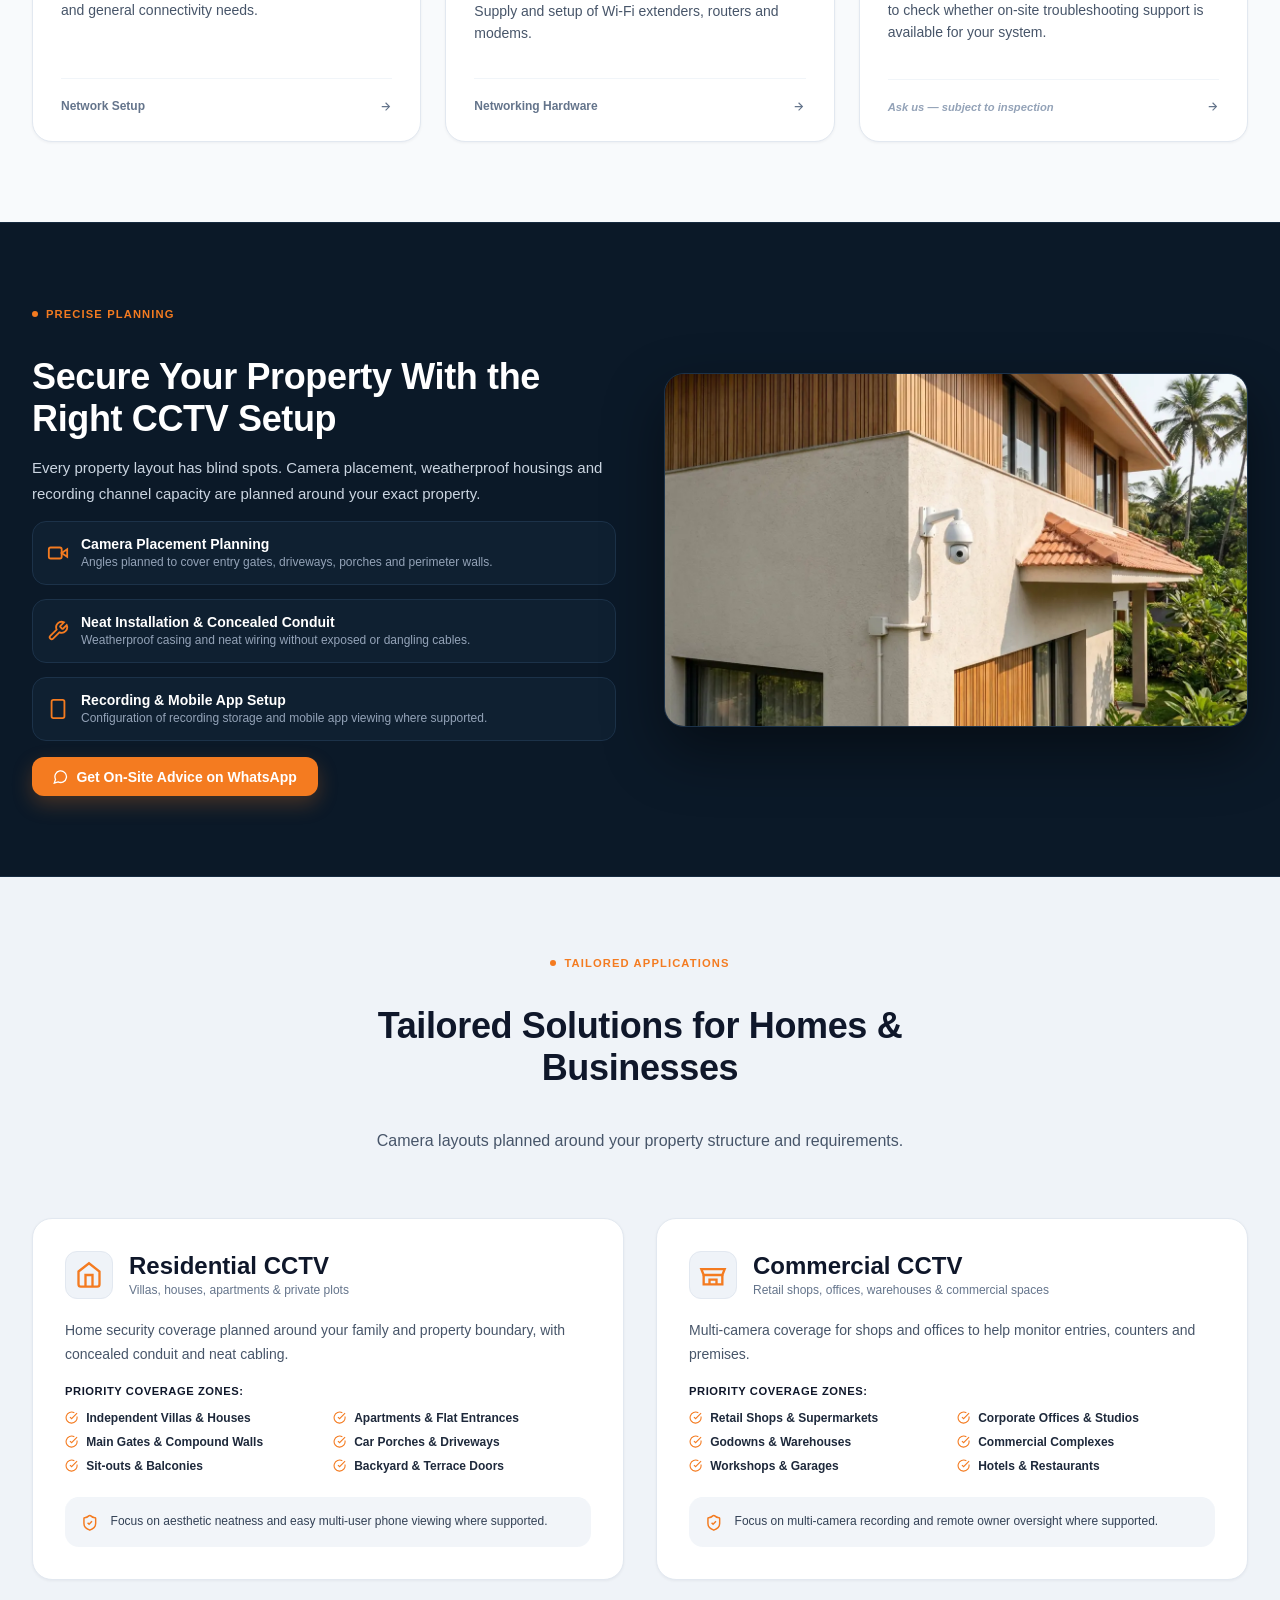
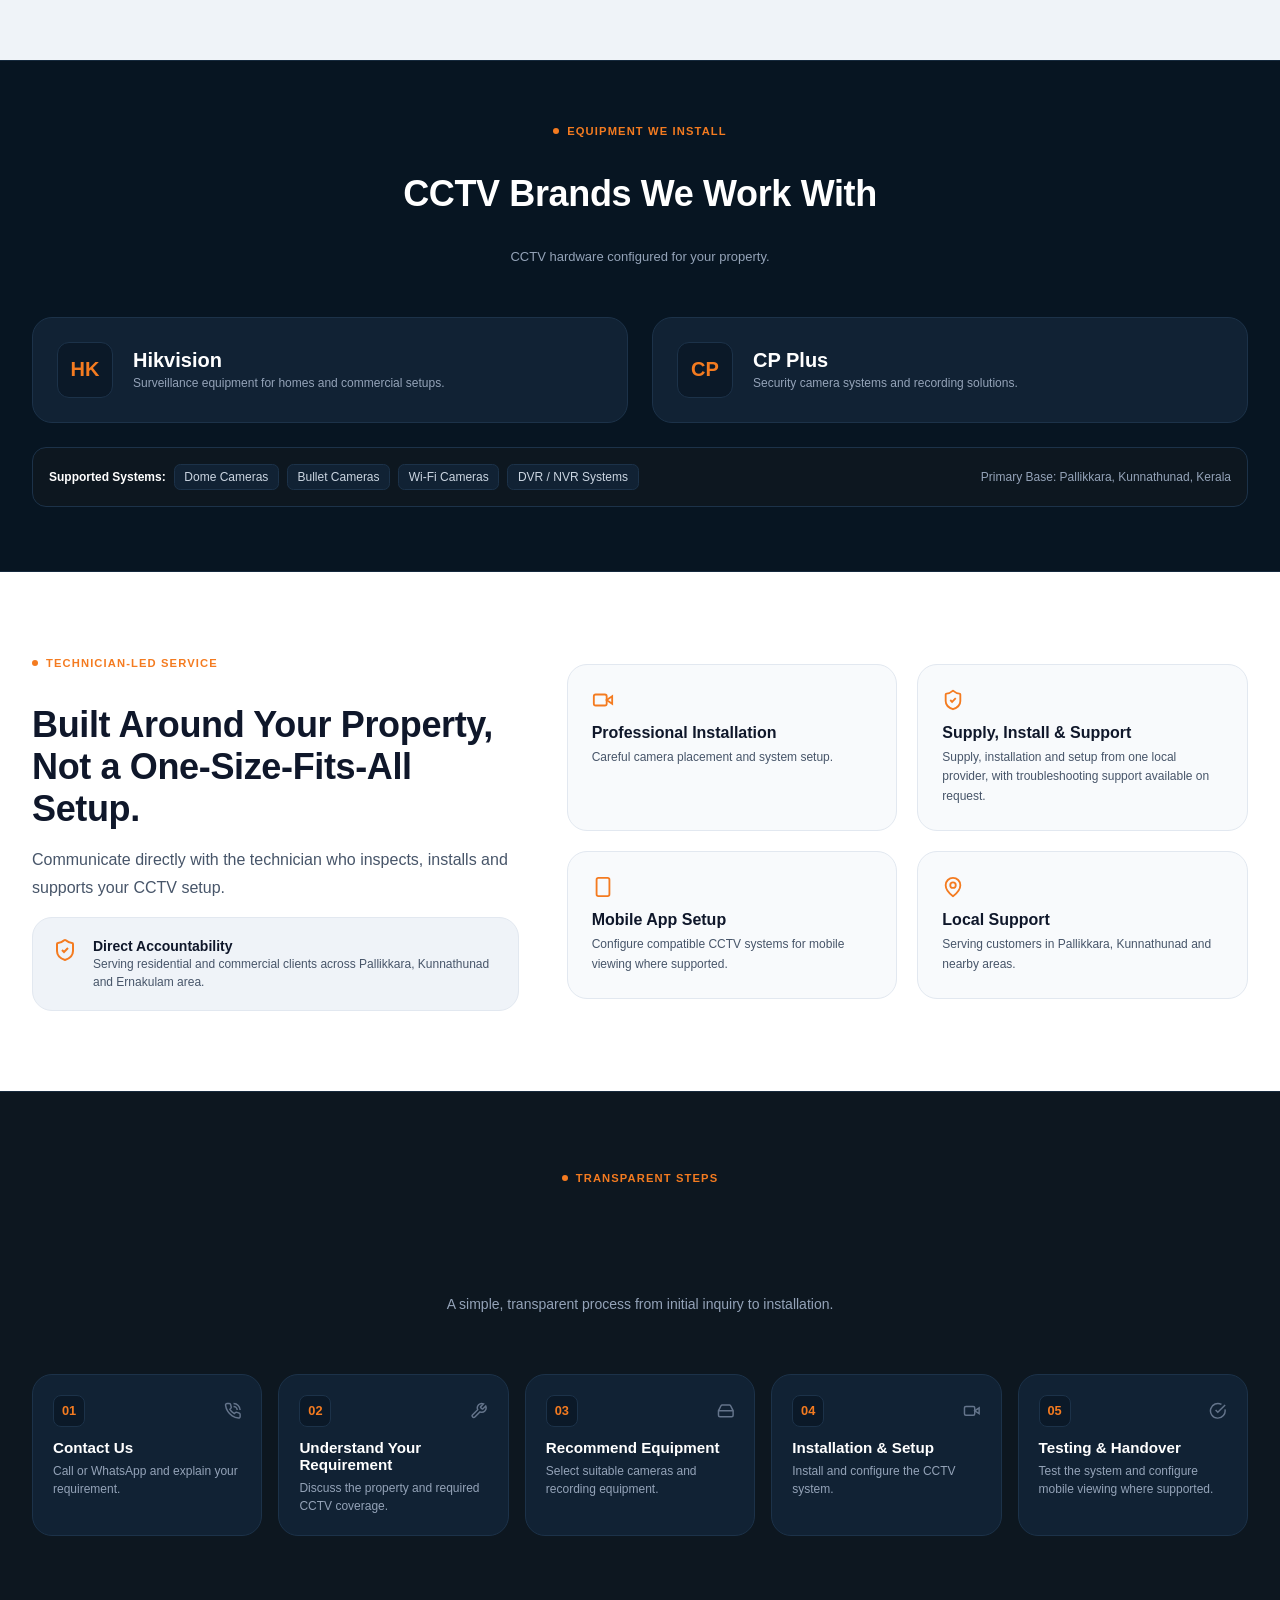
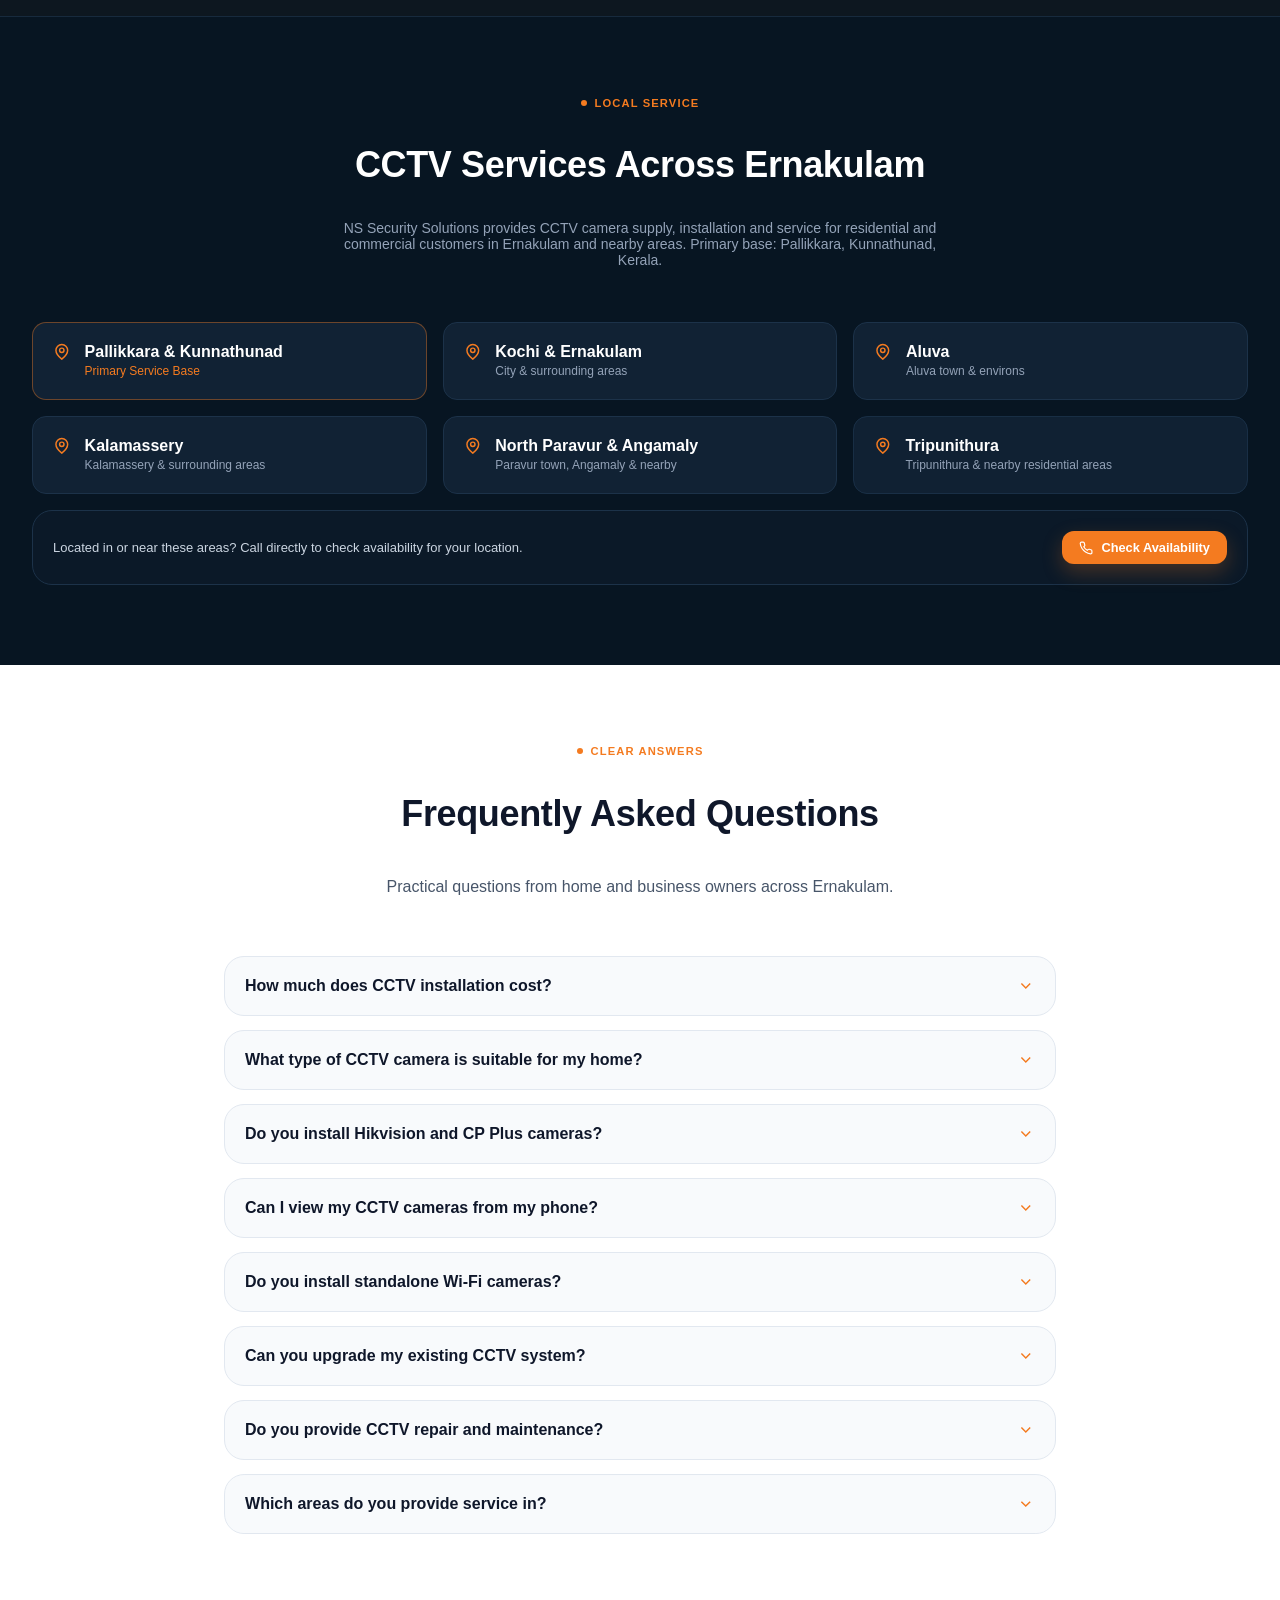
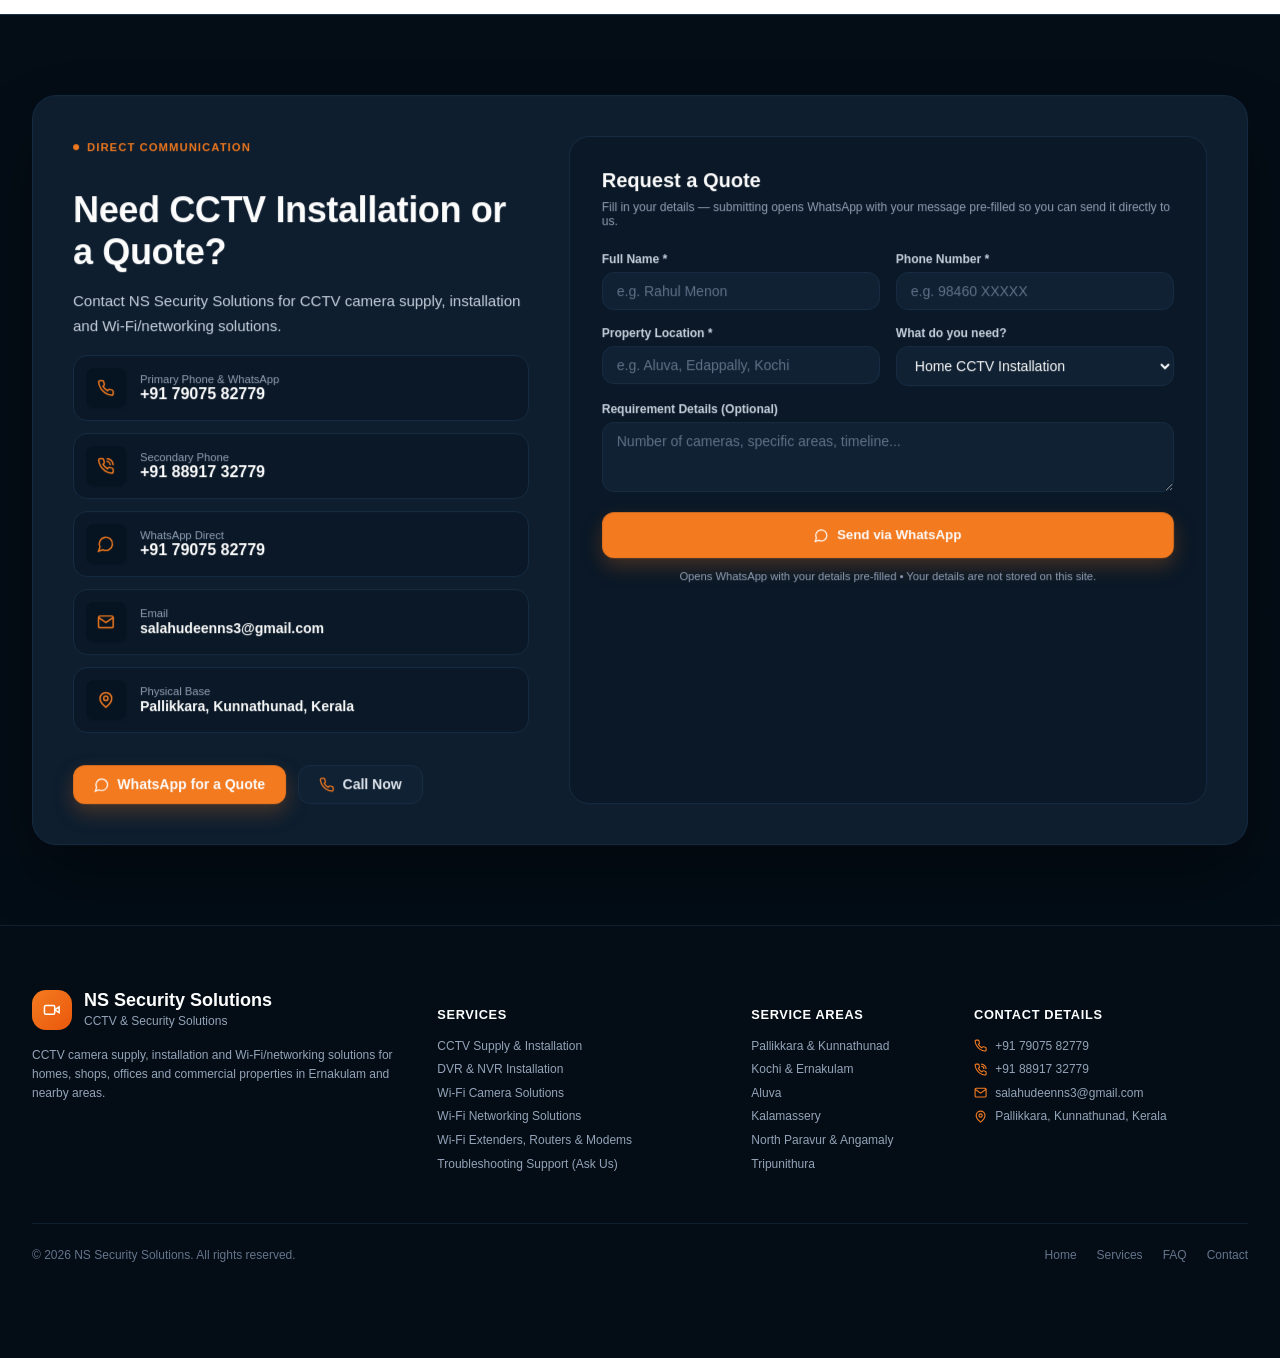
==== commit c9e2d759: "feat: add scroll-tracking watch-cam widget; fix footer overlap and compress hero photos - Fixed badg" ====
--- a/index.html
+++ b/index.html
@@ -71,7 +71,7 @@
   <div class="container">
     <a class="brand" href="#home">
       <span class="brand-mark"><svg class="icon" style="width:1.4rem;height:1.4rem;"><use href="#i-video"/></svg></span>
-      <span>
+      <span class="brand-text">
         <span class="brand-name">NS Security Solutions</span><br>
         <span class="brand-tag">CCTV &amp; Security Solutions</span>
       </span>
@@ -157,7 +157,7 @@
       </div>
       <div>
         <div class="hero-image-card">
-          <img src="images/hero.png" width="480" height="384" alt="CCTV technician installing a security camera on a residential property exterior in Kerala" loading="eager" fetchpriority="high">
+          <img src="images/hero.webp" width="480" height="384" alt="CCTV technician installing a security camera on a residential property exterior in Kerala" loading="eager" fetchpriority="high">
           <div class="overlay"></div>
           <div class="hud-scanline" aria-hidden="true"></div>
           <div class="hud-corners" aria-hidden="true">
@@ -248,7 +248,7 @@
         <a class="btn btn-primary btn-md" style="margin-top:1rem;" href="https://wa.me/917907582779" target="_blank" rel="noopener noreferrer"><svg class="icon"><use href="#i-message-circle"/></svg>Get On-Site Advice on WhatsApp</a>
       </div>
       <div class="featured-image">
-        <img src="images/installation.png" width="640" height="480" alt="CCTV technician configuring a DVR/NVR recorder inside a home or small business in Kerala" loading="lazy">
+        <img src="images/installation.webp" width="640" height="480" alt="CCTV technician configuring a DVR/NVR recorder inside a home or small business in Kerala" loading="lazy">
         <div class="overlay"></div>
       </div>
     </div>
@@ -459,6 +459,18 @@
   <svg class="icon" style="width:1.5rem;height:1.5rem;"><use href="#i-message-circle"/></svg>
 </a>
 
+<div class="watch-cam" id="watch-cam" aria-hidden="true">
+  <span class="watch-cam-dot"></span>
+  <svg viewBox="0 0 64 64" width="40" height="40">
+    <rect x="27" y="4" width="10" height="10" rx="2" fill="#1c3249"/>
+    <g id="watch-cam-head">
+      <rect x="10" y="18" width="38" height="20" rx="10" fill="#112234" stroke="#F47B20" stroke-width="2"/>
+      <circle cx="44" cy="28" r="7" fill="#040D16" stroke="#F47B20" stroke-width="2"/>
+      <circle cx="44" cy="28" r="2.6" fill="#F47B20"/>
+    </g>
+  </svg>
+</div>
+
 <footer class="site-footer">
   <div class="container">
     <div class="footer-grid">
--- a/css/style.css
+++ b/css/style.css
@@ -58,7 +58,10 @@
 .site-header.is-scrolled { box-shadow: 0 8px 24px rgba(0,0,0,.35); background: rgba(4,13,22,.97); }
 .site-header .container { height: 5rem; display: flex; align-items: center; justify-content: space-between; gap: 1rem; }
 
-.brand { display: flex; align-items: center; gap: .875rem; }
+.brand { display: flex; align-items: center; gap: .875rem; min-width: 0; }
+.brand-text { min-width: 0; overflow: hidden; }
+.brand-name, .brand-tag { display: block; white-space: nowrap; overflow: hidden; text-overflow: ellipsis; }
+.header-ctas { flex-shrink: 0; }
 .brand-mark {
   width: 2.75rem; height: 2.75rem; border-radius: .875rem;
   background: linear-gradient(135deg, var(--brand-orange), var(--brand-orange-hover));
@@ -351,8 +354,9 @@
 .form-note { font-size: .7rem; color: #94a3b8; text-align: center; margin-top: .75rem; }
 
 /* --- Footer --- */
-.site-footer { background: var(--navy-darkest); color: #94a3b8; padding: 4rem 0 6rem; border-top: 1px solid rgba(28,50,73,.5); }
-@media (min-width: 640px) { .site-footer { padding-bottom: 4rem; } }
+.site-footer { background: var(--navy-darkest); color: #94a3b8; padding: 4rem 0 9.5rem; border-top: 1px solid rgba(28,50,73,.5); }
+@media (min-width: 640px) { .site-footer { padding-bottom: 6rem; } }
+@media (min-width: 1400px) { .site-footer { padding-bottom: 4rem; } }
 .footer-grid { display: grid; gap: 2.5rem; grid-template-columns: 1fr; padding-bottom: 3rem; }
 @media (min-width: 768px) { .footer-grid { grid-template-columns: 1fr 1fr; } }
 @media (min-width: 1024px) { .footer-grid { grid-template-columns: 4fr 3fr 2fr 3fr; } }
@@ -387,3 +391,30 @@
 @media (prefers-reduced-motion: reduce) {
   .whatsapp-float { animation: none; }
 }
+
+/* --- Watching camera: fixed badge whose head swivels with scroll direction --- */
+.watch-cam {
+  position: fixed; top: 7rem; left: 1.25rem; z-index: 44;
+  width: 3rem; height: 3rem; border-radius: 50%;
+  background: rgba(4,13,22,.85); border: 1px solid var(--navy-border);
+  display: flex; align-items: center; justify-content: center;
+  opacity: 0; transform: scale(.8); pointer-events: none;
+  transition: opacity .4s ease, transform .4s ease;
+  box-shadow: 0 10px 25px rgba(0,0,0,.35);
+}
+.watch-cam.is-visible { opacity: 1; transform: scale(1); }
+.watch-cam svg { width: 2.25rem; height: 2.25rem; }
+.watch-cam-dot {
+  position: absolute; top: .35rem; right: .45rem; width: 6px; height: 6px;
+  border-radius: 50%; background: var(--security-red);
+  animation: hud-blink 1.4s steps(1) infinite;
+}
+#watch-cam-head { transition: none; }
+@media (max-width: 639px) {
+  .watch-cam { top: auto; bottom: 5.5rem; left: 1rem; width: 2.5rem; height: 2.5rem; }
+  .watch-cam svg { width: 1.9rem; height: 1.9rem; }
+}
+@media (prefers-reduced-motion: reduce) {
+  .watch-cam-dot { animation: none; }
+  .watch-cam { transition: opacity .01s linear; }
+}
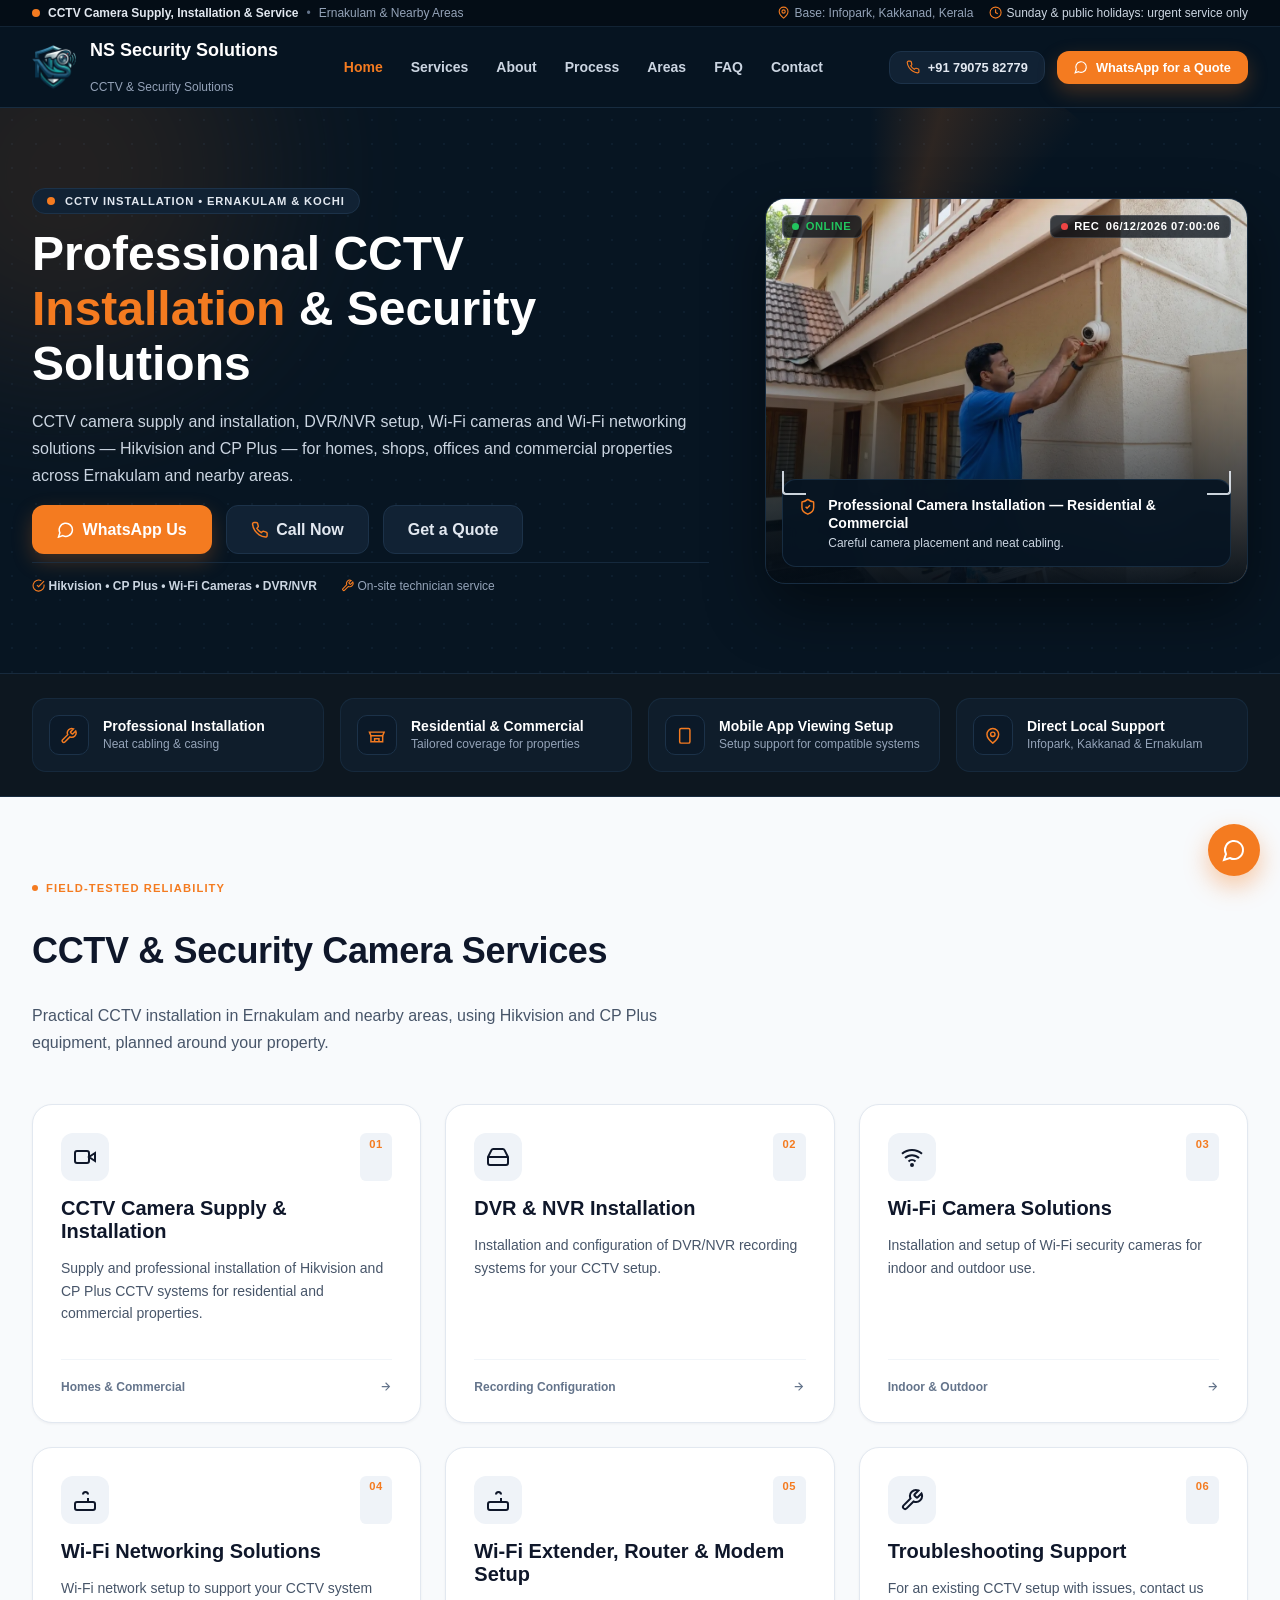
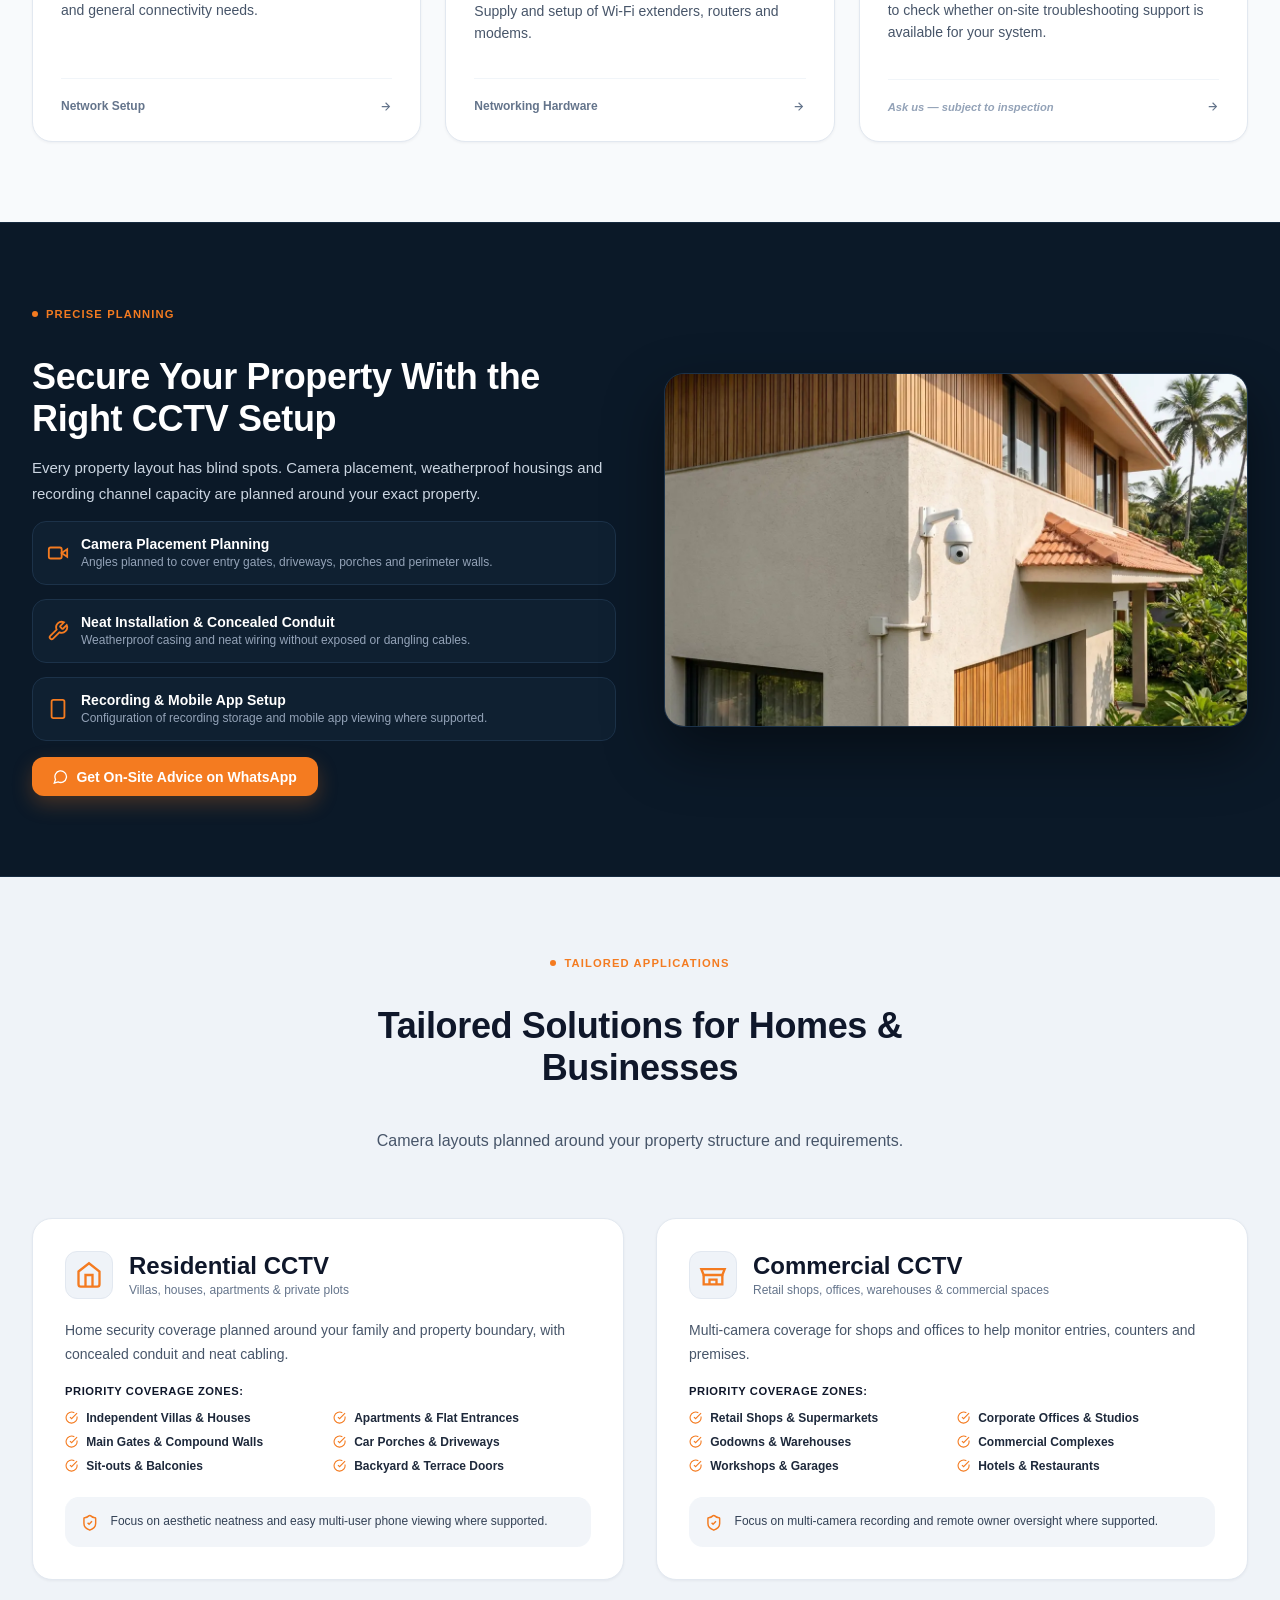
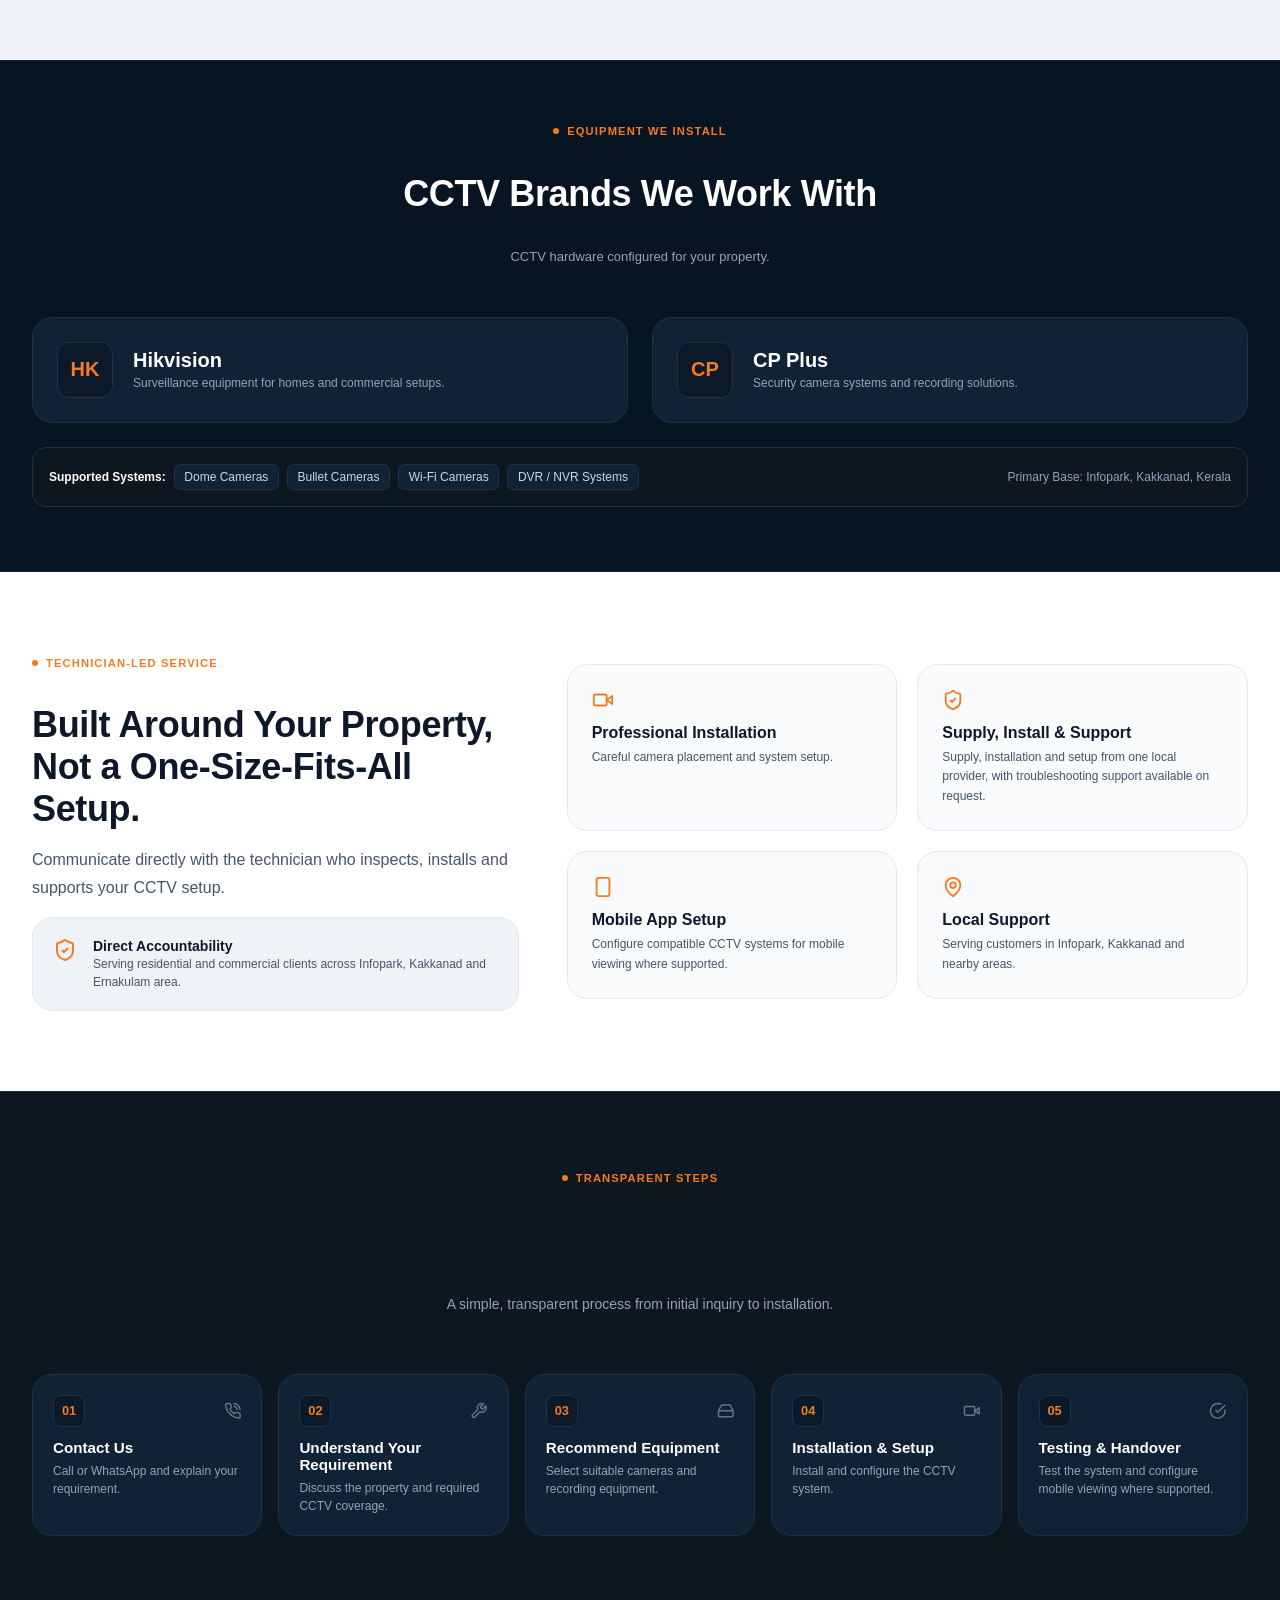
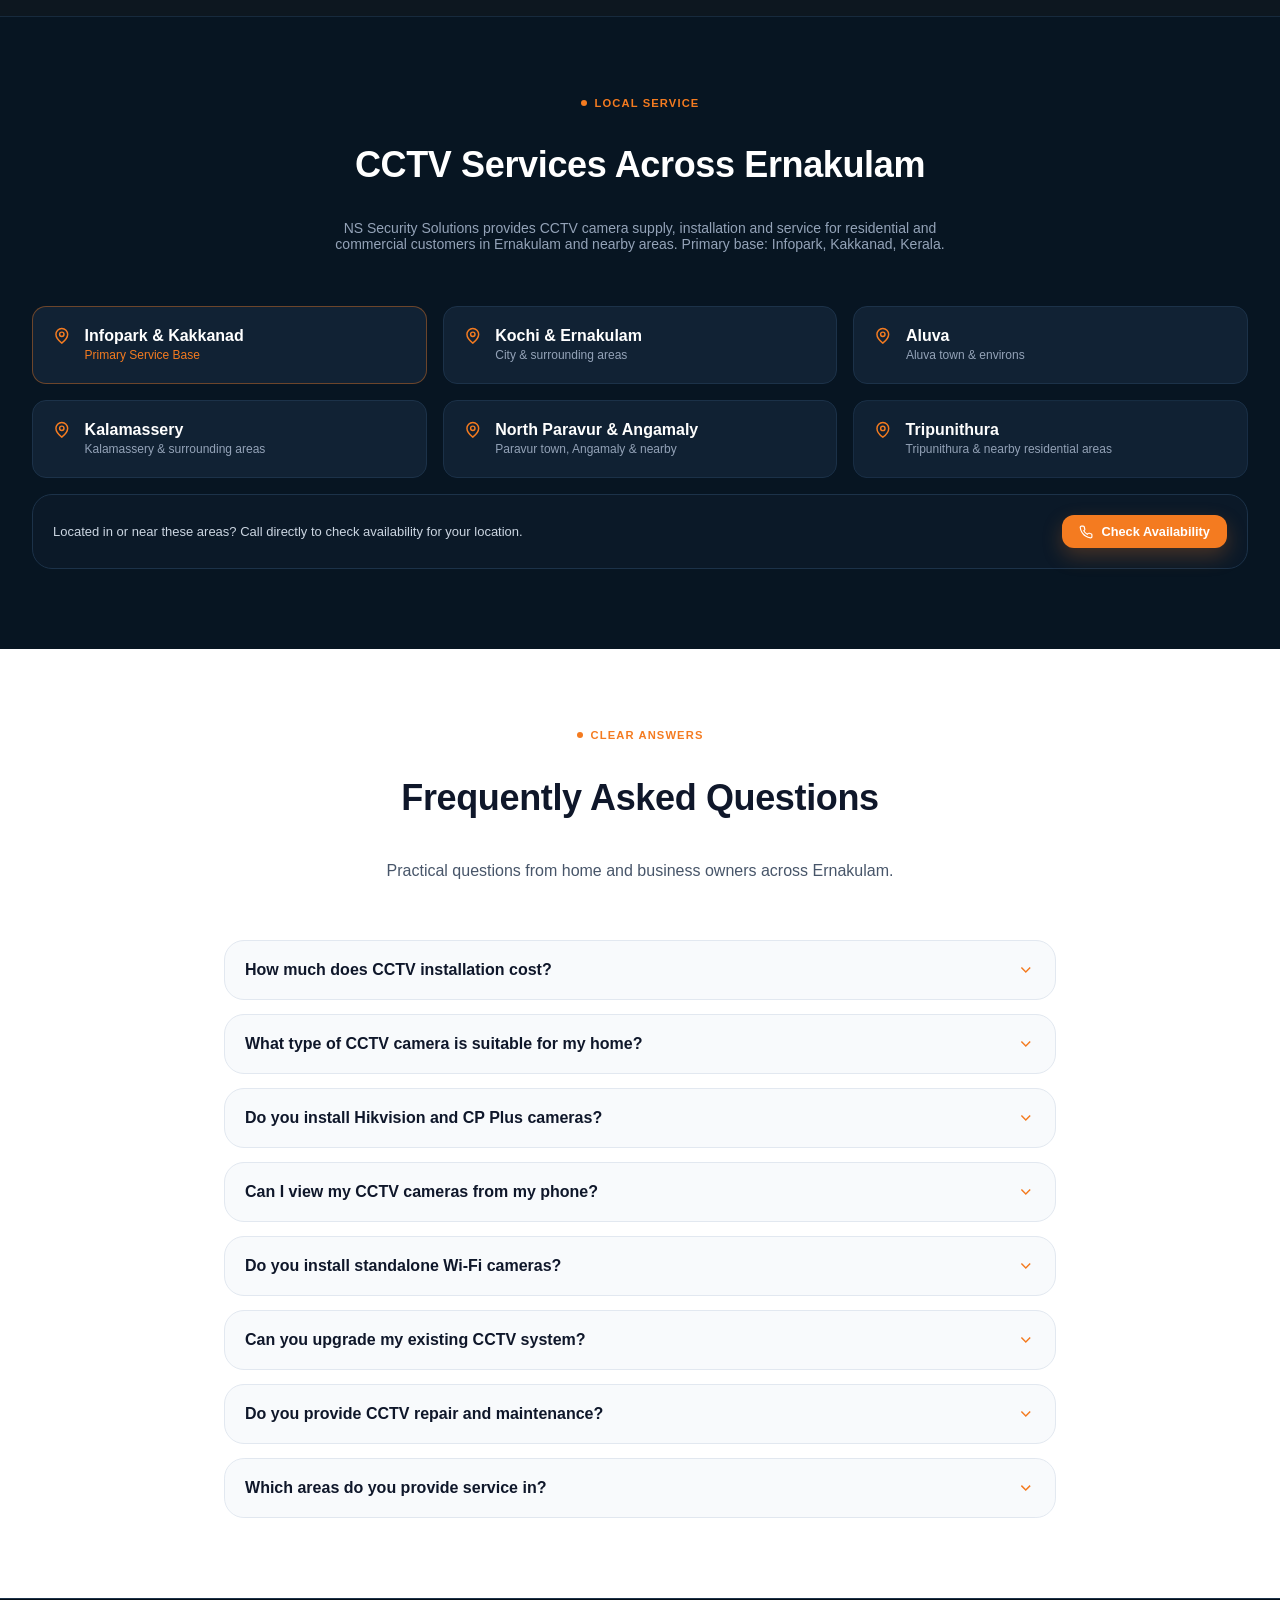
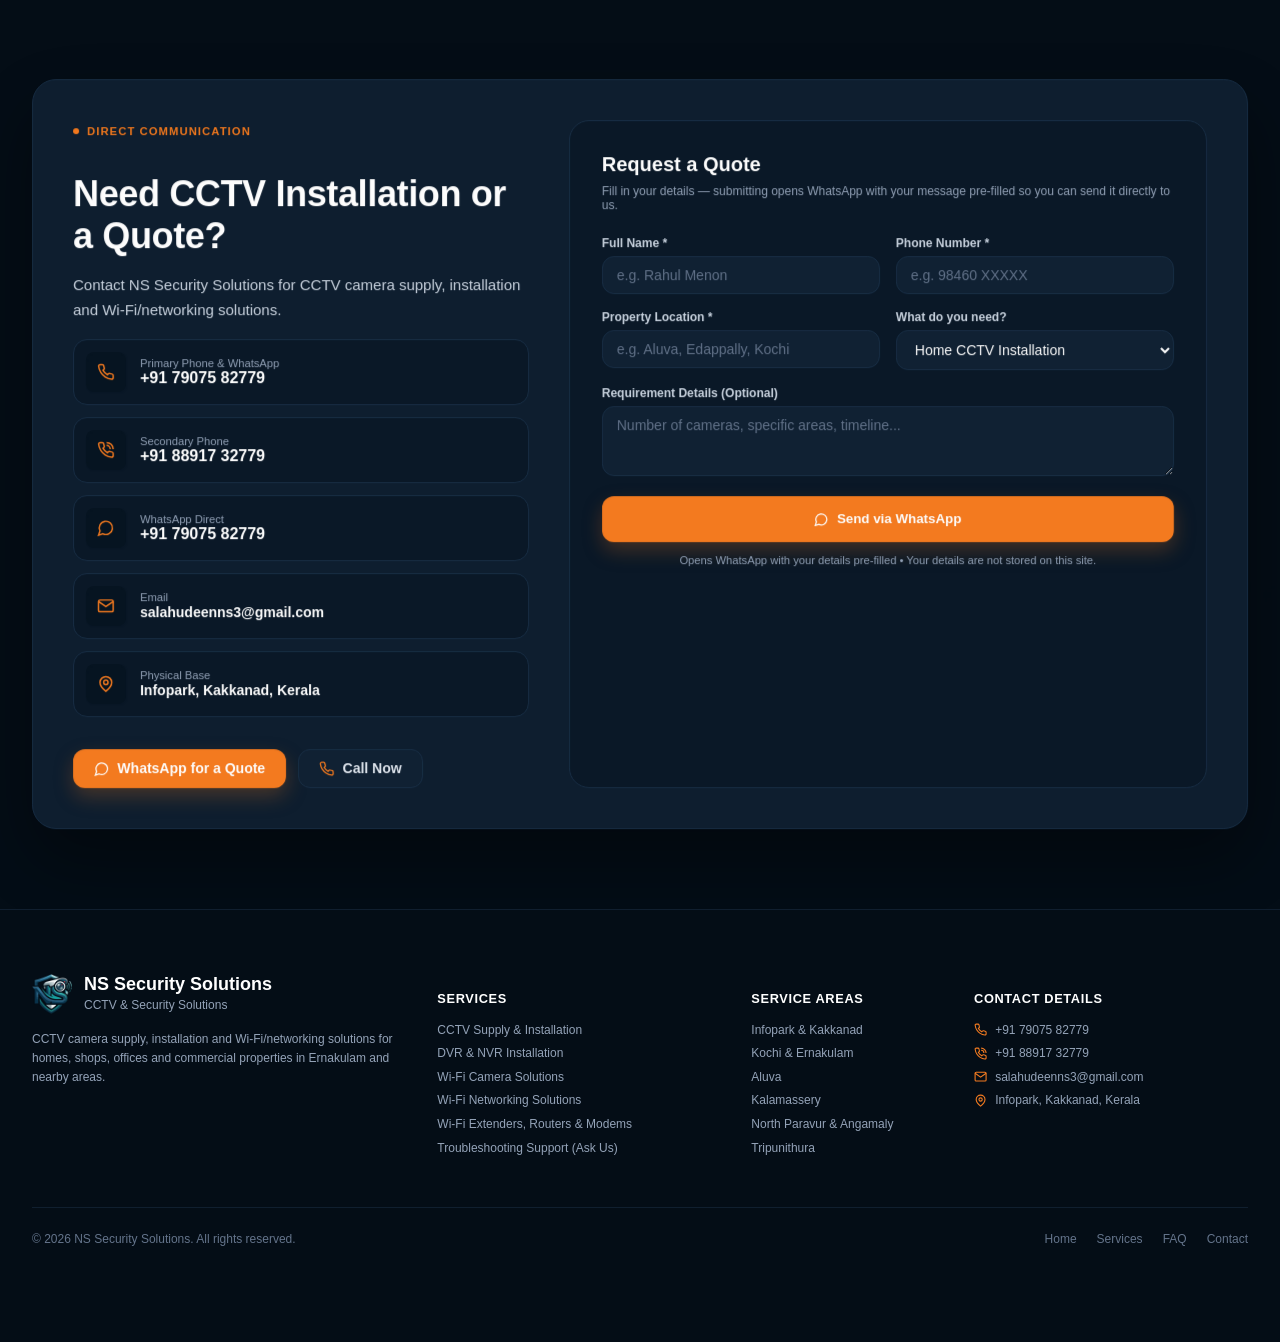
==== commit 2644fcf1: "feat: replace placeholder icon with real logo; fix header truncation; update base location - Add rea" ====
--- a/index.html
+++ b/index.html
@@ -6,7 +6,10 @@
 <title>CCTV Installation &amp; Security Solutions in Ernakulam | NS Security Solutions</title>
 <meta name="description" content="NS Security Solutions provides CCTV camera supply, installation and security solutions in Ernakulam, Kochi, Aluva, North Paravur, Kalamassery, Angamaly and nearby areas.">
 <link rel="canonical" href="https://www.nssecuritysolutions.example/">
-<link rel="icon" type="image/svg+xml" href="images/favicon.svg">
+<link rel="icon" type="image/png" sizes="48x48" href="images/favicon-48.png">
+<link rel="icon" type="image/png" sizes="32x32" href="images/favicon-32.png">
+<link rel="icon" type="image/png" sizes="16x16" href="images/favicon-16.png">
+<link rel="apple-touch-icon" sizes="180x180" href="images/apple-touch-icon.png">
 
 <!-- Open Graph -->
 <meta property="og:type" content="website">
@@ -36,7 +39,7 @@
   "email": "salahudeenns3@gmail.com",
   "address": {
     "@type": "PostalAddress",
-    "streetAddress": "Pallikkara, Kunnathunad",
+    "streetAddress": "Infopark, Kakkanad",
     "addressRegion": "Kerala",
     "addressCountry": "IN"
   },
@@ -57,7 +60,7 @@
     <div style="display:flex;align-items:center;gap:1rem;color:#94a3b8;">
       <span class="hide-mobile" style="display:inline-flex;align-items:center;gap:.25rem;">
         <svg class="icon" style="color:var(--brand-orange);"><use href="#i-map-pin"/></svg>
-        Base: Pallikkara, Kunnathunad, Kerala
+        Base: Infopark, Kakkanad, Kerala
       </span>
       <span style="display:inline-flex;align-items:center;gap:.25rem;color:#cbd5e1;">
         <svg class="icon" style="color:var(--brand-orange);"><use href="#i-clock"/></svg>
@@ -70,7 +73,7 @@
 <header class="site-header" id="site-header">
   <div class="container">
     <a class="brand" href="#home">
-      <span class="brand-mark"><svg class="icon" style="width:1.4rem;height:1.4rem;"><use href="#i-video"/></svg></span>
+      <span class="brand-mark"><img src="images/logo.png" alt="NS Security Solutions logo" width="44" height="44"></span>
       <span class="brand-text">
         <span class="brand-name">NS Security Solutions</span><br>
         <span class="brand-tag">CCTV &amp; Security Solutions</span>
@@ -89,8 +92,8 @@
       <a class="btn btn-ghost btn-sm call-chip" href="tel:+917907582779" aria-label="Call NS Security Solutions">
         <svg class="icon" style="color:var(--brand-orange);"><use href="#i-phone"/></svg>+91 79075 82779
       </a>
-      <a class="btn btn-primary btn-sm" href="https://wa.me/917907582779" target="_blank" rel="noopener noreferrer" aria-label="WhatsApp NS Security Solutions for a quote">
-        <svg class="icon"><use href="#i-message-circle"/></svg><span class="hide-mobile">WhatsApp for a Quote</span><span class="show-mobile">Quote</span>
+      <a class="btn btn-primary btn-sm header-quote-btn" href="https://wa.me/917907582779" target="_blank" rel="noopener noreferrer" aria-label="WhatsApp NS Security Solutions for a quote">
+        <svg class="icon"><use href="#i-message-circle"/></svg><span class="quote-text-short">Quote</span><span class="quote-text-full">WhatsApp for a Quote</span>
       </a>
       <button class="mobile-menu-btn" id="mobile-menu-open" type="button" aria-label="Open menu" aria-expanded="false" aria-controls="mobile-drawer">
         <svg class="icon" style="width:1.5rem;height:1.5rem;"><use href="#i-menu"/></svg>
@@ -187,7 +190,7 @@
       <div class="trust-item"><span class="trust-icon"><svg class="icon"><use href="#i-wrench"/></svg></span><div><strong style="display:block;color:#fff;font-size:.875rem;">Professional Installation</strong><span style="font-size:.75rem;color:#94a3b8;">Neat cabling &amp; casing</span></div></div>
       <div class="trust-item"><span class="trust-icon"><svg class="icon"><use href="#i-store"/></svg></span><div><strong style="display:block;color:#fff;font-size:.875rem;">Residential &amp; Commercial</strong><span style="font-size:.75rem;color:#94a3b8;">Tailored coverage for properties</span></div></div>
       <div class="trust-item"><span class="trust-icon"><svg class="icon"><use href="#i-smartphone"/></svg></span><div><strong style="display:block;color:#fff;font-size:.875rem;">Mobile App Viewing Setup</strong><span style="font-size:.75rem;color:#94a3b8;">Setup support for compatible systems</span></div></div>
-      <div class="trust-item"><span class="trust-icon"><svg class="icon"><use href="#i-map-pin"/></svg></span><div><strong style="display:block;color:#fff;font-size:.875rem;">Direct Local Support</strong><span style="font-size:.75rem;color:#94a3b8;">Pallikkara, Kunnathunad &amp; Ernakulam</span></div></div>
+      <div class="trust-item"><span class="trust-icon"><svg class="icon"><use href="#i-map-pin"/></svg></span><div><strong style="display:block;color:#fff;font-size:.875rem;">Direct Local Support</strong><span style="font-size:.75rem;color:#94a3b8;">Infopark, Kakkanad &amp; Ernakulam</span></div></div>
     </div>
   </div>
 </section>
@@ -308,7 +311,7 @@
     </div>
     <div class="brands-footnote">
       <div style="display:flex;flex-wrap:wrap;gap:.5rem;align-items:center;color:#cbd5e1;"><strong style="color:#fff;">Supported Systems:</strong><span class="tag-chip">Dome Cameras</span><span class="tag-chip">Bullet Cameras</span><span class="tag-chip">Wi-Fi Cameras</span><span class="tag-chip">DVR / NVR Systems</span></div>
-      <span>Primary Base: Pallikkara, Kunnathunad, Kerala</span>
+      <span>Primary Base: Infopark, Kakkanad, Kerala</span>
     </div>
   </div>
 </section>
@@ -322,14 +325,14 @@
         <p style="color:var(--slate-body);line-height:1.7;">Communicate directly with the technician who inspects, installs and supports your CCTV setup.</p>
         <div class="why-us-callout" style="margin-top:1rem;">
           <svg class="icon" style="color:var(--brand-orange);width:1.5rem;height:1.5rem;flex-shrink:0;"><use href="#i-shield-check"/></svg>
-          <div><strong style="display:block;color:#0f172a;font-size:.875rem;">Direct Accountability</strong><span style="font-size:.75rem;color:#475569;">Serving residential and commercial clients across Pallikkara, Kunnathunad and Ernakulam area.</span></div>
+          <div><strong style="display:block;color:#0f172a;font-size:.875rem;">Direct Accountability</strong><span style="font-size:.75rem;color:#475569;">Serving residential and commercial clients across Infopark, Kakkanad and Ernakulam area.</span></div>
         </div>
       </div>
       <div class="benefit-grid">
         <div class="benefit-card"><svg class="icon" style="color:var(--brand-orange);width:1.375rem;height:1.375rem;"><use href="#i-video"/></svg><h3>Professional Installation</h3><p>Careful camera placement and system setup.</p></div>
         <div class="benefit-card"><svg class="icon" style="color:var(--brand-orange);width:1.375rem;height:1.375rem;"><use href="#i-shield-check"/></svg><h3>Supply, Install &amp; Support</h3><p>Supply, installation and setup from one local provider, with troubleshooting support available on request.</p></div>
         <div class="benefit-card"><svg class="icon" style="color:var(--brand-orange);width:1.375rem;height:1.375rem;"><use href="#i-smartphone"/></svg><h3>Mobile App Setup</h3><p>Configure compatible CCTV systems for mobile viewing where supported.</p></div>
-        <div class="benefit-card"><svg class="icon" style="color:var(--brand-orange);width:1.375rem;height:1.375rem;"><use href="#i-map-pin"/></svg><h3>Local Support</h3><p>Serving customers in Pallikkara, Kunnathunad and nearby areas.</p></div>
+        <div class="benefit-card"><svg class="icon" style="color:var(--brand-orange);width:1.375rem;height:1.375rem;"><use href="#i-map-pin"/></svg><h3>Local Support</h3><p>Serving customers in Infopark, Kakkanad and nearby areas.</p></div>
       </div>
     </div>
   </div>
@@ -357,10 +360,10 @@
     <div class="section-header-center">
       <div class="section-eyebrow"><span class="dot"></span>Local Service</div>
       <h2 class="section-title dark">CCTV Services Across Ernakulam</h2>
-      <p style="font-size:.875rem;color:#94a3b8;margin-top:.25rem;">NS Security Solutions provides CCTV camera supply, installation and service for residential and commercial customers in Ernakulam and nearby areas. Primary base: Pallikkara, Kunnathunad, Kerala.</p>
+      <p style="font-size:.875rem;color:#94a3b8;margin-top:.25rem;">NS Security Solutions provides CCTV camera supply, installation and service for residential and commercial customers in Ernakulam and nearby areas. Primary base: Infopark, Kakkanad, Kerala.</p>
     </div>
     <div class="areas-grid">
-      <div class="area-card primary"><svg class="icon" style="color:var(--brand-orange);"><use href="#i-map-pin"/></svg><div><strong>Pallikkara &amp; Kunnathunad</strong><span class="desc" style="color:var(--brand-orange);">Primary Service Base</span></div></div>
+      <div class="area-card primary"><svg class="icon" style="color:var(--brand-orange);"><use href="#i-map-pin"/></svg><div><strong>Infopark &amp; Kakkanad</strong><span class="desc" style="color:var(--brand-orange);">Primary Service Base</span></div></div>
       <div class="area-card"><svg class="icon" style="color:var(--brand-orange);"><use href="#i-map-pin"/></svg><div><strong>Kochi &amp; Ernakulam</strong><span class="desc">City &amp; surrounding areas</span></div></div>
       <div class="area-card"><svg class="icon" style="color:var(--brand-orange);"><use href="#i-map-pin"/></svg><div><strong>Aluva</strong><span class="desc">Aluva town &amp; environs</span></div></div>
       <div class="area-card"><svg class="icon" style="color:var(--brand-orange);"><use href="#i-map-pin"/></svg><div><strong>Kalamassery</strong><span class="desc">Kalamassery &amp; surrounding areas</span></div></div>
@@ -410,7 +413,7 @@
               <a class="contact-link" href="tel:+918891732779"><span class="contact-link-icon"><svg class="icon"><use href="#i-phone-call"/></svg></span><div><small>Secondary Phone</small><strong>+91 88917 32779</strong></div></a>
               <a class="contact-link" href="https://wa.me/917907582779" target="_blank" rel="noopener noreferrer"><span class="contact-link-icon"><svg class="icon"><use href="#i-message-circle"/></svg></span><div><small>WhatsApp Direct</small><strong>+91 79075 82779</strong></div></a>
               <a class="contact-link" href="mailto:salahudeenns3@gmail.com"><span class="contact-link-icon"><svg class="icon"><use href="#i-mail"/></svg></span><div><small>Email</small><strong style="font-size:.875rem;">salahudeenns3@gmail.com</strong></div></a>
-              <div class="contact-link" style="cursor:default;"><span class="contact-link-icon"><svg class="icon"><use href="#i-map-pin"/></svg></span><div><small>Physical Base</small><strong style="font-size:.875rem;">Pallikkara, Kunnathunad, Kerala</strong></div></div>
+              <div class="contact-link" style="cursor:default;"><span class="contact-link-icon"><svg class="icon"><use href="#i-map-pin"/></svg></span><div><small>Physical Base</small><strong style="font-size:.875rem;">Infopark, Kakkanad, Kerala</strong></div></div>
             </div>
           </div>
           <div style="display:flex;flex-wrap:wrap;gap:.75rem;">
@@ -476,7 +479,7 @@
     <div class="footer-grid">
       <div class="footer-col">
         <div style="display:flex;align-items:center;gap:.75rem;margin-bottom:1rem;">
-          <span class="brand-mark" style="width:2.5rem;height:2.5rem;"><svg class="icon"><use href="#i-video"/></svg></span>
+          <span class="brand-mark" style="width:2.5rem;height:2.5rem;"><img src="images/logo.png" alt="NS Security Solutions logo" width="40" height="40"></span>
           <div><strong style="display:block;color:#fff;font-size:1.125rem;">NS Security Solutions</strong><span style="font-size:.75rem;color:#94a3b8;">CCTV &amp; Security Solutions</span></div>
         </div>
         <p style="font-size:.75rem;line-height:1.6;">CCTV camera supply, installation and Wi-Fi/networking solutions for homes, shops, offices and commercial properties in Ernakulam and nearby areas.</p>
@@ -490,7 +493,7 @@
         <a href="#services">Troubleshooting Support (Ask Us)</a>
       </div>
       <div class="footer-col"><h4>Service Areas</h4>
-        <a href="#areas">Pallikkara &amp; Kunnathunad</a>
+        <a href="#areas">Infopark &amp; Kakkanad</a>
         <a href="#areas">Kochi &amp; Ernakulam</a>
         <a href="#areas">Aluva</a>
         <a href="#areas">Kalamassery</a>
@@ -501,7 +504,7 @@
         <a href="tel:+917907582779"><svg class="icon" style="color:var(--brand-orange);"><use href="#i-phone"/></svg>+91 79075 82779</a>
         <a href="tel:+918891732779"><svg class="icon" style="color:var(--brand-orange);"><use href="#i-phone-call"/></svg>+91 88917 32779</a>
         <a href="mailto:salahudeenns3@gmail.com"><svg class="icon" style="color:var(--brand-orange);"><use href="#i-mail"/></svg>salahudeenns3@gmail.com</a>
-        <span class="footer-line"><svg class="icon" style="color:var(--brand-orange);"><use href="#i-map-pin"/></svg>Pallikkara, Kunnathunad, Kerala</span>
+        <span class="footer-line"><svg class="icon" style="color:var(--brand-orange);"><use href="#i-map-pin"/></svg>Infopark, Kakkanad, Kerala</span>
       </div>
     </div>
     <div class="footer-bottom">
--- a/css/style.css
+++ b/css/style.css
@@ -63,20 +63,20 @@
 .brand-name, .brand-tag { display: block; white-space: nowrap; overflow: hidden; text-overflow: ellipsis; }
 .header-ctas { flex-shrink: 0; }
 .brand-mark {
-  width: 2.75rem; height: 2.75rem; border-radius: .875rem;
-  background: linear-gradient(135deg, var(--brand-orange), var(--brand-orange-hover));
-  display: flex; align-items: center; justify-content: center; color: #fff;
-}
+  width: 2.75rem; height: 2.75rem; flex-shrink: 0;
+  display: flex; align-items: center; justify-content: center;
+}
+.brand-mark img { width: 100%; height: 100%; object-fit: contain; }
 .brand-name { font-weight: 800; font-size: 1.125rem; color: #fff; line-height: 1.2; }
 .brand-tag { font-size: .75rem; color: #94a3b8; font-weight: 500; }
-.brand-mark svg { transition: transform .5s ease; }
+.brand-mark img { transition: transform .5s ease; }
 @keyframes cam-pan { 0%, 100% { transform: rotate(0deg); } 25% { transform: rotate(-12deg); } 75% { transform: rotate(12deg); } }
-.brand:hover .brand-mark svg { animation: cam-pan .6s ease-in-out; }
-@media (prefers-reduced-motion: reduce) { .brand:hover .brand-mark svg { animation: none; } }
+.brand:hover .brand-mark img { animation: cam-pan .6s ease-in-out; }
+@media (prefers-reduced-motion: reduce) { .brand:hover .brand-mark img { animation: none; } }
 
 .nav-links { display: none; gap: 1.75rem; font-size: .875rem; font-weight: 600; color: #cbd5e1; }
 .nav-links a:hover, .nav-links a.active { color: var(--brand-orange); }
-@media (min-width: 1024px) { .nav-links { display: flex; } }
+@media (min-width: 1120px) { .nav-links { display: flex; } }
 
 .header-ctas { display: flex; align-items: center; gap: .75rem; }
 .btn { display: inline-flex; align-items: center; justify-content: center; gap: .5rem; font-weight: 700; border-radius: .75rem; border: 1px solid transparent; cursor: pointer; transition: transform .15s ease, background-color .2s ease, box-shadow .2s ease; text-align: center; }
@@ -90,11 +90,22 @@
 .btn-lg { padding: .9rem 1.5rem; font-size: 1rem; }
 
 .call-chip { display: none; }
-@media (min-width: 640px) { .call-chip { display: inline-flex; } }
+@media (min-width: 660px) { .call-chip { display: inline-flex; } }
+
+.header-quote-btn { display: none; }
+@media (min-width: 660px) { .header-quote-btn { display: inline-flex; } }
+.quote-text-full { display: none; }
+@media (min-width: 1200px) { .quote-text-short { display: none; } .quote-text-full { display: inline; } }
+
+@media (max-width: 359px) {
+  .site-header .container { padding: 0 .75rem; }
+  .brand { gap: .5rem; }
+  .brand-mark { width: 2.25rem; height: 2.25rem; }
+}
 
 .mobile-menu-btn { display: inline-flex; background: none; border: 0; color: #cbd5e1; padding: .5rem; border-radius: .5rem; }
 .mobile-menu-btn:hover { background: var(--navy-card); color: #fff; }
-@media (min-width: 1024px) { .mobile-menu-btn { display: none; } }
+@media (min-width: 1120px) { .mobile-menu-btn { display: none; } }
 
 .mobile-drawer {
   position: fixed; inset: 0; z-index: 60; background: rgba(0,0,0,.7); backdrop-filter: blur(4px);
@@ -110,7 +121,7 @@
 .mobile-drawer nav { display: flex; flex-direction: column; gap: .25rem; font-weight: 600; font-size: 1rem; }
 .mobile-drawer nav a { padding: .625rem .75rem; border-radius: .625rem; color: #e2e8f0; }
 .mobile-drawer nav a:hover, .mobile-drawer nav a.active { background: var(--navy-card); color: var(--brand-orange); }
-@media (min-width: 1024px) { .mobile-drawer { display: none; } }
+@media (min-width: 1120px) { .mobile-drawer { display: none; } }
 
 /* --- Hero / trust strip --- */
 section { position: relative; }
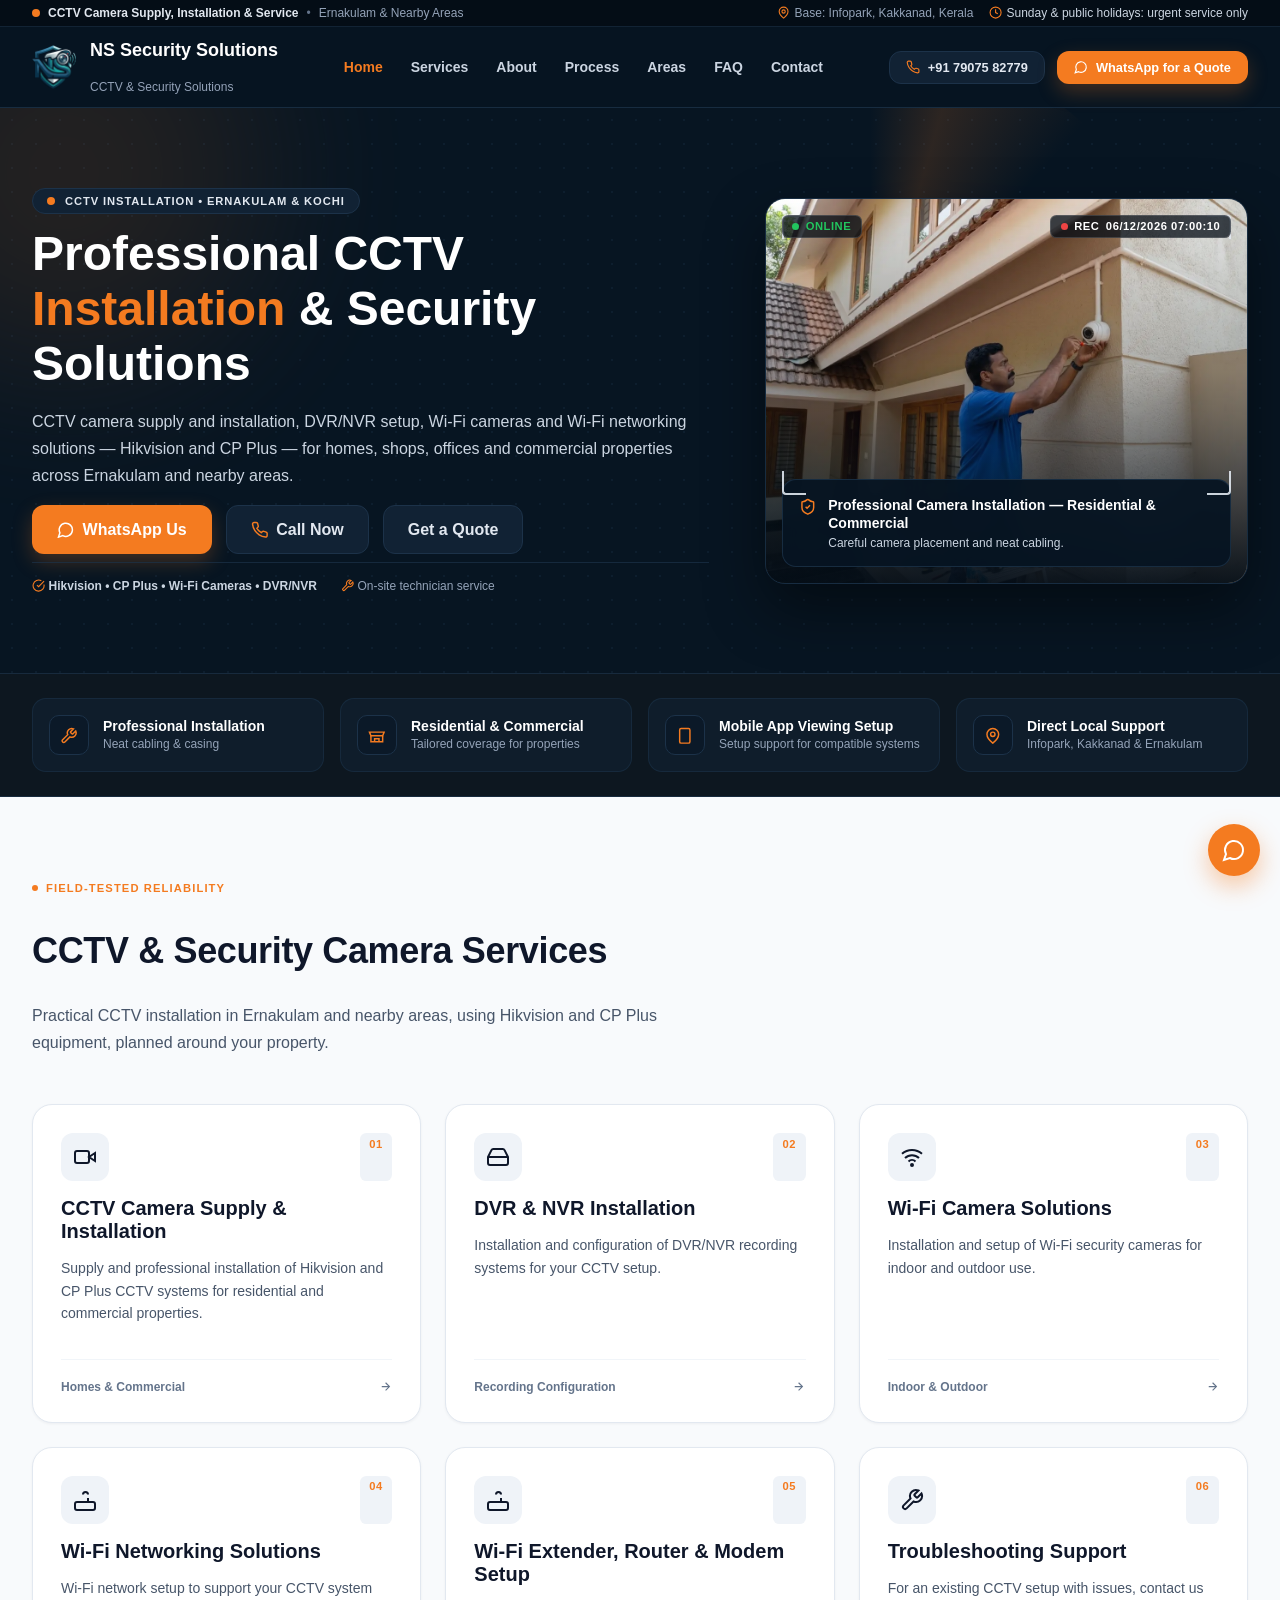
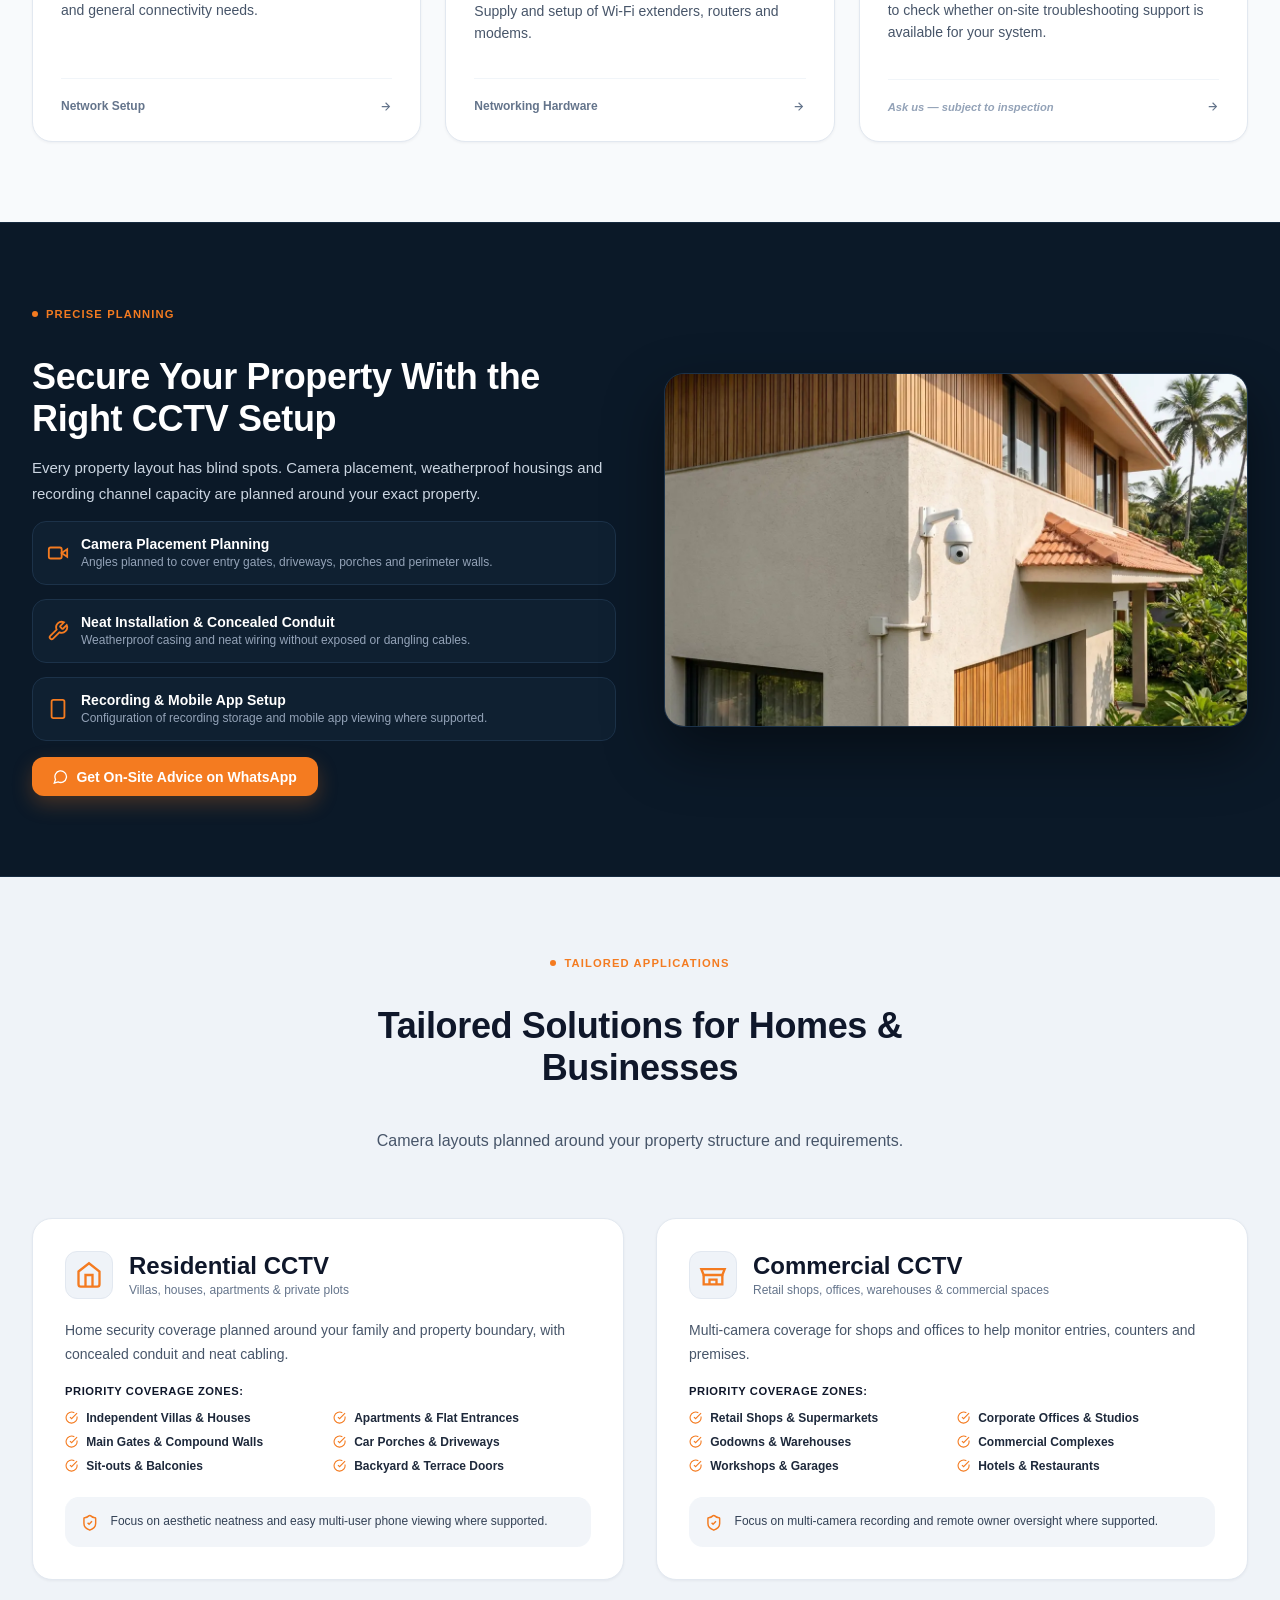
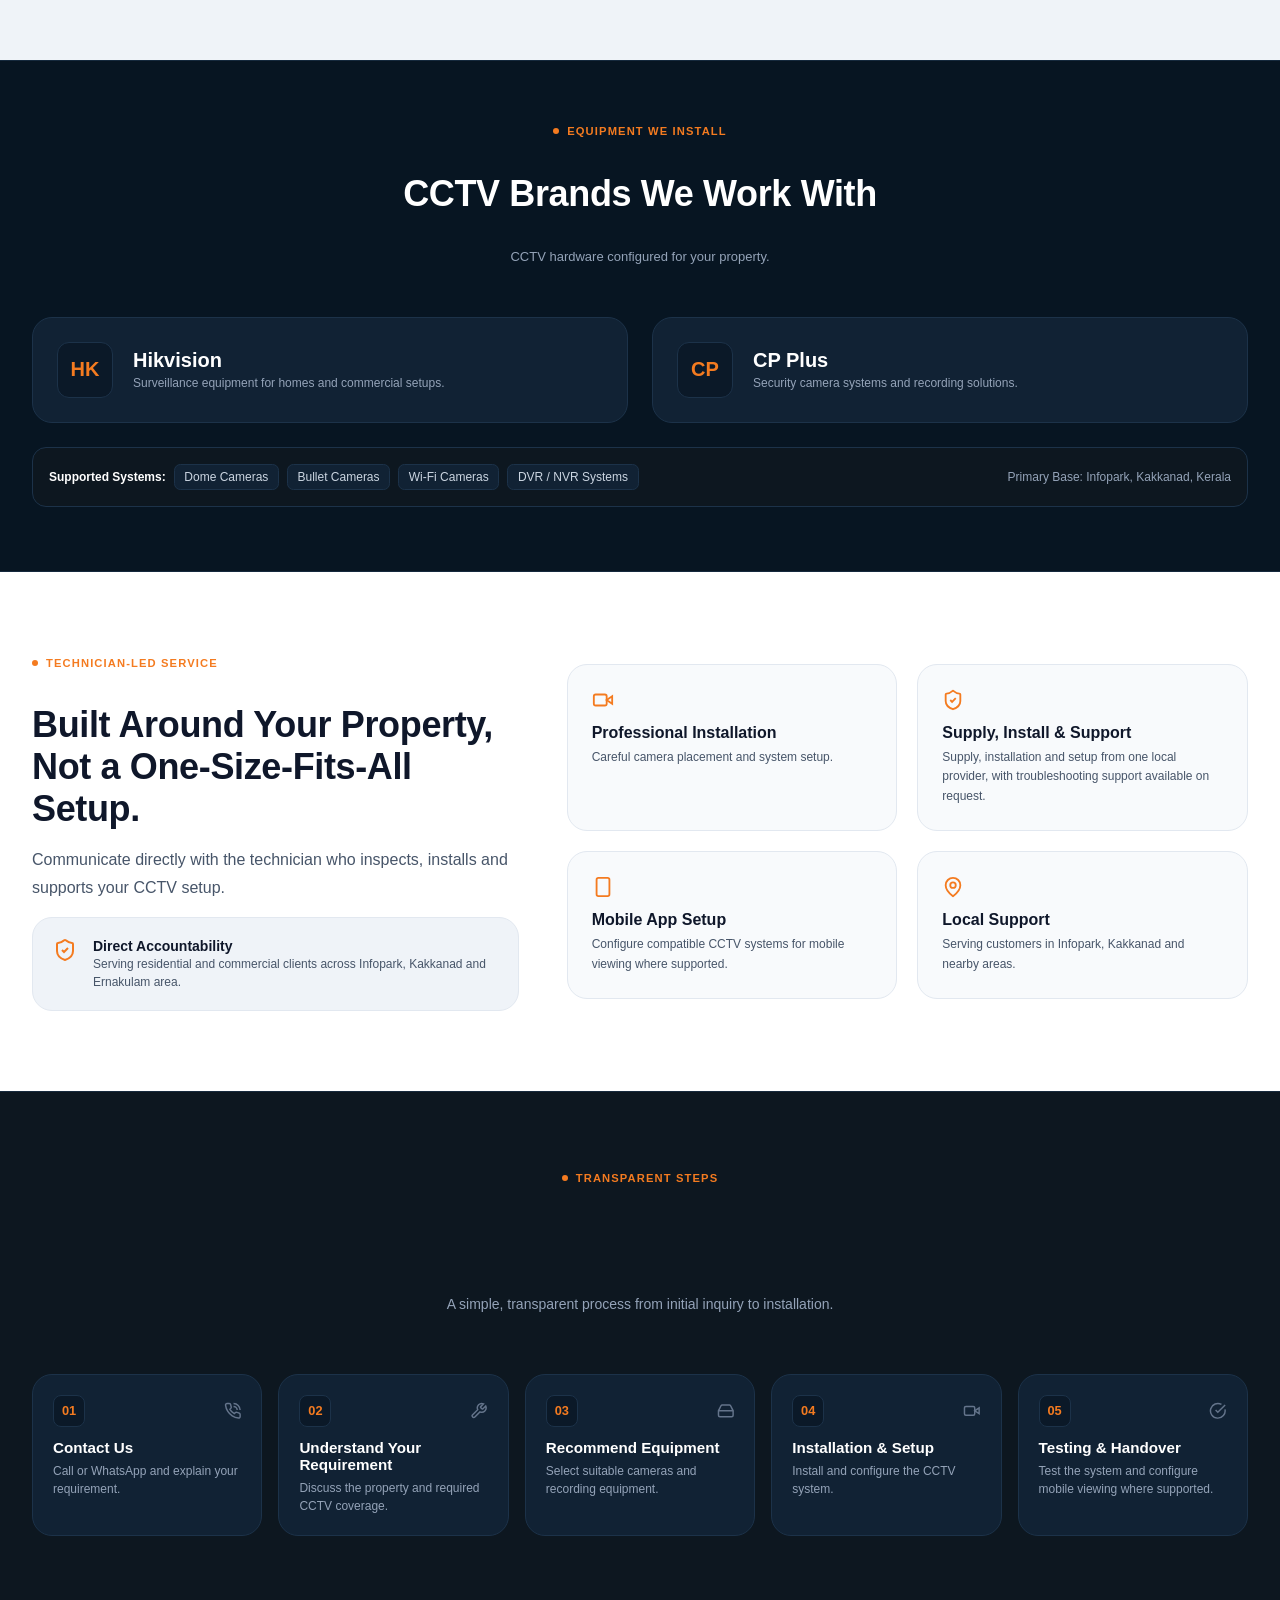
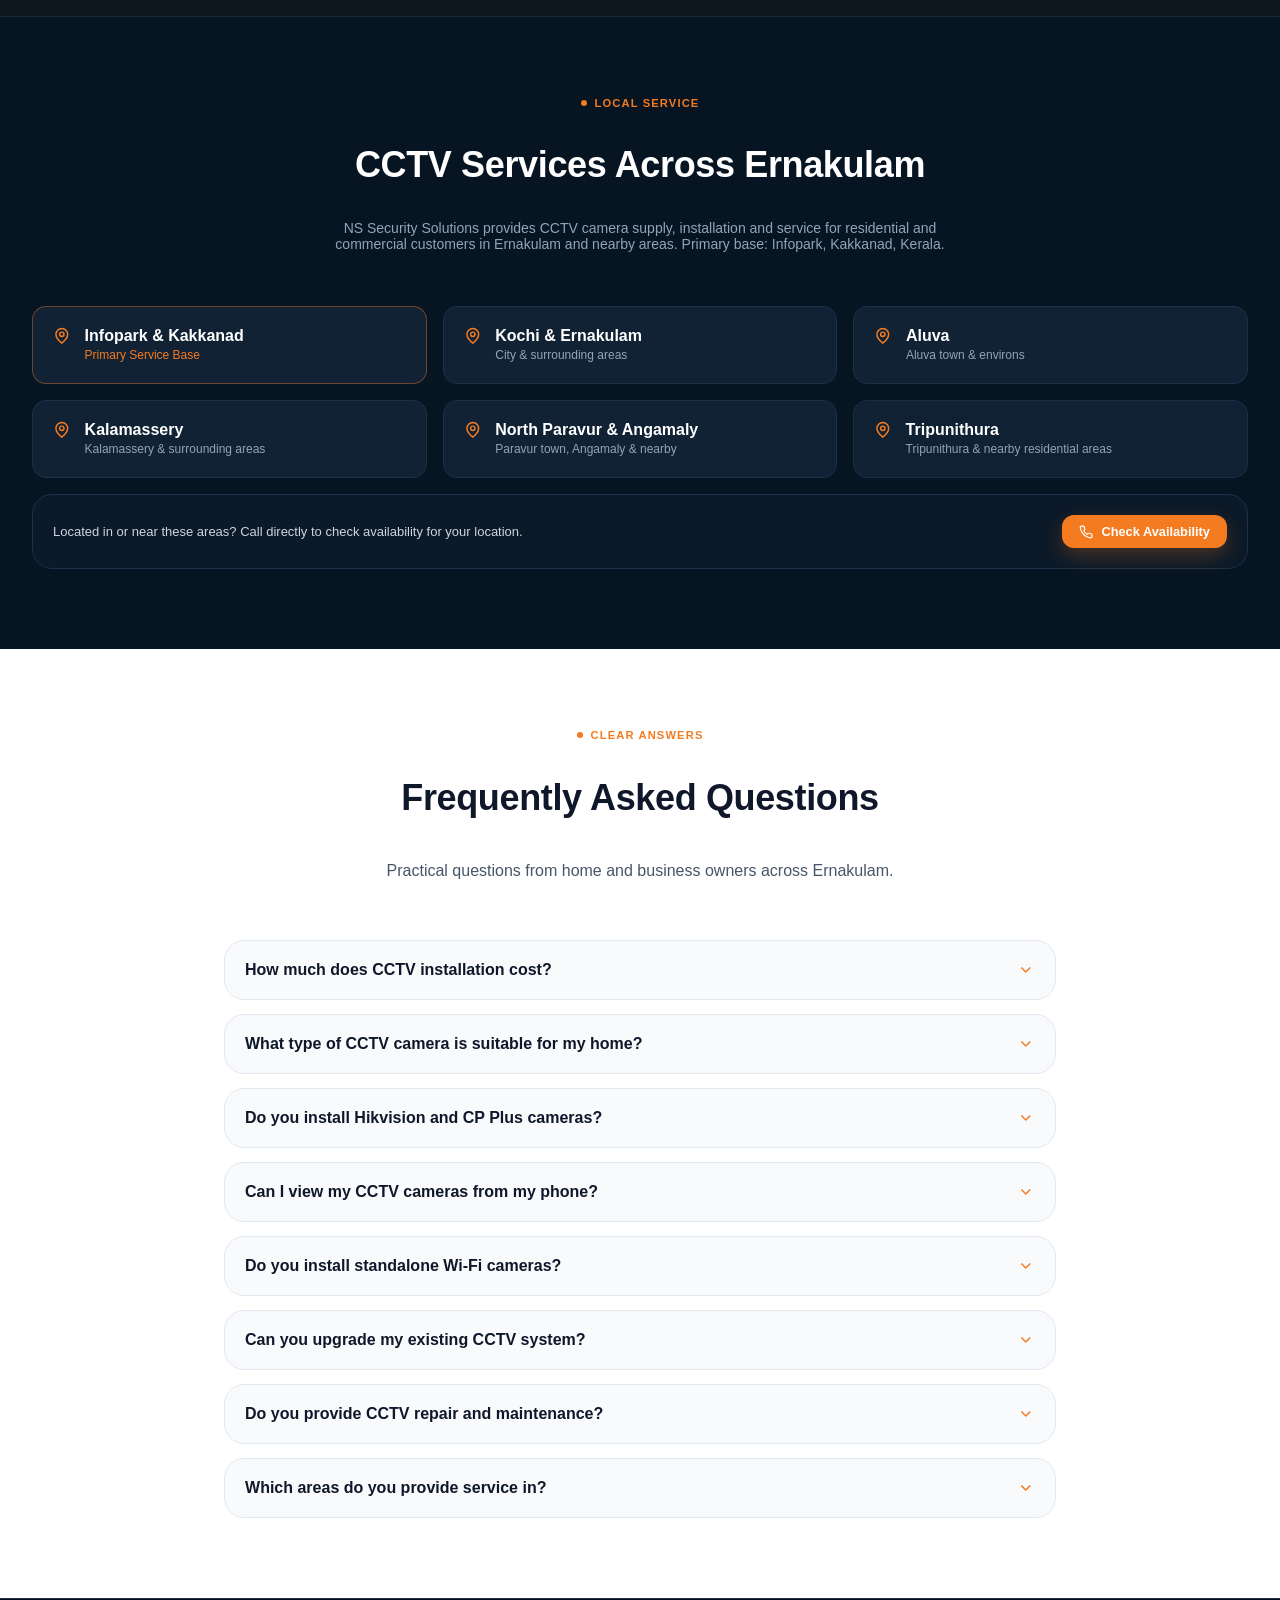
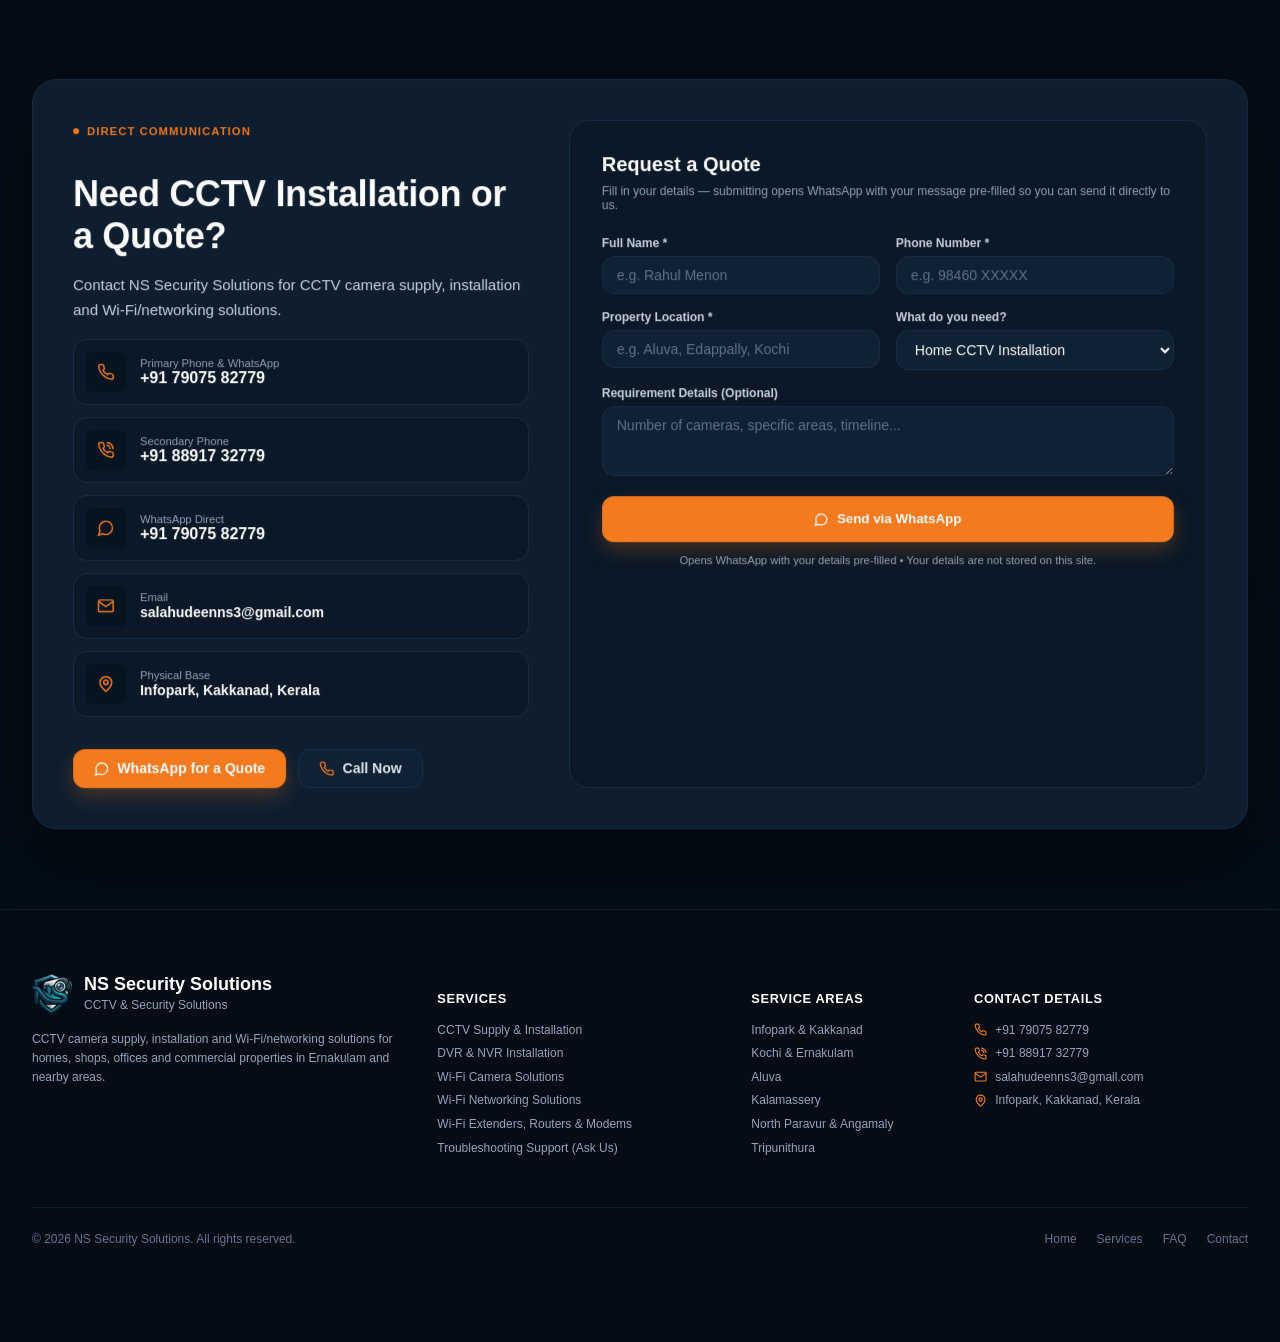
==== commit e8cf2c6b: "feat: wire real domain into SEO metadata, add 6 location landing pages - Replace placeholder domain " ====
--- a/index.html
+++ b/index.html
@@ -3,9 +3,9 @@
 <head>
 <meta charset="utf-8">
 <meta name="viewport" content="width=device-width, initial-scale=1.0">
-<title>CCTV Installation &amp; Security Solutions in Ernakulam | NS Security Solutions</title>
-<meta name="description" content="NS Security Solutions provides CCTV camera supply, installation and security solutions in Ernakulam, Kochi, Aluva, North Paravur, Kalamassery, Angamaly and nearby areas.">
-<link rel="canonical" href="https://www.nssecuritysolutions.example/">
+<title>CCTV Installation in Kakkanad &amp; Ernakulam | NS Security Solutions</title>
+<meta name="description" content="NS Security Solutions provides CCTV camera supply, installation, DVR/NVR and Wi-Fi networking in Kakkanad, Infopark, Ernakulam, Kochi and nearby areas.">
+<link rel="canonical" href="https://nssecurity.in/">
 <link rel="icon" type="image/png" sizes="48x48" href="images/favicon-48.png">
 <link rel="icon" type="image/png" sizes="32x32" href="images/favicon-32.png">
 <link rel="icon" type="image/png" sizes="16x16" href="images/favicon-16.png">
@@ -14,16 +14,16 @@
 <!-- Open Graph -->
 <meta property="og:type" content="website">
 <meta property="og:site_name" content="NS Security Solutions">
-<meta property="og:title" content="CCTV Installation &amp; Security Solutions in Ernakulam | NS Security Solutions">
-<meta property="og:description" content="CCTV camera supply, installation and security solutions in Ernakulam, Kochi, Aluva, North Paravur, Kalamassery, Angamaly and nearby areas.">
-<meta property="og:url" content="https://www.nssecuritysolutions.example/">
-<meta property="og:image" content="https://www.nssecuritysolutions.example/images/hero.webp">
+<meta property="og:title" content="CCTV Installation in Kakkanad &amp; Ernakulam | NS Security Solutions">
+<meta property="og:description" content="CCTV camera supply, installation, DVR/NVR and Wi-Fi networking solutions in Kakkanad, Infopark, Ernakulam, Kochi and nearby areas.">
+<meta property="og:url" content="https://nssecurity.in/">
+<meta property="og:image" content="https://nssecurity.in/images/hero.webp">
 
 <!-- Twitter -->
 <meta name="twitter:card" content="summary_large_image">
-<meta name="twitter:title" content="CCTV Installation &amp; Security Solutions in Ernakulam | NS Security Solutions">
-<meta name="twitter:description" content="CCTV camera supply, installation and security solutions in Ernakulam, Kochi, Aluva, North Paravur, Kalamassery, Angamaly and nearby areas.">
-<meta name="twitter:image" content="https://www.nssecuritysolutions.example/images/hero.webp">
+<meta name="twitter:title" content="CCTV Installation in Kakkanad &amp; Ernakulam | NS Security Solutions">
+<meta name="twitter:description" content="CCTV camera supply, installation, DVR/NVR and Wi-Fi networking solutions in Kakkanad, Infopark, Ernakulam, Kochi and nearby areas.">
+<meta name="twitter:image" content="https://nssecurity.in/images/hero.webp">
 
 <link rel="preconnect" href="https://fonts.googleapis.com">
 <link rel="preconnect" href="https://fonts.gstatic.com" crossorigin>
@@ -43,8 +43,8 @@
     "addressRegion": "Kerala",
     "addressCountry": "IN"
   },
-  "areaServed": ["Kochi", "Ernakulam", "Aluva", "North Paravur", "Kalamassery", "Angamaly", "Tripunithura"],
-  "url": "https://www.nssecuritysolutions.example/"
+  "areaServed": ["Kakkanad", "Infopark", "Kochi", "Ernakulam", "Aluva", "North Paravur", "Kalamassery", "Angamaly", "Tripunithura"],
+  "url": "https://nssecurity.in/"
 }
 </script>
 </head>
@@ -363,12 +363,12 @@
       <p style="font-size:.875rem;color:#94a3b8;margin-top:.25rem;">NS Security Solutions provides CCTV camera supply, installation and service for residential and commercial customers in Ernakulam and nearby areas. Primary base: Infopark, Kakkanad, Kerala.</p>
     </div>
     <div class="areas-grid">
-      <div class="area-card primary"><svg class="icon" style="color:var(--brand-orange);"><use href="#i-map-pin"/></svg><div><strong>Infopark &amp; Kakkanad</strong><span class="desc" style="color:var(--brand-orange);">Primary Service Base</span></div></div>
-      <div class="area-card"><svg class="icon" style="color:var(--brand-orange);"><use href="#i-map-pin"/></svg><div><strong>Kochi &amp; Ernakulam</strong><span class="desc">City &amp; surrounding areas</span></div></div>
-      <div class="area-card"><svg class="icon" style="color:var(--brand-orange);"><use href="#i-map-pin"/></svg><div><strong>Aluva</strong><span class="desc">Aluva town &amp; environs</span></div></div>
-      <div class="area-card"><svg class="icon" style="color:var(--brand-orange);"><use href="#i-map-pin"/></svg><div><strong>Kalamassery</strong><span class="desc">Kalamassery &amp; surrounding areas</span></div></div>
-      <div class="area-card"><svg class="icon" style="color:var(--brand-orange);"><use href="#i-map-pin"/></svg><div><strong>North Paravur &amp; Angamaly</strong><span class="desc">Paravur town, Angamaly &amp; nearby</span></div></div>
-      <div class="area-card"><svg class="icon" style="color:var(--brand-orange);"><use href="#i-map-pin"/></svg><div><strong>Tripunithura</strong><span class="desc">Tripunithura &amp; nearby residential areas</span></div></div>
+      <a class="area-card primary" href="cctv-installation-kakkanad-infopark.html"><svg class="icon" style="color:var(--brand-orange);"><use href="#i-map-pin"/></svg><div><strong>Infopark &amp; Kakkanad</strong><span class="desc" style="color:var(--brand-orange);">Primary Service Base</span></div></a>
+      <a class="area-card" href="cctv-installation-kochi-ernakulam.html"><svg class="icon" style="color:var(--brand-orange);"><use href="#i-map-pin"/></svg><div><strong>Kochi &amp; Ernakulam</strong><span class="desc">City &amp; surrounding areas</span></div></a>
+      <a class="area-card" href="cctv-installation-aluva.html"><svg class="icon" style="color:var(--brand-orange);"><use href="#i-map-pin"/></svg><div><strong>Aluva</strong><span class="desc">Aluva town &amp; environs</span></div></a>
+      <a class="area-card" href="cctv-installation-kalamassery.html"><svg class="icon" style="color:var(--brand-orange);"><use href="#i-map-pin"/></svg><div><strong>Kalamassery</strong><span class="desc">Kalamassery &amp; surrounding areas</span></div></a>
+      <a class="area-card" href="cctv-installation-north-paravur-angamaly.html"><svg class="icon" style="color:var(--brand-orange);"><use href="#i-map-pin"/></svg><div><strong>North Paravur &amp; Angamaly</strong><span class="desc">Paravur town, Angamaly &amp; nearby</span></div></a>
+      <a class="area-card" href="cctv-installation-tripunithura.html"><svg class="icon" style="color:var(--brand-orange);"><use href="#i-map-pin"/></svg><div><strong>Tripunithura</strong><span class="desc">Tripunithura &amp; nearby residential areas</span></div></a>
     </div>
     <div class="areas-cta">
       <p style="font-size:.8125rem;color:#cbd5e1;margin:0;">Located in or near these areas? Call directly to check availability for your location.</p>
@@ -392,7 +392,7 @@
       <details class="faq-item"><summary><span>Do you install standalone Wi-Fi cameras?</span><svg class="icon chev"><use href="#i-chevron-down"/></svg></summary><p>Yes. For smaller homes, flats, or monitoring a specific zone, standalone Wi-Fi cameras provide a cable-minimal option.</p></details>
       <details class="faq-item"><summary><span>Can you upgrade my existing CCTV system?</span><svg class="icon chev"><use href="#i-chevron-down"/></svg></summary><p>It depends on your existing wiring and equipment. Contact us with details of your current setup and we can advise whether an upgrade or expansion is possible.</p></details>
       <details class="faq-item"><summary><span>Do you provide CCTV repair and maintenance?</span><svg class="icon chev"><use href="#i-chevron-down"/></svg></summary><p>Get in touch with details of the issue you're facing &mdash; we can advise whether on-site troubleshooting support is available for your specific system.</p></details>
-      <details class="faq-item"><summary><span>Which areas do you provide service in?</span><svg class="icon chev"><use href="#i-chevron-down"/></svg></summary><p>We primarily serve Ernakulam city, Kochi, Aluva, Kalamassery, North Paravur, Angamaly, Tripunithura and nearby areas.</p></details>
+      <details class="faq-item"><summary><span>Which areas do you provide service in?</span><svg class="icon chev"><use href="#i-chevron-down"/></svg></summary><p>We primarily serve Kakkanad, Infopark, Ernakulam city, Kochi, Aluva, Kalamassery, North Paravur, Angamaly, Tripunithura and nearby areas.</p></details>
     </div>
   </div>
 </section>
@@ -493,12 +493,12 @@
         <a href="#services">Troubleshooting Support (Ask Us)</a>
       </div>
       <div class="footer-col"><h4>Service Areas</h4>
-        <a href="#areas">Infopark &amp; Kakkanad</a>
-        <a href="#areas">Kochi &amp; Ernakulam</a>
-        <a href="#areas">Aluva</a>
-        <a href="#areas">Kalamassery</a>
-        <a href="#areas">North Paravur &amp; Angamaly</a>
-        <a href="#areas">Tripunithura</a>
+        <a href="cctv-installation-kakkanad-infopark.html">Infopark &amp; Kakkanad</a>
+        <a href="cctv-installation-kochi-ernakulam.html">Kochi &amp; Ernakulam</a>
+        <a href="cctv-installation-aluva.html">Aluva</a>
+        <a href="cctv-installation-kalamassery.html">Kalamassery</a>
+        <a href="cctv-installation-north-paravur-angamaly.html">North Paravur &amp; Angamaly</a>
+        <a href="cctv-installation-tripunithura.html">Tripunithura</a>
       </div>
       <div class="footer-col"><h4>Contact Details</h4>
         <a href="tel:+917907582779"><svg class="icon" style="color:var(--brand-orange);"><use href="#i-phone"/></svg>+91 79075 82779</a>
